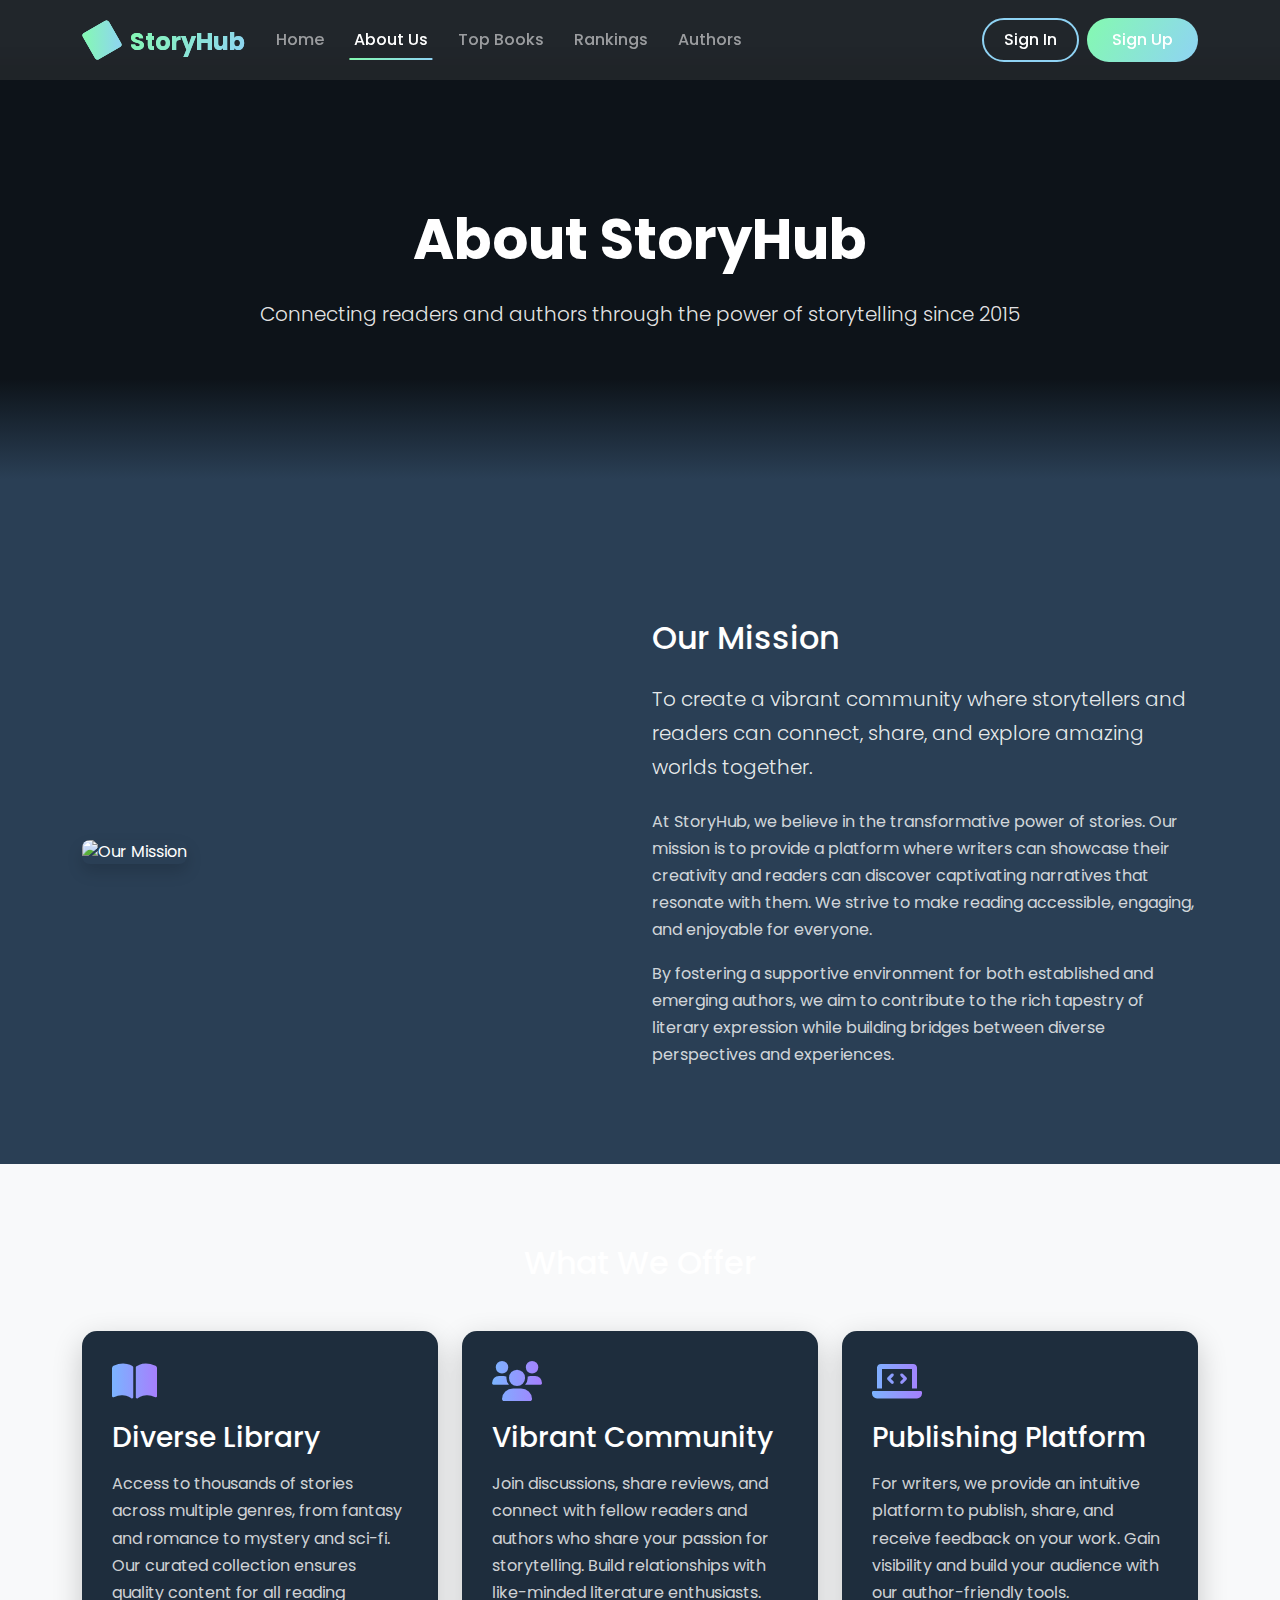
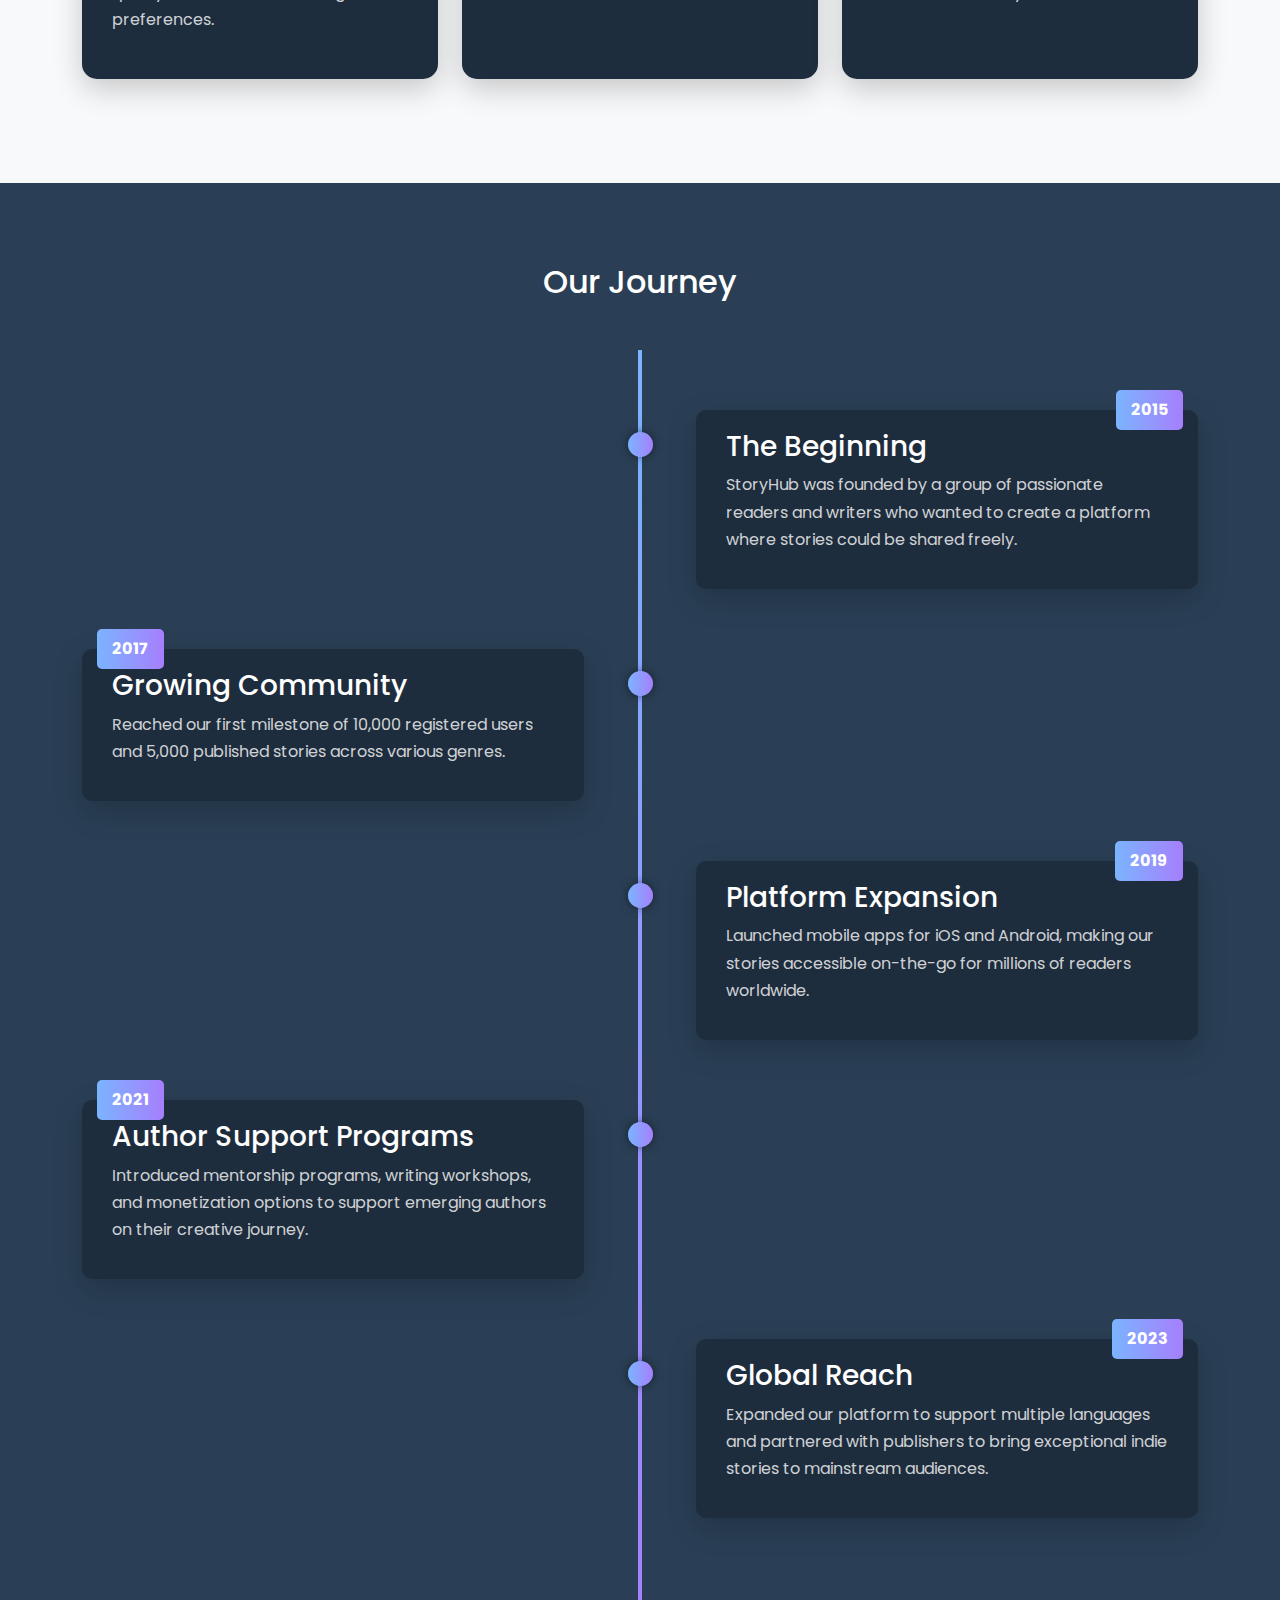
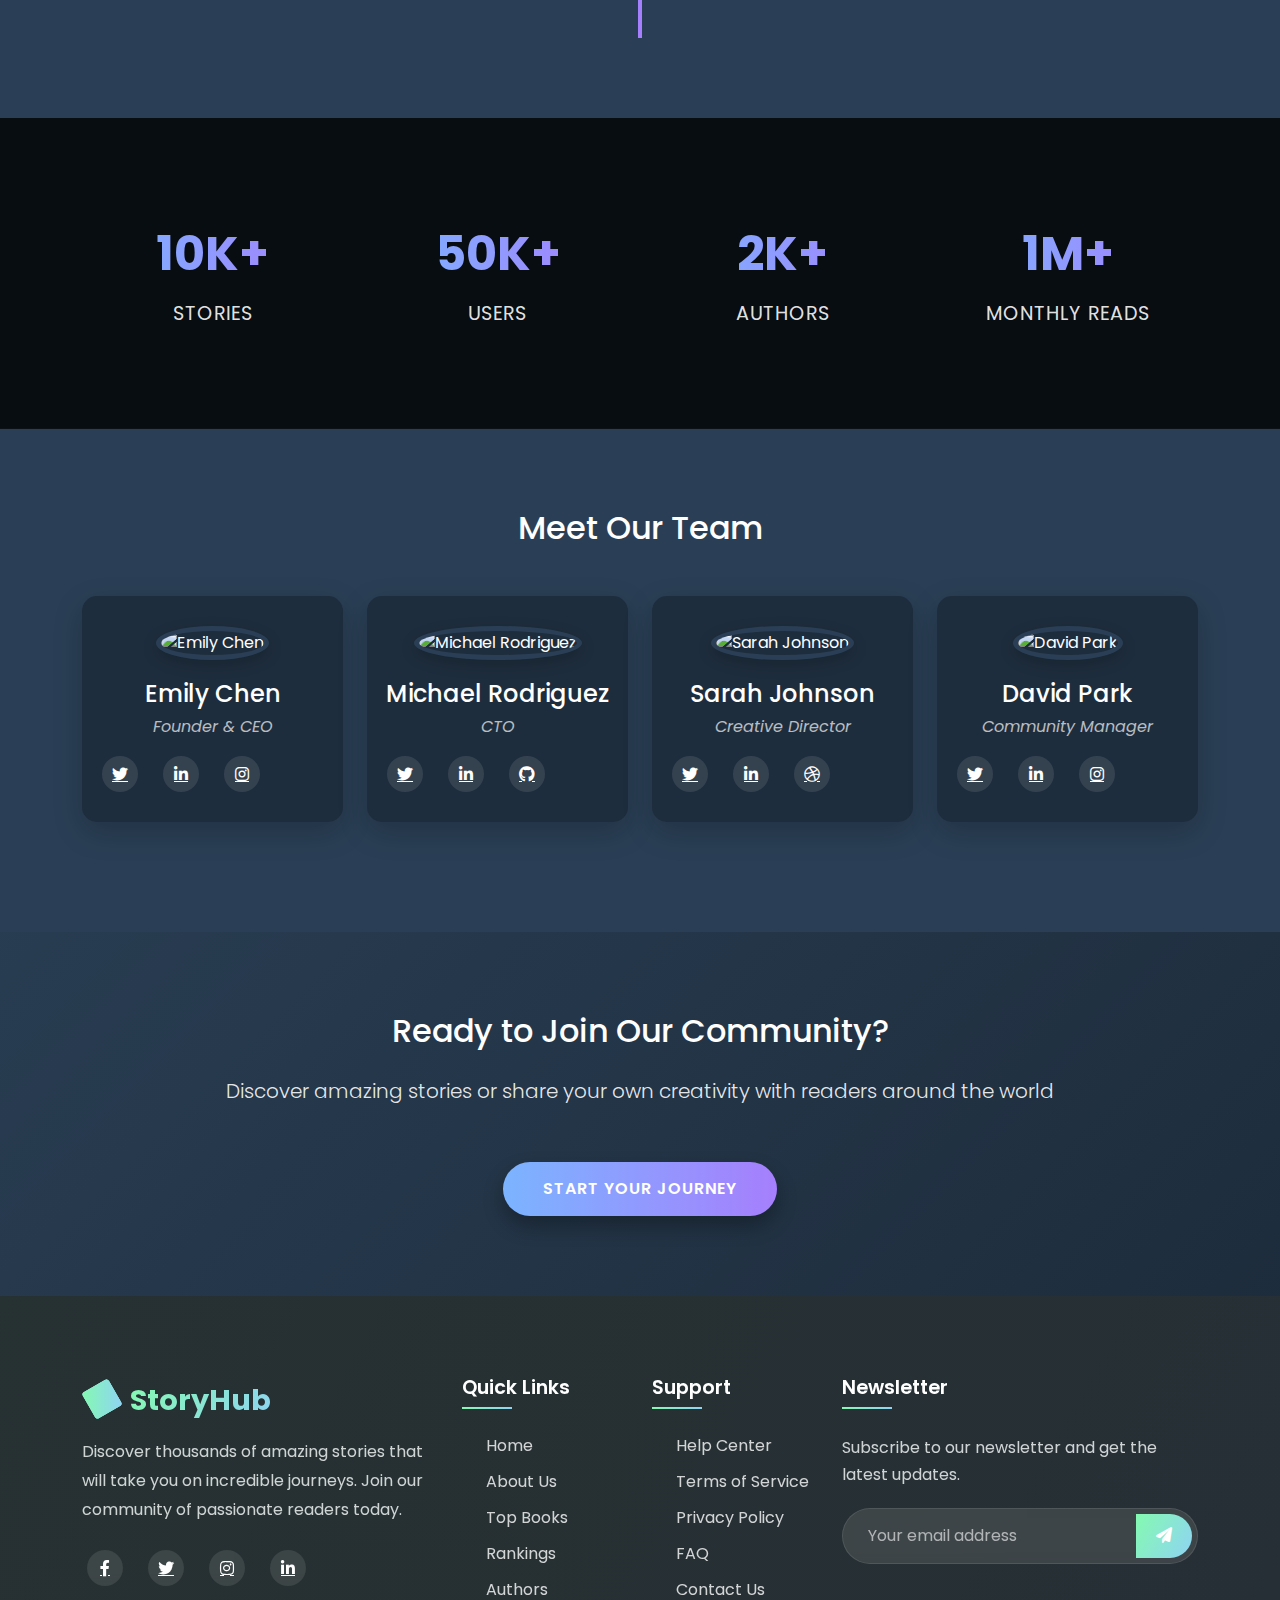
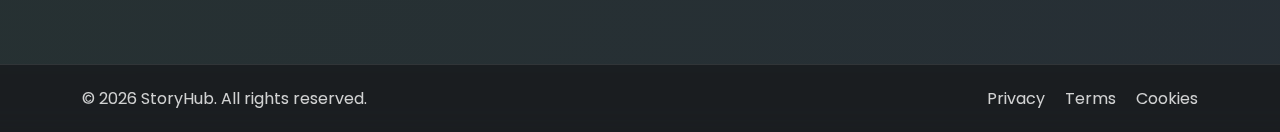
==== about.html @ 01198719 "pages" ====
<!DOCTYPE html>
<html lang="en">
	<head>
		<meta charset="UTF-8" />
		<meta name="viewport" content="width=device-width, initial-scale=1.0" />
		<title>About Us - StoryHub</title>
		<!-- Favicon -->
		<link rel="icon" type="image/x-icon" href="assets/icons/icon1.png" />

		<!-- Add Font Awesome -->
		<link
			rel="stylesheet"
			href="https://cdnjs.cloudflare.com/ajax/libs/font-awesome/6.0.0/css/all.min.css"
		/>

		<link
			href="https://cdn.jsdelivr.net/npm/bootstrap@5.3.0/dist/css/bootstrap.min.css"
			rel="stylesheet"
		/>
		<!-- Custom CSS -->
		<link href="assets/css/style.css" rel="stylesheet" />
		<style>
			/* About page specific styles */
			body {
				background-color: #2a3f55;
				color: white;
			}

			.about-hero {
				background: linear-gradient(rgba(0, 0, 0, 0.7), rgba(0, 0, 0, 0.7)),
					url("https://picsum.photos/seed/storyabout/1920/600");
				background-size: cover;
				background-position: center;
				color: white;
				padding: 150px 0 100px;
				margin-bottom: 60px;
				position: relative;
			}

			.about-hero::after {
				content: "";
				position: absolute;
				bottom: 0;
				left: 0;
				width: 100%;
				height: 100px;
				background: linear-gradient(to top, #2a3f55, transparent);
			}

			.about-section {
				padding: 80px 0;
				position: relative;
			}

			.about-section:nth-child(even) {
				background-color: #1e2d3d;
			}

			.section-title {
				color: white;
				position: relative;
				display: inline-block;
				margin-bottom: 30px;
			}

			.section-title::after {
				content: "";
				position: absolute;
				bottom: -10px;
				left: 0;
				width: 80px;
				height: 3px;
				background: linear-gradient(to right, #7bb4ff, #a67ffd);
				border-radius: 3px;
			}

			.text-center .section-title::after {
				left: 50%;
				transform: translateX(-50%);
			}

			.about-card {
				background: #1e2d3d;
				color: white;
				border-radius: 15px;
				padding: 30px;
				height: 100%;
				box-shadow: 0 10px 30px rgba(0, 0, 0, 0.2);
				transition: transform 0.3s ease, box-shadow 0.3s ease;
			}

			.about-card:hover {
				transform: translateY(-10px);
				box-shadow: 0 15px 40px rgba(0, 0, 0, 0.3);
			}

			.about-card i {
				font-size: 2.5rem;
				margin-bottom: 20px;
				background: linear-gradient(to right, #7bb4ff, #a67ffd);
				-webkit-background-clip: text;
				-webkit-text-fill-color: transparent;
			}

			.lead {
				color: rgba(255, 255, 255, 0.9);
			}

			p {
				color: rgba(255, 255, 255, 0.8);
				line-height: 1.7;
			}

			.team-member {
				text-align: center;
				margin-bottom: 30px;
				background: #1e2d3d;
				border-radius: 15px;
				padding: 30px 15px;
				box-shadow: 0 10px 30px rgba(0, 0, 0, 0.2);
				transition: transform 0.3s ease;
			}

			.team-member:hover {
				transform: translateY(-10px);
			}

			.team-member img {
				width: 150px;
				height: 150px;
				border-radius: 50%;
				object-fit: cover;
				border: 5px solid #2a3f55;
				margin-bottom: 20px;
				box-shadow: 0 5px 15px rgba(0, 0, 0, 0.2);
			}

			.team-member h4 {
				margin-bottom: 5px;
				color: white;
			}

			.team-member .position {
				color: rgba(255, 255, 255, 0.7);
				font-style: italic;
				margin-bottom: 15px;
			}

			.social-links a {
				display: inline-flex;
				align-items: center;
				justify-content: center;
				width: 36px;
				height: 36px;
				border-radius: 50%;
				background: rgba(255, 255, 255, 0.1);
				color: white;
				margin: 0 5px;
				transition: all 0.3s ease;
			}

			.social-links a:hover {
				background: linear-gradient(to right, #7bb4ff, #a67ffd);
				transform: translateY(-3px);
			}

			.stats-counter {
				background: linear-gradient(rgba(0, 0, 0, 0.8), rgba(0, 0, 0, 0.8)),
					url("https://picsum.photos/seed/storystats/1920/600");
				background-size: cover;
				background-position: center;
				padding: 80px 0;
				color: white;
				position: relative;
			}

			.counter-item {
				text-align: center;
				padding: 20px;
			}

			.counter-value {
				font-size: 3rem;
				font-weight: 700;
				margin-bottom: 10px;
				background: linear-gradient(to right, #7bb4ff, #a67ffd);
				-webkit-background-clip: text;
				-webkit-text-fill-color: transparent;
			}

			.counter-label {
				font-size: 1.2rem;
				text-transform: uppercase;
				letter-spacing: 1px;
				color: rgba(255, 255, 255, 0.9);
			}

			.timeline {
				position: relative;
				padding: 60px 0;
			}

			.timeline::before {
				content: "";
				position: absolute;
				width: 4px;
				background: linear-gradient(to bottom, #7bb4ff, #a67ffd);
				top: 0;
				bottom: 0;
				left: 50%;
				margin-left: -2px;
			}

			.timeline-item {
				margin-bottom: 60px;
				position: relative;
			}

			.timeline-content {
				padding: 20px 30px;
				background: #1e2d3d;
				border-radius: 10px;
				box-shadow: 0 10px 30px rgba(0, 0, 0, 0.2);
				width: 45%;
				position: relative;
				color: white;
			}

			.timeline-item:nth-child(odd) .timeline-content {
				float: right;
			}

			.timeline-item:nth-child(even) .timeline-content {
				float: left;
			}

			.timeline-date {
				display: inline-block;
				padding: 8px 15px;
				background: linear-gradient(to right, #7bb4ff, #a67ffd);
				color: white;
				border-radius: 5px;
				position: absolute;
				top: -20px;
				right: 15px;
				font-weight: bold;
			}

			.timeline-item:nth-child(even) .timeline-date {
				right: auto;
				left: 15px;
			}

			.timeline-item::after {
				content: "";
				display: table;
				clear: both;
			}

			.timeline-item::before {
				content: "";
				position: absolute;
				width: 25px;
				height: 25px;
				background: linear-gradient(to right, #7bb4ff, #a67ffd);
				border-radius: 50%;
				top: 22px;
				left: 50%;
				margin-left: -12px;
				z-index: 1;
				box-shadow: 0 0 10px rgba(0, 0, 0, 0.5);
			}

			@media (max-width: 767px) {
				.timeline::before {
					left: 40px;
				}

				.timeline-content {
					width: calc(100% - 90px);
					float: right;
				}

				.timeline-item:nth-child(even) .timeline-content {
					float: right;
				}

				.timeline-item:nth-child(odd) .timeline-date,
				.timeline-item:nth-child(even) .timeline-date {
					right: auto;
					left: 15px;
				}

				.timeline-item::before {
					left: 40px;
					margin-left: 0;
				}
			}

			.cta-section {
				background: linear-gradient(rgba(0, 0, 0, 0.4), rgba(0, 0, 0, 0.4)),
					url("https://picsum.photos/seed/storycta/1920/600");
				background-size: cover;
				background-position: center;
				color: white;
				padding: 80px 0;
				text-align: center;
				position: relative;
			}

			.cta-section::before {
				content: "";
				position: absolute;
				top: 0;
				left: 0;
				right: 0;
				bottom: 0;
				background: linear-gradient(135deg, rgba(42, 63, 85, 0.9), rgba(30, 45, 61, 0.9));
			}

			.cta-section .container {
				position: relative;
				z-index: 1;
			}

			.cta-btn {
				display: inline-block;
				background: linear-gradient(to right, #7bb4ff, #a67ffd);
				color: white;
				font-weight: 600;
				padding: 15px 40px;
				border-radius: 50px;
				margin-top: 30px;
				text-decoration: none;
				text-transform: uppercase;
				letter-spacing: 1px;
				transition: all 0.3s ease;
				border: none;
				box-shadow: 0 10px 20px rgba(0, 0, 0, 0.3);
			}

			.cta-btn:hover {
				transform: translateY(-5px);
				box-shadow: 0 15px 30px rgba(0, 0, 0, 0.4);
				color: white;
			}

			/* Scroll margin for section links */
			section {
				scroll-margin-top: 80px;
			}
		</style>
	</head>
	<body>
		<!-- Navigation -->
		<nav class="navbar navbar-expand-lg navbar-dark fixed-top">
			<div class="container">
				<a class="navbar-brand d-flex align-items-center" href="index.html">
					<div class="logo-container me-2">
						<div class="book-logo">
							<span class="book-page"></span>
							<span class="book-page"></span>
							<span class="book-page"></span>
						</div>
					</div>
					<span class="brand-text">StoryHub</span>
				</a>
				<button
					class="navbar-toggler"
					type="button"
					data-bs-toggle="collapse"
					data-bs-target="#navbarNav"
				>
					<span class="navbar-toggler-icon"></span>
				</button>
				<div class="collapse navbar-collapse" id="navbarNav">
					<ul class="navbar-nav me-auto">
						<li class="nav-item">
							<a class="nav-link" href="index.html">Home</a>
						</li>
						<li class="nav-item">
							<a class="nav-link active" href="about.html">About Us</a>
						</li>
						<li class="nav-item">
							<a class="nav-link" href="index.html#top-books">Top Books</a>
						</li>
						<li class="nav-item">
							<a class="nav-link" href="index.html#rankings">Rankings</a>
						</li>
						<li class="nav-item">
							<a class="nav-link" href="index.html#authors">Authors</a>
						</li>
					</ul>
					<div class="nav-auth-buttons">
						<button
							class="btn btn-signin me-2"
							data-bs-toggle="modal"
							data-bs-target="#signinModal"
						>
							Sign In
						</button>
						<button class="btn btn-signup" data-bs-toggle="modal" data-bs-target="#signupModal">
							Sign Up
						</button>
					</div>
				</div>
			</div>
		</nav>

		<!-- Hero Section -->
		<section class="about-hero">
			<div class="container text-center">
				<h1 class="display-4 fw-bold mb-4">About StoryHub</h1>
				<p class="lead mb-5">
					Connecting readers and authors through the power of storytelling since 2015
				</p>
			</div>
		</section>

		<!-- Our Mission Section -->
		<section class="about-section">
			<div class="container">
				<div class="row align-items-center">
					<div class="col-lg-6 mb-4 mb-lg-0">
						<img
							src="https://picsum.photos/seed/ourmission/600/400"
							alt="Our Mission"
							class="img-fluid rounded-3 shadow"
						/>
					</div>
					<div class="col-lg-6">
						<h2 class="mb-4">Our Mission</h2>
						<p class="lead mb-4">
							To create a vibrant community where storytellers and readers can connect, share, and
							explore amazing worlds together.
						</p>
						<p>
							At StoryHub, we believe in the transformative power of stories. Our mission is to
							provide a platform where writers can showcase their creativity and readers can
							discover captivating narratives that resonate with them. We strive to make reading
							accessible, engaging, and enjoyable for everyone.
						</p>
						<p>
							By fostering a supportive environment for both established and emerging authors, we
							aim to contribute to the rich tapestry of literary expression while building bridges
							between diverse perspectives and experiences.
						</p>
					</div>
				</div>
			</div>
		</section>

		<!-- What We Offer Section -->
		<section class="about-section bg-light">
			<div class="container">
				<h2 class="text-center mb-5">What We Offer</h2>
				<div class="row">
					<div class="col-md-4 mb-4">
						<div class="about-card">
							<i class="fas fa-book-open"></i>
							<h3 class="mb-3">Diverse Library</h3>
							<p>
								Access to thousands of stories across multiple genres, from fantasy and romance to
								mystery and sci-fi. Our curated collection ensures quality content for all reading
								preferences.
							</p>
						</div>
					</div>
					<div class="col-md-4 mb-4">
						<div class="about-card">
							<i class="fas fa-users"></i>
							<h3 class="mb-3">Vibrant Community</h3>
							<p>
								Join discussions, share reviews, and connect with fellow readers and authors who
								share your passion for storytelling. Build relationships with like-minded literature
								enthusiasts.
							</p>
						</div>
					</div>
					<div class="col-md-4 mb-4">
						<div class="about-card">
							<i class="fas fa-laptop-code"></i>
							<h3 class="mb-3">Publishing Platform</h3>
							<p>
								For writers, we provide an intuitive platform to publish, share, and receive
								feedback on your work. Gain visibility and build your audience with our
								author-friendly tools.
							</p>
						</div>
					</div>
				</div>
			</div>
		</section>

		<!-- Our Journey Timeline -->
		<section class="about-section">
			<div class="container">
				<h2 class="text-center mb-5">Our Journey</h2>
				<div class="timeline">
					<div class="timeline-item">
						<div class="timeline-content">
							<span class="timeline-date">2015</span>
							<h3>The Beginning</h3>
							<p>
								StoryHub was founded by a group of passionate readers and writers who wanted to
								create a platform where stories could be shared freely.
							</p>
						</div>
					</div>
					<div class="timeline-item">
						<div class="timeline-content">
							<span class="timeline-date">2017</span>
							<h3>Growing Community</h3>
							<p>
								Reached our first milestone of 10,000 registered users and 5,000 published stories
								across various genres.
							</p>
						</div>
					</div>
					<div class="timeline-item">
						<div class="timeline-content">
							<span class="timeline-date">2019</span>
							<h3>Platform Expansion</h3>
							<p>
								Launched mobile apps for iOS and Android, making our stories accessible on-the-go
								for millions of readers worldwide.
							</p>
						</div>
					</div>
					<div class="timeline-item">
						<div class="timeline-content">
							<span class="timeline-date">2021</span>
							<h3>Author Support Programs</h3>
							<p>
								Introduced mentorship programs, writing workshops, and monetization options to
								support emerging authors on their creative journey.
							</p>
						</div>
					</div>
					<div class="timeline-item">
						<div class="timeline-content">
							<span class="timeline-date">2023</span>
							<h3>Global Reach</h3>
							<p>
								Expanded our platform to support multiple languages and partnered with publishers to
								bring exceptional indie stories to mainstream audiences.
							</p>
						</div>
					</div>
				</div>
			</div>
		</section>

		<!-- Stats Counter Section -->
		<section class="stats-counter">
			<div class="container">
				<div class="row">
					<div class="col-md-3 col-6">
						<div class="counter-item">
							<div class="counter-value">10K+</div>
							<div class="counter-label">Stories</div>
						</div>
					</div>
					<div class="col-md-3 col-6">
						<div class="counter-item">
							<div class="counter-value">50K+</div>
							<div class="counter-label">Users</div>
						</div>
					</div>
					<div class="col-md-3 col-6">
						<div class="counter-item">
							<div class="counter-value">2K+</div>
							<div class="counter-label">Authors</div>
						</div>
					</div>
					<div class="col-md-3 col-6">
						<div class="counter-item">
							<div class="counter-value">1M+</div>
							<div class="counter-label">Monthly Reads</div>
						</div>
					</div>
				</div>
			</div>
		</section>

		<!-- Our Team Section -->
		<section class="about-section">
			<div class="container">
				<h2 class="text-center mb-5">Meet Our Team</h2>
				<div class="row">
					<div class="col-lg-3 col-md-6">
						<div class="team-member">
							<img src="https://picsum.photos/seed/ceo/400/400" alt="Emily Chen" />
							<h4>Emily Chen</h4>
							<p class="position">Founder & CEO</p>
							<div class="social-links">
								<a href="#"><i class="fab fa-twitter"></i></a>
								<a href="#"><i class="fab fa-linkedin-in"></i></a>
								<a href="#"><i class="fab fa-instagram"></i></a>
							</div>
						</div>
					</div>
					<div class="col-lg-3 col-md-6">
						<div class="team-member">
							<img src="https://picsum.photos/seed/cto/400/400" alt="Michael Rodriguez" />
							<h4>Michael Rodriguez</h4>
							<p class="position">CTO</p>
							<div class="social-links">
								<a href="#"><i class="fab fa-twitter"></i></a>
								<a href="#"><i class="fab fa-linkedin-in"></i></a>
								<a href="#"><i class="fab fa-github"></i></a>
							</div>
						</div>
					</div>
					<div class="col-lg-3 col-md-6">
						<div class="team-member">
							<img src="https://picsum.photos/seed/design/400/400" alt="Sarah Johnson" />
							<h4>Sarah Johnson</h4>
							<p class="position">Creative Director</p>
							<div class="social-links">
								<a href="#"><i class="fab fa-twitter"></i></a>
								<a href="#"><i class="fab fa-linkedin-in"></i></a>
								<a href="#"><i class="fab fa-dribbble"></i></a>
							</div>
						</div>
					</div>
					<div class="col-lg-3 col-md-6">
						<div class="team-member">
							<img src="https://picsum.photos/seed/community/400/400" alt="David Park" />
							<h4>David Park</h4>
							<p class="position">Community Manager</p>
							<div class="social-links">
								<a href="#"><i class="fab fa-twitter"></i></a>
								<a href="#"><i class="fab fa-linkedin-in"></i></a>
								<a href="#"><i class="fab fa-instagram"></i></a>
							</div>
						</div>
					</div>
				</div>
			</div>
		</section>

		<!-- Call to Action Section -->
		<section class="cta-section">
			<div class="container">
				<h2 class="mb-4">Ready to Join Our Community?</h2>
				<p class="lead mb-4">
					Discover amazing stories or share your own creativity with readers around the world
				</p>
				<a href="#" class="cta-btn" data-bs-toggle="modal" data-bs-target="#signupModal"
					>Start Your Journey</a
				>
			</div>
		</section>

		<!-- Footer -->
		<footer class="footer-section">
			<div class="footer-top">
				<div class="container">
					<div class="row">
						<!-- About Column -->
						<div class="col-lg-4 col-md-6 mb-4 mb-lg-0">
							<div class="footer-logo d-flex align-items-center mb-3">
								<div class="logo-container me-2">
									<div class="book-logo">
										<span class="book-page"></span>
										<span class="book-page"></span>
										<span class="book-page"></span>
									</div>
								</div>
								<span class="brand-text">StoryHub</span>
							</div>
							<p class="footer-about">
								Discover thousands of amazing stories that will take you on incredible journeys.
								Join our community of passionate readers today.
							</p>
							<div class="social-links">
								<a href="#" class="social-link"><i class="fab fa-facebook-f"></i></a>
								<a href="#" class="social-link"><i class="fab fa-twitter"></i></a>
								<a href="#" class="social-link"><i class="fab fa-instagram"></i></a>
								<a href="#" class="social-link"><i class="fab fa-linkedin-in"></i></a>
							</div>
						</div>

						<!-- Quick Links -->
						<div class="col-lg-2 col-md-6 mb-4 mb-lg-0">
							<h4 class="footer-title">Quick Links</h4>
							<ul class="footer-links">
								<li><a href="index.html">Home</a></li>
								<li><a href="about.html">About Us</a></li>
								<li><a href="index.html#top-books">Top Books</a></li>
								<li><a href="index.html#rankings">Rankings</a></li>
								<li><a href="index.html#authors">Authors</a></li>
							</ul>
						</div>

						<!-- Help & Support -->
						<div class="col-lg-2 col-md-6 mb-4 mb-lg-0">
							<h4 class="footer-title">Support</h4>
							<ul class="footer-links">
								<li><a href="#">Help Center</a></li>
								<li><a href="#">Terms of Service</a></li>
								<li><a href="#">Privacy Policy</a></li>
								<li><a href="#">FAQ</a></li>
								<li><a href="#">Contact Us</a></li>
							</ul>
						</div>

						<!-- Newsletter -->
						<div class="col-lg-4 col-md-6">
							<h4 class="footer-title">Newsletter</h4>
							<p class="newsletter-text">Subscribe to our newsletter and get the latest updates.</p>
							<form class="newsletter-form">
								<div class="input-group">
									<input type="email" class="form-control" placeholder="Your email address" />
									<button class="btn btn-subscribe" type="submit">
										<i class="fas fa-paper-plane"></i>
									</button>
								</div>
							</form>
						</div>
					</div>
				</div>
			</div>

			<!-- Copyright Section -->
			<div class="footer-bottom">
				<div class="container">
					<div class="row align-items-center">
						<div class="col-md-6">
							<p class="copyright">
								© <span id="currentYear"></span> StoryHub. All rights reserved.
							</p>
						</div>
						<div class="col-md-6">
							<ul class="footer-bottom-links">
								<li><a href="#">Privacy</a></li>
								<li><a href="#">Terms</a></li>
								<li><a href="#">Cookies</a></li>
							</ul>
						</div>
					</div>
				</div>
			</div>
		</footer>

		<!-- Sign In Modal -->
		<div class="modal fade" id="signinModal" tabindex="-1">
			<div class="modal-dialog modal-dialog-centered">
				<div class="modal-content">
					<div class="modal-header border-0">
						<h5 class="modal-title">Welcome Back!</h5>
						<button type="button" class="btn-close" data-bs-dismiss="modal"></button>
					</div>
					<div class="modal-body">
						<!-- Add your sign in form here -->
					</div>
				</div>
			</div>
		</div>

		<!-- Sign Up Modal -->
		<div class="modal fade" id="signupModal" tabindex="-1">
			<div class="modal-dialog modal-dialog-centered">
				<div class="modal-content">
					<div class="modal-header border-0">
						<h5 class="modal-title">Create Account</h5>
						<button type="button" class="btn-close" data-bs-dismiss="modal"></button>
					</div>
					<div class="modal-body">
						<!-- Add your sign up form here -->
					</div>
				</div>
			</div>
		</div>

		<!-- Bootstrap JS and dependencies -->
		<script src="https://cdn.jsdelivr.net/npm/bootstrap@5.3.0/dist/js/bootstrap.bundle.min.js"></script>

		<script>
			// Set current year in footer
			document.getElementById("currentYear").textContent = new Date().getFullYear();
		</script>
	</body>
</html>
---- assets/css/style.css ----
@import url("https://fonts.googleapis.com/css2?family=Poppins:ital,wght@0,100;0,200;0,300;0,400;0,500;0,600;0,700;0,800;0,900;1,100;1,200;1,300;1,400;1,500;1,600;1,700;1,800;1,900&display=swap");

* {
	margin: 0;
	padding: 0;
	box-sizing: border-box;
	font-family: "Poppins", sans-serif;
}

body {
	padding-top: 56px;
	overflow-x: hidden;
}

:root {
	--primary-color: linear-gradient(120deg, #84fab0 0%, #8fd3f4 100%);
}

/* scrollbar */
body::-webkit-scrollbar {
	width: 0.5em;
}

body::-webkit-scrollbar-track {
	box-shadow: inset 0 0 6px rgba(0, 0, 0, 0.3);
	background-color: #f5f5f5;
	border-radius: 5px;
}

body::-webkit-scrollbar-thumb {
	border-radius: 3px;
	background-color: darkgrey;
}

/* Hero Section */
.hero-section {
	height: 100vh;
	width: 100vw;
	margin-left: calc(-50vw + 50%);
	margin-right: calc(-50vw + 50%);
	position: relative;
	background: url("/assets/images/background.jpg") center/cover;
	color: white;
	display: flex;
	align-items: center;
	justify-content: center;
	margin-top: -56px;
	overflow: hidden;
}

.hero-overlay {
	position: absolute;
	top: 0;
	left: 0;
	right: 0;
	bottom: 0;
	background: linear-gradient(135deg, rgba(0, 0, 0, 0.8) 0%, rgba(0, 0, 0, 0.4) 100%);
	z-index: 1;
}

.hero-content {
	position: relative;
	z-index: 2;
	animation: fadeInUp 1s ease-out;
}

.text-gradient {
	background: var(--primary-color);
	-webkit-background-clip: text;
	-webkit-text-fill-color: transparent;
	background-clip: text;
	text-fill-color: transparent;
}

.hero-subtitle {
	font-size: 1.5rem;
	max-width: 800px;
	margin: 0 auto;
	text-shadow: 2px 2px 4px rgba(0, 0, 0, 0.3);
}

.custom-btn {
	padding: 12px 30px;
	border-radius: 30px;
	text-transform: uppercase;
	letter-spacing: 1px;
	font-weight: 600;
	transition: all 0.3s ease;
}

.btn-primary.custom-btn {
	background: var(--primary-color);
	border: none;
}

.btn-primary.custom-btn:hover {
	transform: translateY(-2px);
	box-shadow: 0 5px 15px rgba(132, 250, 176, 0.4);
}

.btn-outline-light.custom-btn:hover {
	transform: translateY(-2px);
	box-shadow: 0 5px 15px rgba(255, 255, 255, 0.2);
}

.hero-stats {
	margin-top: 4rem;
}

.stat-item {
	padding: 20px;
	background: rgba(255, 255, 255, 0.1);
	backdrop-filter: blur(10px);
	border-radius: 15px;
	transition: transform 0.3s ease;
}

.stat-item:hover {
	transform: translateY(-5px);
}

.stat-number {
	font-size: 2.5rem;
	font-weight: bold;
	margin-bottom: 5px;
	background: var(--primary-color);
	-webkit-background-clip: text;
	-webkit-text-fill-color: transparent;
}

.stat-label {
	font-size: 1rem;
	margin: 0;
	opacity: 0.9;
}

/* Scroll Indicator */
.scroll-indicator {
	position: absolute;
	bottom: 30px;
	left: 50%;
	transform: translateX(-50%);
	z-index: 2;
	animation: fadeInUp 1s ease-out 1s both;
}

.mouse {
	width: 30px;
	height: 50px;
	border: 2px solid white;
	border-radius: 20px;
	position: relative;
}

.wheel {
	width: 4px;
	height: 8px;
	background: white;
	position: absolute;
	top: 8px;
	left: 50%;
	transform: translateX(-50%);
	border-radius: 2px;
	animation: scroll 1.5s infinite;
}

.arrow {
	width: 20px;
	height: 20px;
	border-right: 2px solid white;
	border-bottom: 2px solid white;
	transform: rotate(45deg);
	margin: 10px auto 0;
	animation: arrow 1.5s infinite;
}

/* Animations */
@keyframes fadeInUp {
	from {
		opacity: 0;
		transform: translateY(20px);
	}
	to {
		opacity: 1;
		transform: translateY(0);
	}
}

@keyframes scroll {
	0% {
		opacity: 1;
		transform: translateX(-50%) translateY(0);
	}
	100% {
		opacity: 0;
		transform: translateX(-50%) translateY(20px);
	}
}

@keyframes arrow {
	0% {
		opacity: 0;
		transform: rotate(45deg) translate(-5px, -5px);
	}
	50% {
		opacity: 1;
	}
	100% {
		opacity: 0;
		transform: rotate(45deg) translate(5px, 5px);
	}
}

/* Responsive Adjustments */
@media (max-width: 768px) {
	.hero-section {
		height: 100vh;
	}

	.hero-content h1 {
		font-size: 2.5rem;
	}

	.hero-subtitle {
		font-size: 1.2rem;
		padding: 0 20px;
	}

	.hero-buttons .btn {
		margin: 10px 5px;
	}

	.stat-number {
		font-size: 2rem;
	}
}

/* Card Styles */
.card {
	transition: transform 0.3s ease;
	height: 100%;
}

.card:hover {
	transform: translateY(-5px);
	box-shadow: 0 4px 15px rgba(0, 0, 0, 0.1);
}

/* Footer Styles */
.footer-section {
	background: rgba(33, 37, 41, 0.95);
	backdrop-filter: blur(10px);
	color: #fff;
	position: relative;
}

.footer-top {
	padding: 80px 0 50px;
	position: relative;
	overflow: hidden;
}

/* Add subtle gradient overlay */
.footer-top::before {
	content: "";
	position: absolute;
	top: 0;
	left: 0;
	right: 0;
	bottom: 0;
	background: linear-gradient(120deg, rgba(132, 250, 176, 0.05) 0%, rgba(143, 211, 244, 0.05) 100%);
	pointer-events: none;
}

.footer-logo .brand-text {
	font-size: 1.8rem;
}

.footer-about {
	color: rgba(255, 255, 255, 0.8);
	line-height: 1.8;
	margin-bottom: 25px;
}

.social-links {
	display: flex;
	gap: 15px;
}

.social-link {
	width: 40px;
	height: 40px;
	border-radius: 50%;
	background: rgba(255, 255, 255, 0.1);
	backdrop-filter: blur(5px);
	display: flex;
	align-items: center;
	justify-content: center;
	color: white;
	transition: all 0.3s ease;
}

.social-link:hover {
	background: var(--primary-color);
	color: white;
	transform: translateY(-3px);
}

.footer-title {
	font-size: 1.2rem;
	font-weight: 600;
	margin-bottom: 25px;
	position: relative;
	padding-bottom: 10px;
}

.footer-title::after {
	content: "";
	position: absolute;
	left: 0;
	bottom: 0;
	width: 50px;
	height: 2px;
	background: var(--primary-color);
}

.footer-links {
	list-style: none;
	padding: 0;
	margin: 0;
}

.footer-links li {
	margin-bottom: 12px;
}

.footer-links a {
	color: rgba(255, 255, 255, 0.8);
	text-decoration: none;
	transition: all 0.3s ease;
	position: relative;
}

.footer-links a::before {
	content: "→";
	margin-right: 8px;
	opacity: 0;
	transform: translateX(-10px);
	transition: all 0.3s ease;
}

.footer-links a:hover {
	color: #84fab0;
	padding-left: 20px;
}

.footer-links a:hover::before {
	opacity: 1;
	transform: translateX(0);
}

.newsletter-text {
	color: rgba(255, 255, 255, 0.8);
	margin-bottom: 20px;
}

.newsletter-form .input-group {
	background: rgba(255, 255, 255, 0.1);
	backdrop-filter: blur(5px);
	padding: 5px;
	border-radius: 30px;
	border: 1px solid rgba(255, 255, 255, 0.1);
}

.newsletter-form .form-control {
	background: transparent;
	border: none;
	color: white;
	padding: 10px 20px;
}

.newsletter-form .form-control::placeholder {
	color: rgba(255, 255, 255, 0.6);
}

.newsletter-form .form-control:focus {
	box-shadow: none;
}

.btn-subscribe {
	background: var(--primary-color);
	border: none;
	border-radius: 25px;
	color: white;
	padding: 10px 20px;
	transition: all 0.3s ease;
}

.btn-subscribe:hover {
	transform: translateX(3px);
	color: white;
}

/* Footer Bottom */
.footer-bottom {
	background: rgba(0, 0, 0, 0.2);
	backdrop-filter: blur(10px);
	padding: 20px 0;
	position: relative;
	border-top: 1px solid rgba(255, 255, 255, 0.1);
}

.copyright {
	margin: 0;
	color: rgba(255, 255, 255, 0.8);
}

.footer-bottom-links {
	list-style: none;
	margin: 0;
	padding: 0;
	display: flex;
	justify-content: flex-end;
	gap: 20px;
}

.footer-bottom-links a {
	color: rgba(255, 255, 255, 0.8);
	text-decoration: none;
	transition: all 0.3s ease;
}

.footer-bottom-links a:hover {
	color: #84fab0;
}

/* Responsive Styles */
@media (max-width: 768px) {
	.footer-bottom-links {
		justify-content: center;
		margin-top: 15px;
	}

	.copyright {
		text-align: center;
	}
}

/* Floating Search Box */
.search-box {
	position: fixed;
	bottom: 30px;
	right: 30px;
	height: 50px;
	width: 50px;
	background: var(--primary-color);
	border-radius: 50%;
	box-shadow: 0 0 15px rgba(0, 0, 0, 0.2);
	transition: all 0.3s ease;
	z-index: 1000;
}

.search-box.active {
	width: 300px;
	border-radius: 25px;
	background: var(--primary-color);
}

.search-btn {
	position: absolute;
	display: flex;
	align-items: center;
	justify-content: center;
	top: 50%;
	right: 0;
	transform: translateY(-50%);
	height: 50px;
	width: 50px;
	background: var(--primary-color);
	border: none;
	border-radius: 50%;
	color: #fff;
	cursor: pointer;
	transition: all 0.3s ease;
}

.search-box.active .search-btn {
	background: var(--primary-color);
}

.search-btn i {
	transition: transform 0.5s ease;
}

.search-btn:hover i {
	transform: rotate(360deg);
}

.search-input {
	position: absolute;
	top: 50%;
	left: 20px;
	transform: translateY(-50%);
	height: 30px;
	width: 0;
	padding: 0;
	font-size: 16px;
	color: white;
	background: none;
	border: none;
	outline: none;
	transition: all 0.3s ease;
}

.search-box.active .search-input {
	width: 230px;
}

.search-input::placeholder {
	color: rgba(255, 255, 255, 0.7);
}

/* Make search box responsive */
@media (max-width: 768px) {
	.search-box.active {
		width: calc(100% - 60px);
	}

	.search-box.active .search-input {
		width: calc(100% - 90px);
	}
}

/* Navbar Styles */
.navbar {
	padding: 15px 0;
	background: rgba(33, 37, 41, 0.95) !important;
	backdrop-filter: blur(10px);
	transition: all 0.3s ease;
}

.navbar-brand {
	font-weight: 700;
	font-size: 1.5rem;
	background: var(--primary-color);
	-webkit-background-clip: text;
	-webkit-text-fill-color: transparent;
}

.nav-link {
	font-weight: 500;
	position: relative;
	padding: 8px 15px !important;
}

.nav-link::after {
	content: "";
	position: absolute;
	bottom: 0;
	left: 50%;
	transform: translateX(-50%);
	width: 0;
	height: 2px;
	background: var(--primary-color);
	transition: width 0.3s ease;
}

.nav-link:hover::after,
.nav-link.active::after {
	width: 80%;
}

/* Auth Buttons */
.nav-auth-buttons {
	display: flex;
	align-items: center;
}

.btn-signin {
	background: transparent;
	border: 2px solid #8fd3f4;
	color: #fff;
	padding: 8px 20px;
	border-radius: 25px;
	font-weight: 500;
	transition: all 0.3s ease;
}

.btn-signin:hover {
	background: rgba(143, 211, 244, 0.1);
	transform: translateY(-2px);
	color: #fff;
}

.btn-signup {
	background: var(--primary-color);
	border: none;
	color: #fff;
	padding: 10px 25px;
	border-radius: 25px;
	font-weight: 500;
	transition: all 0.3s ease;
}

.btn-signup:hover {
	transform: translateY(-2px);
	box-shadow: 0 5px 15px rgba(132, 250, 176, 0.4);
	color: #fff;
}

/* Modal Styles */
.modal-content {
	background: rgba(33, 37, 41, 0.95);
	backdrop-filter: blur(10px);
	border: 1px solid rgba(255, 255, 255, 0.1);
	color: white;
}

.modal-header {
	background: linear-gradient(120deg, rgba(132, 250, 176, 0.1) 0%, rgba(143, 211, 244, 0.1) 100%);
}

.modal-title {
	color: #fff;
	font-weight: 600;
}

.btn-close {
	filter: invert(1) grayscale(100%) brightness(200%);
}

/* Responsive Adjustments */
@media (max-width: 991px) {
	.nav-auth-buttons {
		margin-top: 15px;
		justify-content: center;
	}

	.navbar-nav {
		margin: 15px 0;
	}

	.nav-link::after {
		display: none;
	}
}

@media (max-width: 576px) {
	.nav-auth-buttons {
		flex-direction: column;
		gap: 10px;
	}

	.btn-signin {
		width: 100%;
	}

	.btn-signup {
		width: 100%;
	}
}

/* Logo Styles */
.logo-container {
	width: 40px;
	height: 40px;
	position: relative;
	display: flex;
	align-items: center;
	justify-content: center;
}

.book-logo {
	position: relative;
	width: 30px;
	height: 30px;
	transform: rotate(-30deg);
	animation: logoFloat 3s ease-in-out infinite;
}

.book-page {
	position: absolute;
	width: 100%;
	height: 100%;
	background: var(--primary-color);
	border-radius: 3px;
	transform-origin: left;
	transition: all 0.3s ease;
}

.book-page:nth-child(1) {
	z-index: 3;
	animation: page1 3s ease-in-out infinite;
}

.book-page:nth-child(2) {
	background: linear-gradient(120deg, #8fd3f4 0%, #84fab0 100%);
	z-index: 2;
	animation: page2 3s ease-in-out infinite;
}

.book-page:nth-child(3) {
	background: var(--primary-color);
	z-index: 1;
	animation: page3 3s ease-in-out infinite;
}

.brand-text {
	font-size: 1.5rem;
	font-weight: 700;
	background: var(--primary-color);
	-webkit-background-clip: text;
	-webkit-text-fill-color: transparent;
	padding-top: 3px;
}

/* Logo Animations */
@keyframes logoFloat {
	0%,
	100% {
		transform: translateY(0) rotate(-30deg);
	}
	50% {
		transform: translateY(-5px) rotate(-30deg);
	}
}

@keyframes page1 {
	0%,
	100% {
		transform: rotateY(0deg);
	}
	50% {
		transform: rotateY(-30deg);
	}
}

@keyframes page2 {
	0%,
	100% {
		transform: rotateY(0deg);
	}
	50% {
		transform: rotateY(-15deg);
	}
}

@keyframes page3 {
	0%,
	100% {
		transform: rotateY(0deg);
	}
	50% {
		transform: rotateY(-5deg);
	}
}

/* Logo Hover Effects */
.navbar-brand:hover .book-page:nth-child(1) {
	transform: rotateY(-40deg);
}

.navbar-brand:hover .book-page:nth-child(2) {
	transform: rotateY(-20deg);
}

.navbar-brand:hover .book-page:nth-child(3) {
	transform: rotateY(-10deg);
}

/* Responsive Logo */
@media (max-width: 576px) {
	.logo-container {
		width: 35px;
		height: 35px;
	}

	.book-logo {
		width: 25px;
		height: 25px;
	}

	.brand-text {
		font-size: 1.3rem;
	}
}

.accordion-button {
	background: var(--primary-color);
	color: #fff;
}

.accordion-body {
}

/* Rankings Section Styles */
.rankings-section {
	padding: 80px 0;
	background: rgba(33, 37, 41, 0.95);
	backdrop-filter: blur(10px);
}

.section-title {
	position: relative;
	color: #fff;
	font-size: 2.5rem;
	font-weight: 700;
	margin-bottom: 50px;
	text-align: center;
	background: linear-gradient(120deg, #84fab0 0%, #8fd3f4 100%);
	background-clip: text;
	-webkit-text-fill-color: transparent;
}

.ranking-card {
	background: #2a3f55; /* Dark blue background for the entire card */
	border-radius: 12px;
	box-shadow: 0 5px 15px rgba(0, 0, 0, 0.15);
	overflow: hidden;
	transition: transform 0.3s ease, box-shadow 0.3s ease;
}

/* .ranking-card:hover {
	transform: translateY(-5px);
	box-shadow: 0 8px 25px rgba(0, 0, 0, 0.25);
} */

.ranking-header {
	background: linear-gradient(to right, #1e2d3d, #2a3f55);
	padding: 20px;
	color: #fff;
	border-radius: 12px 12px 0 0;
	border-bottom: 1px solid rgba(255, 255, 255, 0.1);
}

.ranking-title {
	font-size: 1.4rem;
	font-weight: 600;
	margin-bottom: 5px;
	color: #fff;
}

.ranking-subtitle {
	font-size: 0.9rem;
	opacity: 0.9;
	margin-bottom: 0;
	color: rgba(255, 255, 255, 0.85);
}

.ranking-body {
	padding: 0;
}

.ranking-list {
	list-style: none;
	padding: 0;
	margin: 0;
}

.ranking-item {
	display: flex;
	align-items: center;
	padding: 12px 15px;
	border-bottom: 1px solid rgba(255, 255, 255, 0.1);
	transition: background-color 0.2s ease;
}

.ranking-item:hover {
	background-color: rgba(255, 255, 255, 0.05);
}

.ranking-item:last-child {
	border-bottom: none;
}

.ranking-number {
	font-size: 1.2rem;
	font-weight: bold;
	color: rgba(255, 255, 255, 0.8);
	width: 30px;
	text-align: center;
}

.book-avatar {
	position: relative;
	margin: 0 15px;
}

.book-avatar img {
	width: 50px;
	height: 75px;
	object-fit: cover;
	border-radius: 4px;
	box-shadow: 0 3px 8px rgba(0, 0, 0, 0.3);
}

.rank-badge {
	position: absolute;
	top: -8px;
	right: -8px;
	width: 22px;
	height: 22px;
	border-radius: 50%;
	display: flex;
	align-items: center;
	justify-content: center;
	font-size: 10px;
	color: white;
}

.rank-badge-1 {
	background: #ffd700;
	box-shadow: 0 2px 5px rgba(255, 215, 0, 0.5);
}

.rank-badge-2 {
	background: #c0c0c0;
	box-shadow: 0 2px 5px rgba(192, 192, 192, 0.5);
}

.rank-badge-3 {
	background: #cd7f32;
	box-shadow: 0 2px 5px rgba(205, 127, 50, 0.5);
}

.ranking-content {
	flex: 1;
}

.ranking-content .book-title {
	font-size: 1rem;
	font-weight: 600;
	margin-bottom: 3px;
	color: #fff; /* White text for titles */
}

.ranking-content .book-author {
	font-size: 0.85rem;
	color: rgba(255, 255, 255, 0.8); /* Slightly transparent white for authors */
	margin-bottom: 5px;
}

.ranking-content .book-stats {
	font-size: 0.85rem;
	color: rgba(255, 255, 255, 0.7); /* More transparent white for stats */
}

.ranking-content .book-stats span {
	margin-right: 12px;
}

.ranking-content .book-stats i {
	color: #7bb4ff; /* Light blue for icons */
	margin-right: 4px;
}

.ranking-content .book-stats i.fa-star {
	color: #ffd700; /* Gold for star icon */
}

.btn-view-all {
	display: block;
	text-align: center;
	padding: 12px;
	background: rgba(255, 255, 255, 0.1);
	color: #fff;
	text-decoration: none;
	font-weight: 500;
	transition: all 0.3s ease;
	border-top: 1px solid rgba(255, 255, 255, 0.1);
}

.btn-view-all:hover {
	background: rgba(255, 255, 255, 0.2);
	color: #fff;
}

/* Ensure consistent section title appearance */
/* .rankings-section .section-title {
	color: #222;
	position: relative;
	display: inline-block;
	margin-bottom: 30px;
} */

.section-title::after {
	content: "";
	position: absolute;
	bottom: -10px;
	left: 50%;
	transform: translateX(-50%);
	width: 80px;
	height: 3px;
	background: linear-gradient(to right, #4a90e2, #5e35b1);
	border-radius: 3px;
}

/* Top Series Section Styles */
.top-series-section {
	background: rgba(33, 37, 41, 0.95);
	backdrop-filter: blur(10px);
	padding: 80px 0;
}

.series-slider {
	position: relative;
	height: 660px;
	padding: 20px 0;
}

.series-card {
	background: rgba(255, 255, 255, 0.05);
	border-radius: 20px;
	overflow: hidden;
	transition: all 0.3s ease;
	height: 600px;
	display: flex;
	flex-direction: column;
}

.series-image {
	position: relative;
	height: 300px;
	overflow: hidden;
}

.series-image img {
	width: 100%;
	height: 100%;
	object-fit: cover;
	transition: transform 0.3s ease;
}

.series-overlay {
	position: absolute;
	top: 0;
	left: 0;
	right: 0;
	bottom: 0;
	background: linear-gradient(to bottom, rgba(0, 0, 0, 0.2) 0%, rgba(0, 0, 0, 0.8) 100%);
	display: flex;
	align-items: flex-start;
	justify-content: flex-end;
	padding: 20px;
}

.series-rank {
	background: linear-gradient(120deg, #84fab0, #8fd3f4);
	color: #fff;
	padding: 8px 15px;
	border-radius: 20px;
	font-weight: 700;
	font-size: 1.2rem;
}

.series-info {
	padding: 25px;
	flex-grow: 1;
	display: flex;
	flex-direction: column;
}

.series-title {
	color: #fff;
	font-size: 1.5rem;
	font-weight: 700;
	margin-bottom: 10px;
}

.series-author {
	color: rgba(255, 255, 255, 0.7);
	font-size: 1rem;
	margin-bottom: 15px;
}

.series-stats {
	display: flex;
	gap: 20px;
	margin-bottom: 15px;
}

.series-stats span {
	color: rgba(255, 255, 255, 0.8);
	font-size: 0.9rem;
	display: flex;
	align-items: center;
	gap: 5px;
}

.series-stats i {
	color: #84fab0;
}

.series-description {
	color: rgba(255, 255, 255, 0.7);
	font-size: 0.95rem;
	line-height: 1.6;
	margin-bottom: 20px;
	flex-grow: 1;
}

.btn-read {
	background: linear-gradient(120deg, #84fab0, #8fd3f4);
	color: #fff;
	border: none;
	padding: 12px 25px;
	border-radius: 25px;
	font-weight: 600;
	transition: all 0.3s ease;
	text-align: center;
}

.btn-read:hover {
	transform: translateY(-2px);
	box-shadow: 0 5px 15px rgba(132, 250, 176, 0.3);
	color: #fff;
}

/* Swiper Navigation Styles */
.swiper-button-next,
.swiper-button-prev {
	width: 40px;
	height: 40px;
	background: transparent;
	transition: all 0.3s ease;
}

.swiper-button-next:after,
.swiper-button-prev:after {
	font-size: 16px;
	color: rgba(255, 255, 255, 0.8);
	font-weight: bold;
}

.swiper-button-next:hover,
.swiper-button-prev:hover {
	transform: scale(1.1);
}

/* Update pagination */

/* .swiper-pagination {
	position: absolute;
	margin-top: 99px;
} */

/* .swiper-pagination-bullet {
	padding: 5px;
	position: relative;
	height: 10px;
	background: rgba(255, 255, 255, 0.3);
	opacity: 1;
} */

/* .swiper-pagination-bullet-active {
	background: linear-gradient(120deg, #84fab0, #8fd3f4);
	transform: scale(1.2);
} */

/* Hover Effects */
.series-card:hover {
	transform: translateY(-5px);
	box-shadow: 0 10px 30px rgba(0, 0, 0, 0.2);
}

.series-card:hover .series-image img {
	transform: scale(1.05);
}

/* Updated Stories Section Styles */
.updated-stories-section {
	background: rgba(33, 37, 41, 0.95);
	backdrop-filter: blur(10px);
	padding: 60px 0;
}

.updated-stories-list {
	display: flex;
	flex-direction: column;
	gap: 12px;
	max-height: 600px;
	overflow-y: auto;
	padding-right: 15px;
	margin-top: 30px;
}

/* Scrollbar Styles */
.updated-stories-list::-webkit-scrollbar {
	width: 6px;
}

.updated-stories-list::-webkit-scrollbar-track {
	background: rgba(255, 255, 255, 0.1);
	border-radius: 3px;
}

.updated-stories-list::-webkit-scrollbar-thumb {
	background: rgba(132, 250, 176, 0.5);
	border-radius: 3px;
}

.updated-stories-list::-webkit-scrollbar-thumb:hover {
	background: rgba(132, 250, 176, 0.7);
}

.story-update-item {
	background: rgba(255, 255, 255, 0.05);
	border-radius: 12px;
	padding: 16px 20px;
	transition: all 0.3s ease;
	border: 1px solid rgba(255, 255, 255, 0.1);
	position: relative;
	cursor: pointer;
}

.story-update-item:hover {
	background: linear-gradient(120deg, rgba(132, 250, 176, 0.1) 0%, rgba(143, 211, 244, 0.1) 100%);
	transform: translateX(5px);
}

.update-badge {
	position: absolute;
	top: 16px;
	right: 20px;
	background: linear-gradient(120deg, #84fab0, #8fd3f4);
	color: #fff;
	padding: 4px 12px;
	border-radius: 20px;
	font-size: 0.8rem;
	font-weight: 500;
}

.story-title {
	color: #fff;
	font-size: 1.1rem;
	margin-bottom: 4px;
	padding-right: 100px;
}

.story-author {
	color: rgba(255, 255, 255, 0.7);
	font-size: 0.9rem;
	margin-bottom: 8px;
}

.chapter-info {
	margin-bottom: 8px;
}

.chapter-number {
	color: #84fab0;
	font-weight: 600;
	margin-right: 8px;
}

.chapter-title {
	color: rgba(255, 255, 255, 0.9);
}

.story-stats {
	display: flex;
	flex-wrap: wrap;
	gap: 12px;
	align-items: center;
}

.story-stats span {
	color: rgba(255, 255, 255, 0.7);
	font-size: 0.85rem;
	display: flex;
	align-items: center;
	gap: 5px;
}

.story-stats i {
	color: #84fab0;
}

.genre-tag {
	background: rgba(255, 255, 255, 0.1);
	color: rgba(255, 255, 255, 0.8);
	padding: 4px 12px;
	border-radius: 15px;
	font-size: 0.8rem;
}

/* Responsive Styles */
@media (max-width: 768px) {
	.updated-stories-list {
		max-height: 500px;
	}

	.story-update-item {
		padding: 14px 16px;
	}

	.update-badge {
		position: static;
		display: inline-block;
		margin-bottom: 8px;
	}

	.story-title {
		padding-right: 0;
	}

	.story-stats {
		flex-direction: column;
		align-items: flex-start;
		gap: 8px;
	}
}

/* Stories Section Styles */
.stories-section {
	background: rgba(33, 37, 41, 0.95);
	backdrop-filter: blur(10px);
}

.stories-container {
	background: rgba(255, 255, 255, 0.03);
	border-radius: 15px;
	padding: 20px;
	height: 100%;
	border: 1px solid rgba(255, 255, 255, 0.1);
}

.list-title {
	color: #fff;
	font-size: 1.4rem;
	margin-bottom: 20px;
	padding-bottom: 15px;
	border-bottom: 2px solid rgba(255, 255, 255, 0.1);
	display: flex;
	align-items: center;
	gap: 10px;
}

.list-title i {
	color: #84fab0;
}

.stories-list {
	max-height: 600px;
	overflow-y: auto;
	border: none;
}

/* Story Item Styles */
.story-item {
	background: rgba(255, 255, 255, 0.05) !important;
	border: none !important;
	border-bottom: 1px solid rgba(255, 255, 255, 0.1) !important;
	padding: 15px;
	transition: all 0.3s ease;
	text-decoration: none !important;
}

.story-item:hover {
	background: linear-gradient(
		120deg,
		rgba(132, 250, 176, 0.1),
		rgba(143, 211, 244, 0.1)
	) !important;
	/* transform: translateX(5px); */
}

.story-item:last-child {
	border-bottom: none !important;
}

/* Story Content Styles */
.story-status {
	display: flex;
	gap: 10px;
	margin-bottom: 8px;
}

.update-badge {
	background: linear-gradient(120deg, #84fab0, #8fd3f4);
	color: #fff;
	padding: 3px 10px;
	border-radius: 12px;
	font-size: 0.8rem;
}

.complete-badge {
	background: linear-gradient(120deg, #ffd700, #ffa500);
	color: #fff;
	padding: 3px 10px;
	border-radius: 12px;
	font-size: 0.8rem;
}

.chapter-badge {
	background: rgba(255, 255, 255, 0.1);
	color: #fff;
	padding: 3px 10px;
	border-radius: 12px;
	font-size: 0.8rem;
}

.story-title {
	color: #fff;
	font-size: 1.1rem;
	margin: 0 0 8px 0;
}

.story-details {
	margin: 0;
	display: flex;
	align-items: center;
	gap: 15px;
	flex-wrap: wrap;
}

.author {
	color: rgba(255, 255, 255, 0.7);
	font-size: 0.9rem;
}

.genre {
	background: rgba(255, 255, 255, 0.1);
	color: rgba(255, 255, 255, 0.9);
	padding: 2px 10px;
	border-radius: 12px;
	font-size: 0.8rem;
}

.stats {
	color: rgba(255, 255, 255, 0.7);
	font-size: 0.9rem;
}

.stats i {
	color: #84fab0;
}

/* Scrollbar Styles */
.stories-list::-webkit-scrollbar {
	width: 6px;
}

.stories-list::-webkit-scrollbar-track {
	background: rgba(255, 255, 255, 0.1);
	border-radius: 3px;
}

.stories-list::-webkit-scrollbar-thumb {
	background: rgba(132, 250, 176, 0.5);
	border-radius: 3px;
}

.stories-list::-webkit-scrollbar-thumb:hover {
	background: rgba(132, 250, 176, 0.7);
}

/* Responsive Styles */
@media (max-width: 768px) {
	.stories-list {
		max-height: 400px;
	}

	.story-details {
		flex-direction: column;
		align-items: flex-start;
		gap: 5px;
	}

	.story-status {
		flex-wrap: wrap;
	}
}

/* Categories Section Styles */
.categories-section {
	background: rgba(33, 37, 41, 0.95);
	backdrop-filter: blur(10px);
}

/* Sidebar Styles */
.categories-sidebar {
	background: rgba(255, 255, 255, 0.05);
	border-radius: 15px;
	padding: 20px;
	border: 1px solid rgba(255, 255, 255, 0.1);
}

.sidebar-title {
	color: #fff;
	font-size: 1.3rem;
	margin-bottom: 20px;
	padding-bottom: 15px;
	border-bottom: 2px solid rgba(255, 255, 255, 0.1);
}

/* Category Search */
.category-search {
	position: relative;
}

.search-input-group {
	position: relative;
}

.search-input-group i {
	position: absolute;
	left: 15px;
	top: 50%;
	transform: translateY(-50%);
	color: rgba(255, 255, 255, 0.5);
}

.search-input-group input {
	width: 100%;
	padding: 10px 15px 10px 40px;
	background: rgba(255, 255, 255, 0.1);
	border: 1px solid rgba(255, 255, 255, 0.1);
	border-radius: 25px;
	color: #fff;
	font-size: 0.9rem;
}

.search-input-group input::placeholder {
	color: rgba(255, 255, 255, 0.5);
}

/* Categories List */
.categories-list {
	display: flex;
	flex-direction: column;
	gap: 8px;
}

.category-item {
	display: flex;
	align-items: center;
	padding: 12px 15px;
	color: rgba(255, 255, 255, 0.8);
	text-decoration: none;
	border-radius: 12px;
	transition: all 0.3s ease;
}

.category-item:hover,
.category-item.active {
	background: linear-gradient(120deg, rgba(132, 250, 176, 0.1), rgba(143, 211, 244, 0.1));
	color: #fff;
}

.category-item i {
	width: 24px;
	color: #84fab0;
}

.category-item span {
	flex: 1;
}

.category-item .count {
	background: rgba(255, 255, 255, 0.1);
	padding: 2px 8px;
	border-radius: 12px;
	font-size: 0.8rem;
	flex: none;
}

/* Filter Section Styles */
.filter-section {
	background: rgba(255, 255, 255, 0.05);
	border-radius: 15px;
	padding: 20px;
	border: 1px solid rgba(255, 255, 255, 0.1);
}

.filter-bar {
	display: flex;
	justify-content: space-between;
	align-items: center;
	flex-wrap: wrap;
	gap: 15px;
}

.filter-group {
	display: flex;
	align-items: center;
	gap: 10px;
}

.filter-group label {
	color: rgba(255, 255, 255, 0.7);
	font-size: 0.9rem;
	margin: 0;
}

.filter-select {
	background: rgba(255, 255, 255, 0.1);
	border: 1px solid rgba(255, 255, 255, 0.1);
	color: #fff;
	padding: 8px 15px;
	border-radius: 12px;
	font-size: 0.9rem;
}

.filter-buttons,
.view-buttons {
	display: flex;
	gap: 8px;
}

.filter-btn,
.view-btn {
	background: rgba(255, 255, 255, 0.1);
	border: none;
	color: rgba(255, 255, 255, 0.7);
	padding: 8px 15px;
	border-radius: 12px;
	font-size: 0.9rem;
	transition: all 0.3s ease;
}

.filter-btn:hover,
.filter-btn.active,
.view-btn:hover,
.view-btn.active {
	background: linear-gradient(120deg, #84fab0, #8fd3f4);
	color: #fff;
}

/* Advanced Filters */
.advanced-filters {
	margin-top: 20px;
	padding-top: 20px;
	border-top: 1px solid rgba(255, 255, 255, 0.1);
}

.filter-tags {
	display: flex;
	flex-wrap: wrap;
	gap: 10px;
}

.filter-tag {
	background: rgba(132, 250, 176, 0.1);
	color: #84fab0;
	padding: 5px 12px;
	border-radius: 20px;
	font-size: 0.9rem;
	display: flex;
	align-items: center;
	gap: 8px;
}

.filter-tag i {
	cursor: pointer;
	transition: all 0.3s ease;
}

.filter-tag i:hover {
	color: #fff;
}

/* Responsive Styles */
@media (max-width: 992px) {
	.categories-sidebar {
		margin-bottom: 20px;
	}

	.filter-bar {
		flex-direction: column;
		align-items: stretch;
	}

	.filter-group {
		justify-content: space-between;
	}
}

/* Enhanced Filter Results Styles */
.filter-results {
	padding: 20px;
	background: linear-gradient(145deg, rgba(255, 255, 255, 0.05), rgba(255, 255, 255, 0.02));
	border-radius: 16px;
	border: 1px solid rgba(255, 255, 255, 0.05);
}

.results-header {
	display: flex;
	justify-content: space-between;
	align-items: center;
	margin-bottom: 20px;
}

.results-header h3 {
	font-size: 1.2rem;
	color: rgba(255, 255, 255, 0.95);
	font-weight: 600;
}

.results-count {
	font-size: 0.85rem;
	color: rgba(255, 255, 255, 0.6);
	background: rgba(255, 255, 255, 0.05);
	padding: 4px 12px;
	border-radius: 20px;
}

.books-grid {
	display: grid;
	grid-template-columns: repeat(auto-fill, minmax(160px, 1fr));
	gap: 20px;
	padding: 5px;
}

.book-card {
	background: rgba(255, 255, 255, 0.03);
	border-radius: 12px;
	overflow: hidden;
	transition: all 0.3s ease;
}

.book-card:hover {
	transform: translateY(-3px);
	background: rgba(255, 255, 255, 0.05);
	box-shadow: 0 8px 20px rgba(0, 0, 0, 0.2);
}

.book-cover {
	position: relative;
	aspect-ratio: 2/3;
	overflow: hidden;
}

.book-cover img {
	width: 100%;
	height: 100%;
	object-fit: cover;
	transition: transform 0.3s ease;
}

.book-card:hover .book-cover img {
	transform: scale(1.05);
}

.book-status {
	position: absolute;
	top: 8px;
	right: 8px;
	padding: 4px 8px;
	border-radius: 12px;
	font-size: 0.75rem;
	font-weight: 500;
	backdrop-filter: blur(4px);
}

.book-status.ongoing {
	background: rgba(76, 175, 80, 0.2);
	color: #98ffa0;
	border: 1px solid rgba(76, 175, 80, 0.3);
}

.book-status.completed {
	background: rgba(33, 150, 243, 0.2);
	color: #8fd3f4;
	border: 1px solid rgba(33, 150, 243, 0.3);
}

.book-status.hot {
	background: rgba(255, 87, 34, 0.2);
	color: #ff9e80;
	border: 1px solid rgba(255, 87, 34, 0.3);
}

.book-status.new {
	background: rgba(156, 39, 176, 0.2);
	color: #ea80fc;
	border: 1px solid rgba(156, 39, 176, 0.3);
}

.book-status.trending {
	background: rgba(255, 193, 7, 0.2);
	color: #ffe57f;
	border: 1px solid rgba(255, 193, 7, 0.3);
}

.quick-stats {
	position: absolute;
	bottom: 8px;
	left: 8px;
	right: 8px;
	display: flex;
	justify-content: space-between;
	font-size: 0.75rem;
	color: rgba(255, 255, 255, 0.9);
}

.quick-stats span {
	background: rgba(0, 0, 0, 0.6);
	padding: 4px 8px;
	border-radius: 10px;
	backdrop-filter: blur(4px);
	display: flex;
	align-items: center;
	gap: 4px;
	transition: transform 0.3s ease, background-color 0.3s ease;
}

.quick-stats i {
	color: #ffd700;
	font-size: 0.7rem;
}

.quick-stats span:hover {
	transform: translateY(-2px);
	background: rgba(0, 0, 0, 0.8);
}

.book-info {
	padding: 12px;
}

.book-info h4 {
	margin: 0 0 8px 0;
	font-size: 0.95rem;
	color: rgba(255, 255, 255, 0.9);
	font-weight: 500;
	white-space: nowrap;
	overflow: hidden;
	text-overflow: ellipsis;
}

.book-meta {
	display: flex;
	justify-content: space-between;
	font-size: 0.75rem;
}

.author {
	color: rgba(255, 255, 255, 0.7);
	white-space: nowrap;
	overflow: hidden;
	text-overflow: ellipsis;
	max-width: 50%;
}

.genre {
	color: rgba(132, 250, 176, 0.8);
	background: rgba(132, 250, 176, 0.1);
	padding: 2px 6px;
	border-radius: 8px;
	font-size: 0.7rem;
}

/* Hover effects */

.book-card:hover::after {
	opacity: 1;
	animation: gradientBorder 3s ease infinite;
	background-size: 200% 200%;
}

@keyframes gradientBorder {
	0% {
		background-position: 0% 50%;
	}
	50% {
		background-position: 100% 50%;
	}
	100% {
		background-position: 0% 50%;
	}
}

/* Responsive adjustments */
@media (max-width: 1200px) {
	.books-grid {
		grid-template-columns: repeat(auto-fill, minmax(150px, 1fr));
	}
}

@media (max-width: 768px) {
	.books-grid {
		grid-template-columns: repeat(auto-fill, minmax(130px, 1fr));
		gap: 15px;
	}

	.book-info h4 {
		font-size: 0.85rem;
	}

	.book-meta {
		font-size: 0.7rem;
	}
}

@media (max-width: 480px) {
	.books-grid {
		grid-template-columns: repeat(auto-fill, minmax(110px, 1fr));
		gap: 10px;
	}
}

/* Loading animation for images */
.book-cover img {
	opacity: 0;
	animation: fadeIn 0.5s ease forwards;
}

@keyframes fadeIn {
	from {
		opacity: 0;
	}
	to {
		opacity: 1;
	}
}

/* Top Books Slider Styles */
.top-books-slider-section {
	background: #2c3034;
	padding: 80px 0;
	position: relative;
}

.section-subtitle {
	color: #6c757d;
	font-size: 1.1rem;
	margin-bottom: 0;
}

.top-books-swiper {
	padding: 30px 50px;
	margin-bottom: 20px;
}

.book-slide {
	position: relative;
	background: #fff;
	border-radius: 12px;
	background: linear-gradient(to right, #1e2d3d, #2a3f55);
	overflow: hidden;
	box-shadow: 0 10px 25px rgba(0, 0, 0, 0.01);
	transition: all 0.3s ease;
	height: 600px;
}

.book-slide:hover {
	/* background: var(--primary-color); */
	transform: translateY(-10px);
	box-shadow: 0 15px 35px rgba(0, 0, 0, 0.2);
}

.rank-indicator {
	position: absolute;
	top: 15px;
	left: 15px;
	width: 40px;
	height: 40px;
	background: rgba(0, 0, 0, 0.8);
	color: #fff;
	border-radius: 50%;
	display: flex;
	align-items: center;
	justify-content: center;
	font-size: 1.2rem;
	font-weight: bold;
	z-index: 10;
	border: 2px solid #fff;
}

.book-image {
	position: relative;
	height: 280px;
	overflow: hidden;
}

.book-image img {
	width: 100%;
	height: 100%;
	object-fit: cover;
	transition: transform 0.5s ease;
}

.book-slide:hover .book-image img {
	transform: scale(1.05);
}

.book-overlay {
	position: absolute;
	top: 0;
	left: 0;
	right: 0;
	bottom: 0;
	background: linear-gradient(to top, rgba(0, 0, 0, 0.8) 0%, rgba(0, 0, 0, 0) 60%);
	display: flex;
	flex-direction: column;
	justify-content: space-between;
	padding: 15px;
}

.book-stats {
	align-self: flex-end;
	color: #fff;
	font-size: 0.9rem;
	background: rgba(0, 0, 0, 0.7);
	padding: 5px 10px;
	border-radius: 20px;
	margin-top: 10px;
}

.book-stats span {
	margin-left: 8px;
}

.book-stats span:first-child {
	margin-left: 0;
}

.book-status {
	align-self: flex-end;
	margin-bottom: 10px;
	font-size: 0.8rem;
	font-weight: bold;
	padding: 5px 12px;
	border-radius: 20px;
	text-transform: uppercase;
	color: #fff;
}

.book-status.hot {
	background-color: #ff6b6b;
}

.book-status.completed {
	background-color: #20bf6b;
}

.book-status.new-release {
	background-color: #4361ee;
}

.book-content {
	padding: 20px;
	height: 270px;
	display: flex;
	flex-direction: column;
}

.book-title {
	font-size: 1.2rem;
	font-weight: bold;
	margin-bottom: 5px;
	color: #fff;
}

.book-author {
	color: rgb(255, 255, 255, 0.85);
	font-size: 0.9rem;
	margin-bottom: 10px;
}

.book-tags {
	display: flex;
	margin-bottom: 10px;
}

.book-genre,
.book-chapters {
	font-size: 0.8rem;
	background: #f0f2f5;
	padding: 3px 10px;
	border-radius: 15px;
	margin-right: 8px;
	color: #555;
}

.book-excerpt {
	color: rgb(255, 255, 255, 0.85);
	font-size: 0.9rem;
	line-height: 1.5;
	margin-bottom: 15px;
	flex-grow: 1;
}

.btn-read-more {
	position: absolute;
	bottom: 5%;
	align-self: center;
	background: var(--primary-color);
	color: white;
	border: none;
	margin-top: 10px;
	padding: 8px 25px;
	border-radius: 25px;
	font-weight: 500;
	transition: all 0.3s ease;
	text-decoration: none;
	display: inline-block;
}

.btn-read-more:hover {
	transform: translateY(-2px);
	box-shadow: 0 5px 15px rgba(132, 250, 176, 0.4);
	color: #fff;
}

/* Swiper Navigation and Pagination */
.swiper-button-next,
.swiper-button-prev {
	color: #4a90e2;
	background: transparent;
	width: 45px;
	height: 45px;
	/* border-radius: 50%;
	box-shadow: 0 3px 10px rgba(0, 0, 0, 0.2); */
}

.swiper-button-next:after,
.swiper-button-prev:after {
	font-size: 18px;
	font-weight: bold;
}

.swiper-pagination-bullet {
	width: 10px;
	height: 10px;
	background: #4a90e2;
	opacity: 0.5;
}

.swiper-pagination-bullet-active {
	opacity: 1;
	background: #5e35b1;
}

/* Responsive adjustments */
@media (max-width: 768px) {
	.book-slide {
		height: 520px;
	}

	.book-image {
		height: 250px;
	}

	.book-content {
		position: relative;
		height: 270px;
	}

	.top-books-swiper {
		position: relative;
		padding: 30px 40px;
	}
}

@media (max-width: 576px) {
	.top-books-slider-section {
		padding: 60px 0;
	}

	.book-slide {
		height: 500px;
	}

	.book-image {
		height: 230px;
	}

	.book-content {
		padding: 15px;
		height: 270px;
	}

	.book-excerpt {
		font-size: 0.85rem;
	}
}

/* Featured Authors Section with Bootstrap Pagination */
.featured-authors-section {
	background: #2c3034;
	padding: 80px 0;
	position: relative;
}

.featured-authors-section .section-title {
	color: #fff;
	position: relative;
	display: inline-block;
	margin-bottom: 15px;
}

.featured-authors-section .section-title::after {
	content: "";
	position: absolute;
	bottom: -8px;
	left: 50%;
	transform: translateX(-50%);
	width: 80px;
	height: 3px;
	background: linear-gradient(to right, #7bb4ff, #a67ffd);
	border-radius: 3px;
}

.featured-authors-section .section-subtitle {
	color: rgba(255, 255, 255, 0.85);
	font-size: 1.1rem;
	margin-bottom: 30px;
}

.authors-grid {
	margin-bottom: 20px;
}

.author-card {
	background: #1e2d3d;
	border-radius: 12px;
	overflow: hidden;
	box-shadow: 0 10px 30px rgba(0, 0, 0, 0.2);
	transition: transform 0.3s ease, box-shadow 0.3s ease;
	height: 100%;
	position: relative;
	margin-bottom: 20px;
}

.author-card:hover {
	transform: translateY(-10px);
	box-shadow: 0 15px 40px rgba(0, 0, 0, 0.3);
}

.author-cover {
	height: 80px;
	background-size: cover;
	background-position: center;
}

.author-avatar {
	width: 70px;
	height: 70px;
	border-radius: 50%;
	overflow: hidden;
	border: 3px solid #1e2d3d;
	position: absolute;
	top: 45px;
	left: 50%;
	transform: translateX(-50%);
	z-index: 2;
}

.author-avatar img {
	width: 100%;
	height: 100%;
	object-fit: cover;
}

.author-info {
	padding: 40px 15px 15px;
	text-align: center;
}

.author-name {
	color: #fff;
	font-size: 1.1rem;
	margin-bottom: 8px;
	white-space: nowrap;
	overflow: hidden;
	text-overflow: ellipsis;
}

.author-stats {
	display: flex;
	justify-content: center;
	gap: 10px;
	margin-bottom: 10px;
	color: rgba(255, 255, 255, 0.8);
	font-size: 0.85rem;
}

.author-genres {
	margin-bottom: 15px;
}

.genre-tag {
	background: rgba(255, 255, 255, 0.1);
	color: rgba(255, 255, 255, 0.9);
	padding: 2px 10px;
	border-radius: 12px;
	font-size: 0.75rem;
}

.btn-follow {
	background: var(--primary-color);
	color: white;
	border: none;
	padding: 6px 15px;
	border-radius: 20px;
	font-size: 0.85rem;
	font-weight: 600;
	transition: all 0.3s ease;
	text-decoration: none;
}

.btn-follow:hover {
	transform: translateY(-2px);
	box-shadow: 0 5px 15px rgba(123, 180, 255, 0.4);
	color: white;
}

/* Bootstrap Pagination Styling */
.pagination {
	margin-top: 30px;
}

.page-item .page-link {
	color: #fff;
	background-color: rgba(255, 255, 255, 0.1);
	border: none;
	margin: 0 5px;
	width: 40px;
	height: 40px;
	display: flex;
	align-items: center;
	justify-content: center;
	border-radius: 50% !important;
	font-weight: 600;
	transition: all 0.3s ease;
}

.page-link:hover {
	background-color: rgba(255, 255, 255, 0.2);
	color: #fff;
}

.page-item.active .page-link {
	background: var(--primary-color);
	color: white;
	border: none;
}

.page-item.disabled .page-link {
	background-color: rgba(255, 255, 255, 0.05);
	color: rgba(255, 255, 255, 0.4);
}

/* Responsive adjustments */
@media (max-width: 767px) {
	.author-stats {
		flex-direction: row;
		font-size: 0.75rem;
	}

	.author-name {
		font-size: 0.9rem;
	}
}

/* Updated styles for the author cards */
.author-card {
	background: #1e2d3d;
	border-radius: 12px;
	overflow: hidden;
	box-shadow: 0 10px 30px rgba(0, 0, 0, 0.2);
	transition: transform 0.3s ease, box-shadow 0.3s ease;
	height: 100%;
	position: relative;
	margin-bottom: 20px;
}

.author-cover {
	height: 80px;
	background-size: cover;
	background-position: center;
}

.author-avatar {
	width: 70px;
	height: 70px;
	border-radius: 50%;
	overflow: hidden;
	border: 3px solid #1e2d3d;
	position: absolute;
	top: 45px;
	left: 50%;
	transform: translateX(-50%);
	z-index: 2;
}

.author-info {
	padding: 40px 15px 15px;
	text-align: center;
}

.author-name {
	color: #fff;
	font-size: 1.1rem;
	margin-bottom: 8px;
	white-space: nowrap;
	overflow: hidden;
	text-overflow: ellipsis;
}

.author-stats {
	display: flex;
	justify-content: center;
	gap: 10px;
	margin-bottom: 10px;
	color: rgba(255, 255, 255, 0.8);
	font-size: 0.85rem;
}

.author-genres {
	margin-bottom: 15px;
}

.genre-tag {
	background: rgba(255, 255, 255, 0.1);
	color: rgba(255, 255, 255, 0.9);
	padding: 2px 10px;
	border-radius: 12px;
	font-size: 0.75rem;
}

.btn-follow {
	background: var(--primary-color);
	color: white;
	border: none;
	padding: 6px 15px;
	border-radius: 20px;
	font-size: 0.85rem;
	font-weight: 600;
	transition: all 0.3s ease;
	text-decoration: none;
}

.btn-follow:hover {
	transform: translateY(-2px);
	box-shadow: 0 5px 15px rgba(123, 180, 255, 0.4);
	color: white;
}

/* Make sure the cards stay in one line */
@media (max-width: 991px) {
	.col-3 {
		flex: 0 0 25%;
		max-width: 25%;
	}
}

/* Additional responsive adjustments if needed */
@media (max-width: 767px) {
	.author-stats {
		flex-direction: row;
		font-size: 0.75rem;
	}

	.author-name {
		font-size: 0.9rem;
	}
}

/* Smooth scrolling */
html {
	scroll-behavior: smooth;
}

/* Fix for fixed navbar covering section content */
section {
	scroll-margin-top: 70px; /* Adjust based on your navbar height */
}

/* View All Authors Button */
.btn-view-all-authors {
	display: inline-block;
	background: var(--primary-color);
	color: white;
	font-weight: 600;
	padding: 12px 28px;
	border-radius: 30px;
	text-decoration: none;
	transition: all 0.3s ease;
	text-transform: uppercase;
	letter-spacing: 0.5px;
	font-size: 0.9rem;
	margin-top: 20px;
	box-shadow: 0 5px 15px rgba(123, 180, 255, 0.3);
	position: relative;
	overflow: hidden;
}

.btn-view-all-authors::before {
	content: "";
	position: absolute;
	top: 0;
	left: -100%;
	width: 100%;
	height: 100%;
	background: linear-gradient(
		to right,
		rgba(255, 255, 255, 0),
		rgba(255, 255, 255, 0.3),
		rgba(255, 255, 255, 0)
	);
	transition: left 0.8s ease;
}

.btn-view-all-authors:hover {
	color: white;
	transform: translateY(-3px);
	box-shadow: 0 8px 25px rgba(123, 180, 255, 0.5);
}

.btn-view-all-authors:hover::before {
	left: 100%;
}

.btn-view-all-authors i {
	margin-left: 8px;
	transition: transform 0.3s ease;
}

.btn-view-all-authors:hover i {
	transform: translateX(5px);
}
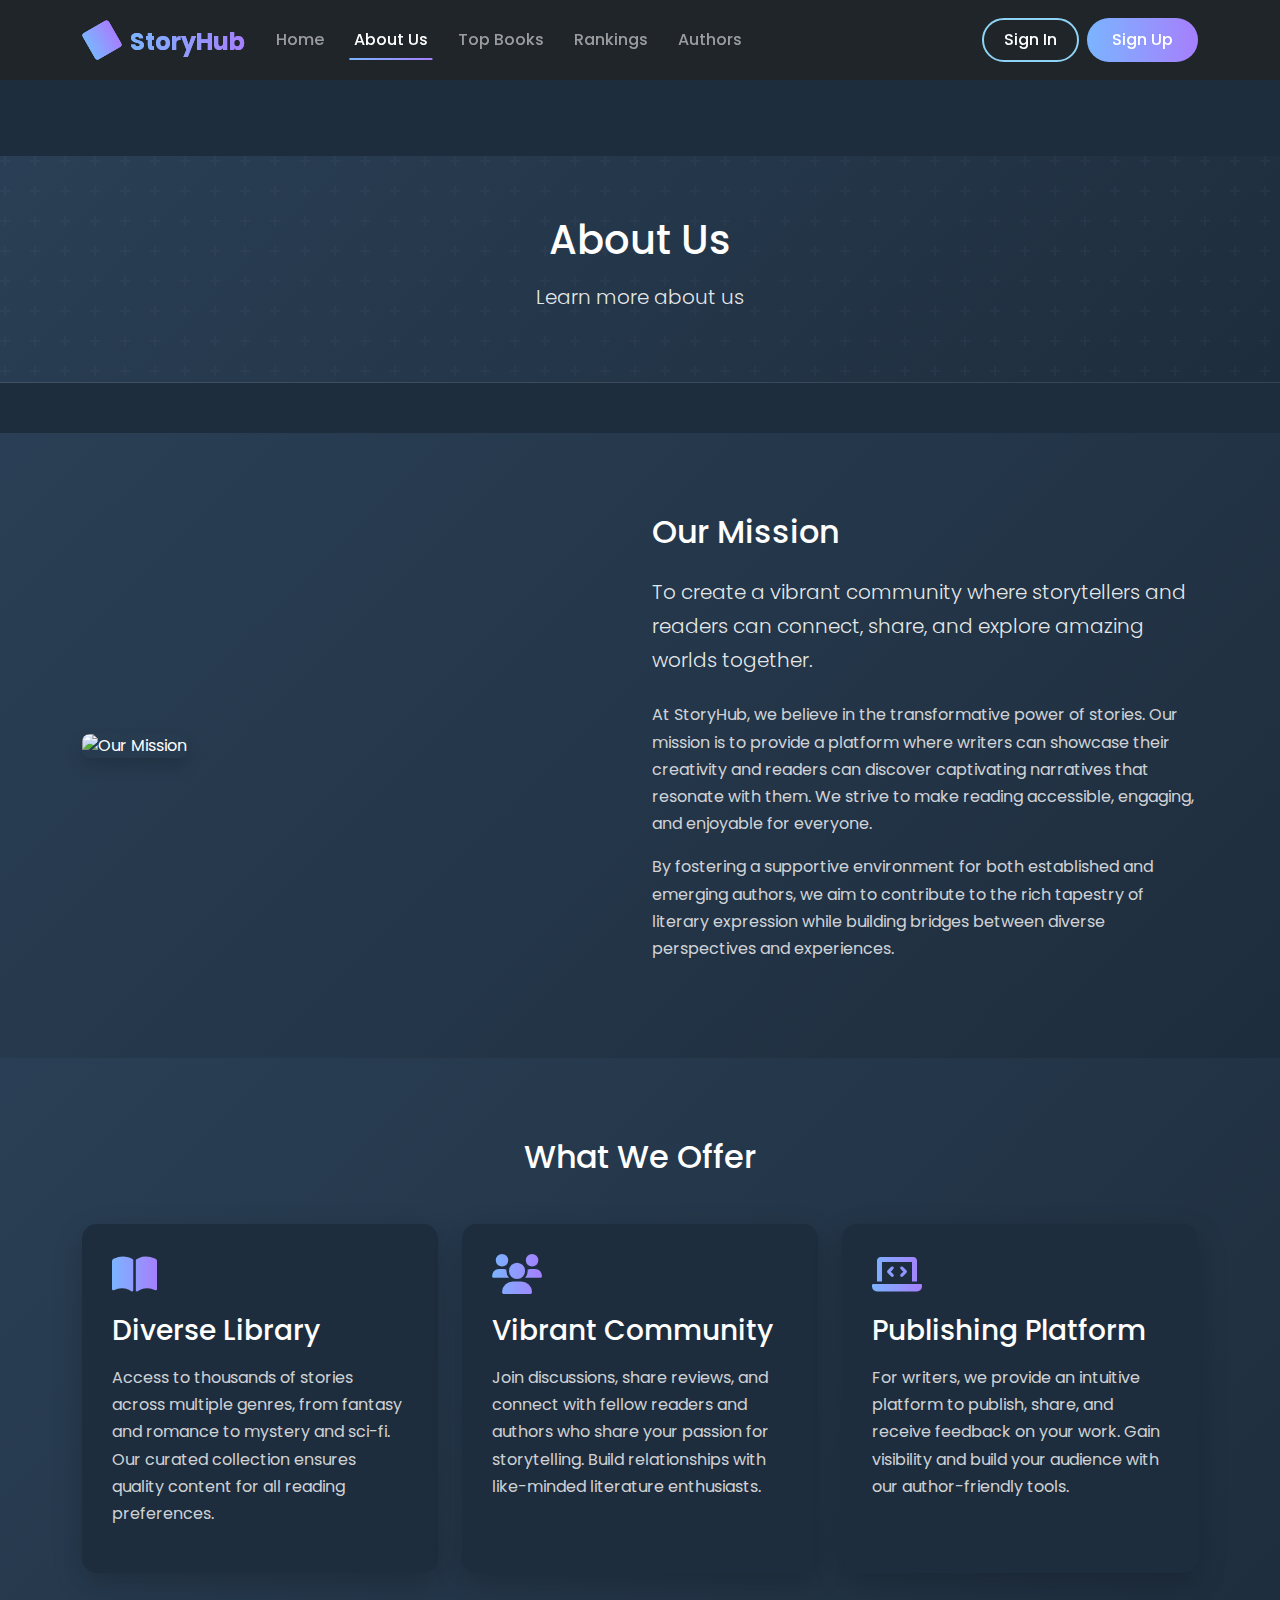
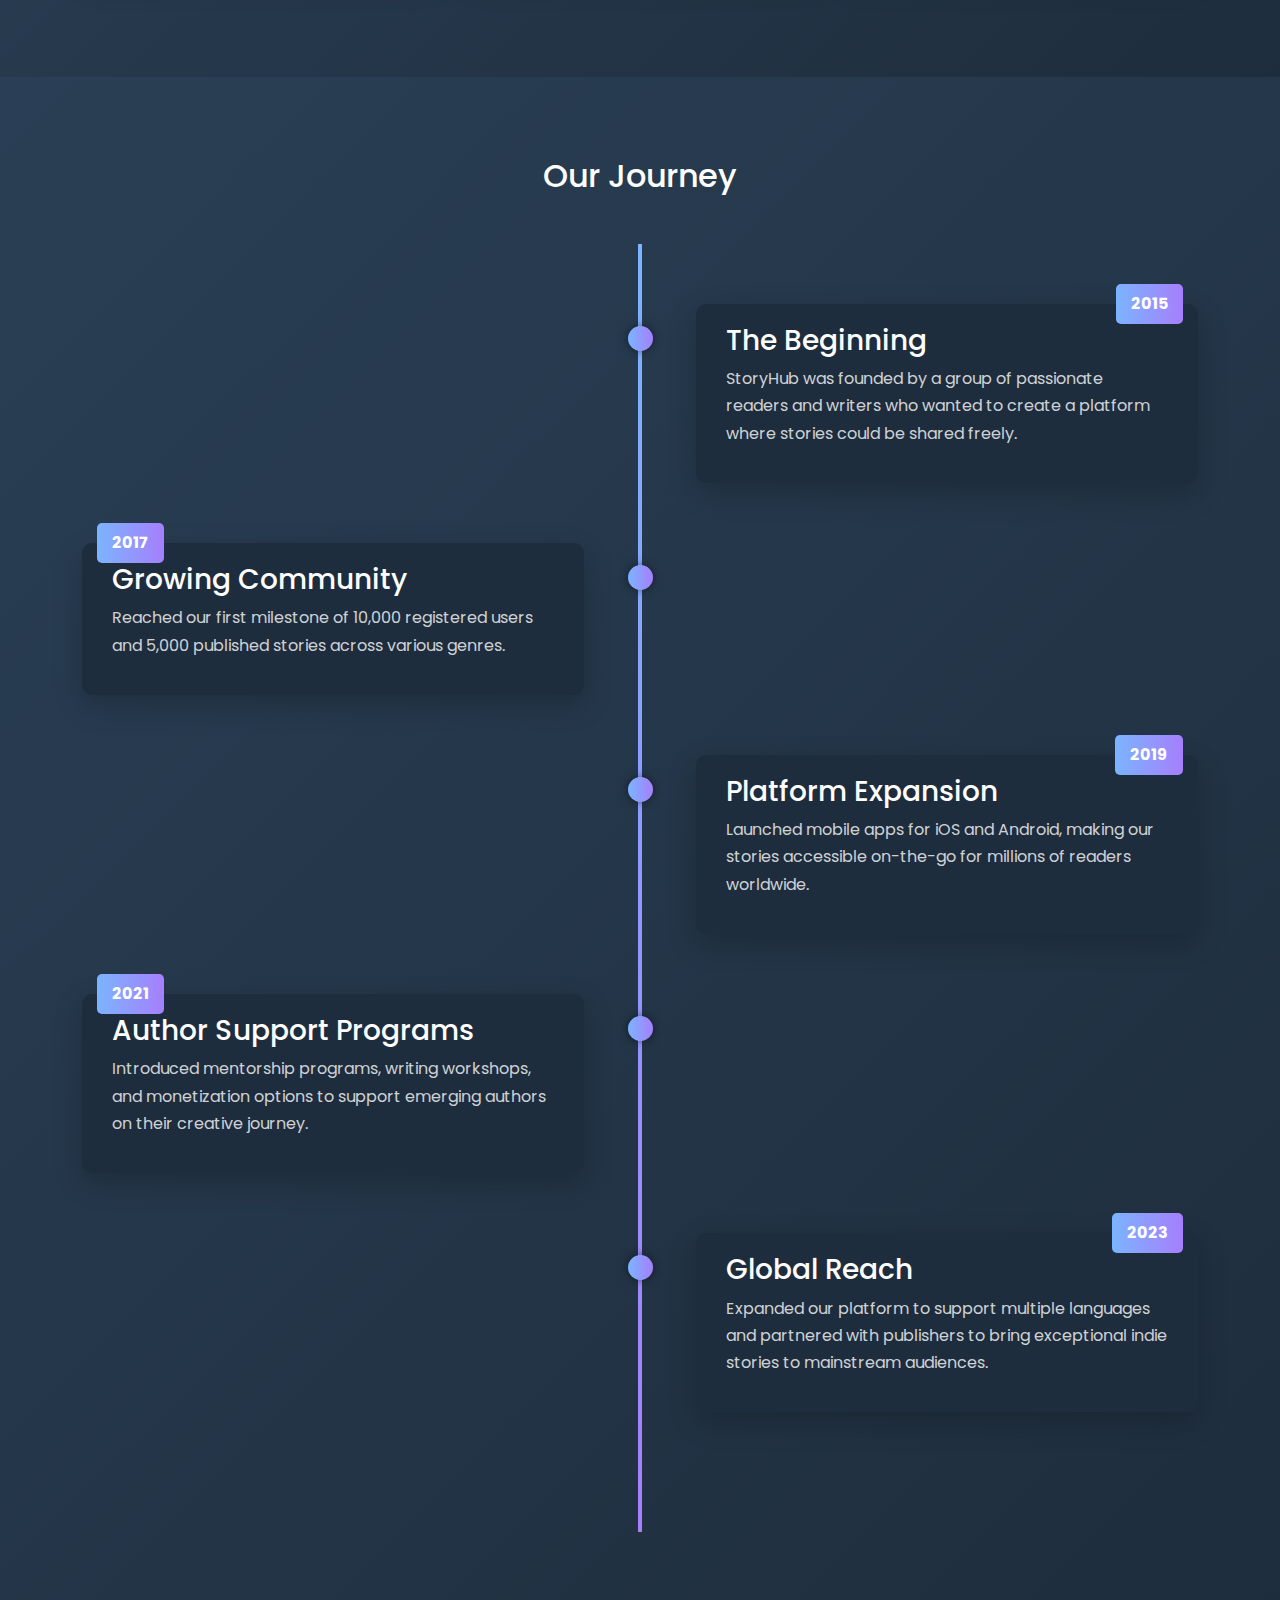
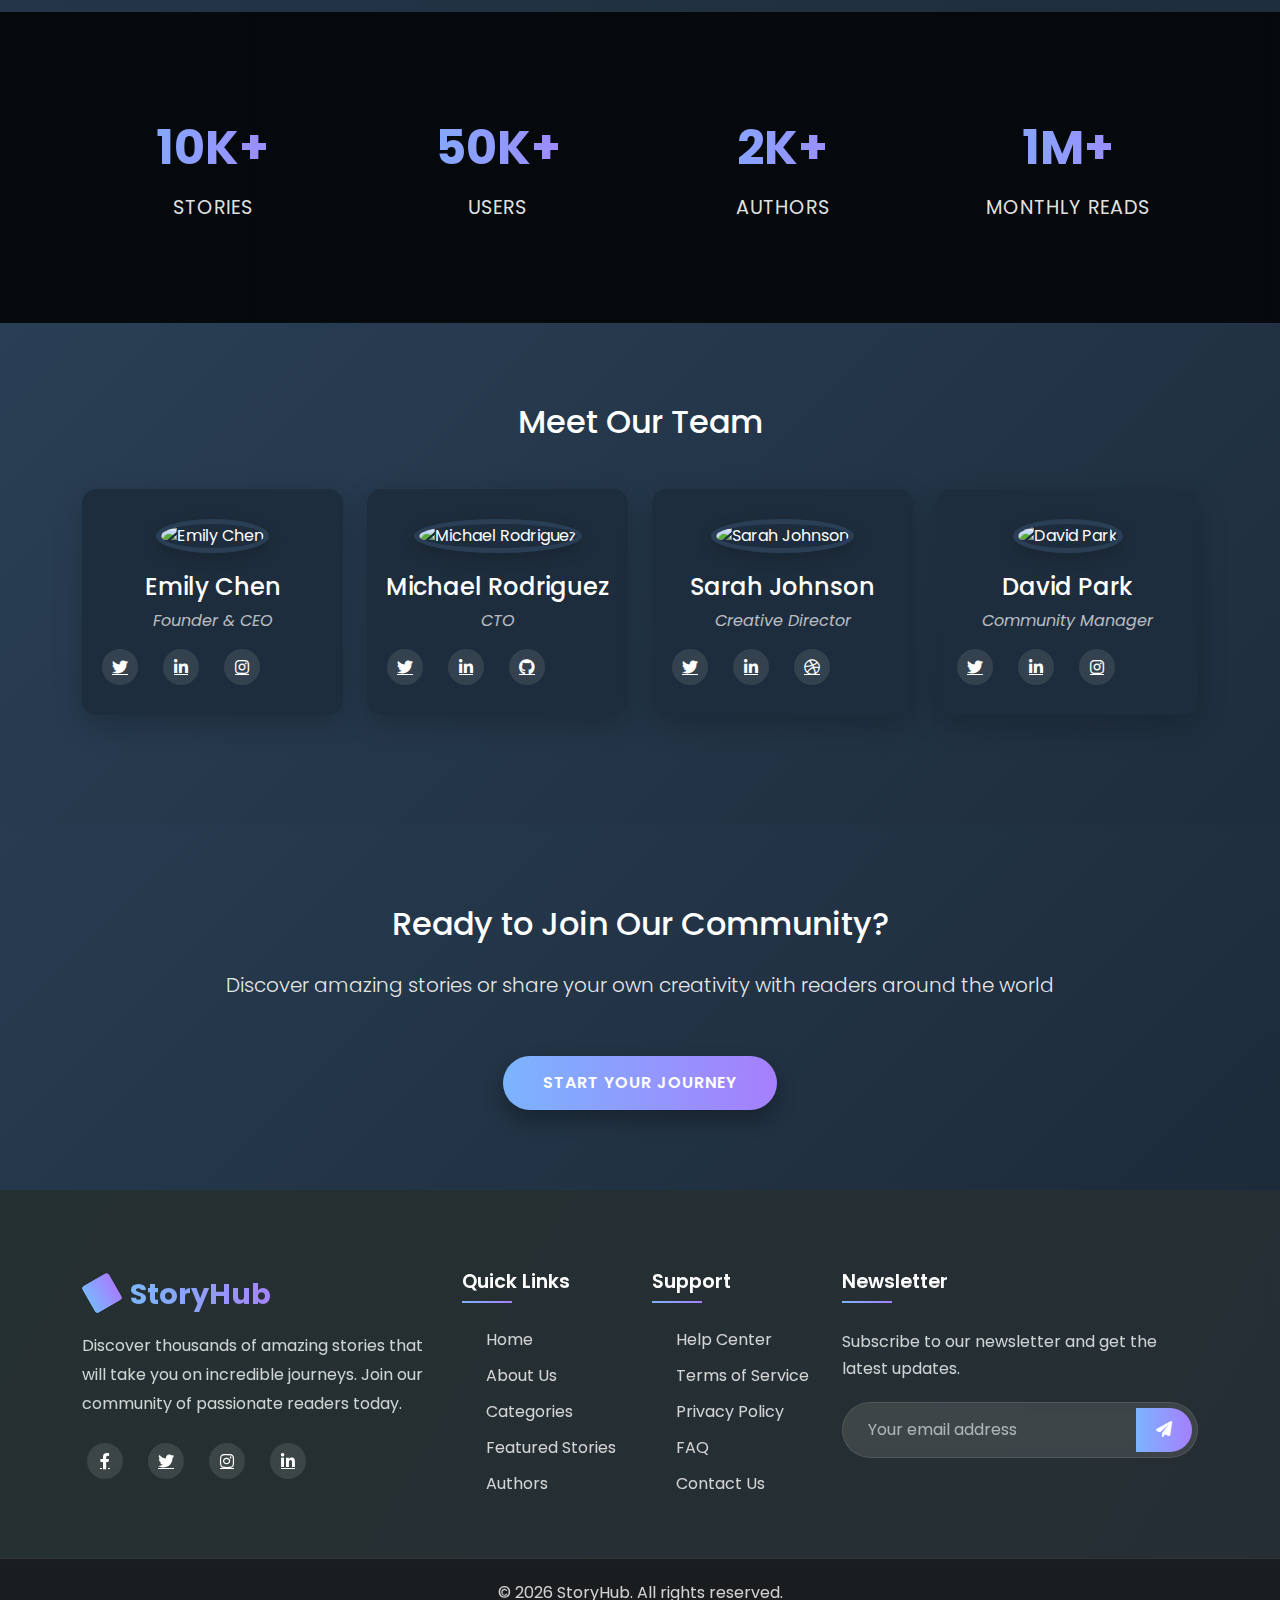
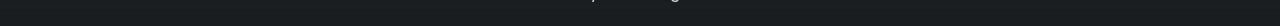
==== commit 42d3e0dc: "create necessary pages" ====
--- a/about.html
+++ b/about.html
@@ -22,32 +22,40 @@
 		<style>
 			/* About page specific styles */
 			body {
-				background-color: #2a3f55;
+				background-color: #1e2d3d;
 				color: white;
 			}
 
 			.about-hero {
-				background: linear-gradient(rgba(0, 0, 0, 0.7), rgba(0, 0, 0, 0.7)),
-					url("https://picsum.photos/seed/storyabout/1920/600");
-				background-size: cover;
-				background-position: center;
-				color: white;
-				padding: 150px 0 100px;
-				margin-bottom: 60px;
-				position: relative;
-			}
-
-			.about-hero::after {
+				padding-top: 100px;
+			}
+
+			.about-header {
+				background: linear-gradient(135deg, #2a3f55 0%, #1e2d3d 100%);
+				padding: 60px 0;
+				margin-bottom: 50px;
+				border-bottom: 1px solid rgba(255, 255, 255, 0.1);
+				position: relative;
+			}
+
+			.about-header::before {
 				content: "";
 				position: absolute;
+				top: 0;
+				left: 0;
+				right: 0;
 				bottom: 0;
-				left: 0;
-				width: 100%;
-				height: 100px;
-				background: linear-gradient(to top, #2a3f55, transparent);
+				background-image: url("data:image/svg+xml,%3Csvg width='60' height='60' viewBox='0 0 60 60' xmlns='http://www.w3.org/2000/svg'%3E%3Cg fill='none' fill-rule='evenodd'%3E%3Cg fill='%239C92AC' fill-opacity='0.05'%3E%3Cpath d='M36 34v-4h-2v4h-4v2h4v4h2v-4h4v-2h-4zm0-30V0h-2v4h-4v2h4v4h2V6h4V4h-4zM6 34v-4H4v4H0v2h4v4h2v-4h4v-2H6zM6 4V0H4v4H0v2h4v4h2V6h4V4H6z'/%3E%3C/g%3E%3C/g%3E%3C/svg%3E");
+				z-index: 0;
+			}
+
+			.about-header .container {
+				position: relative;
+				z-index: 1;
 			}
 
 			.about-section {
+				background: linear-gradient(135deg, #2a3f55 0%, #1e2d3d 100%);
 				padding: 80px 0;
 				position: relative;
 			}
@@ -409,11 +417,11 @@
 
 		<!-- Hero Section -->
 		<section class="about-hero">
-			<div class="container text-center">
-				<h1 class="display-4 fw-bold mb-4">About StoryHub</h1>
-				<p class="lead mb-5">
-					Connecting readers and authors through the power of storytelling since 2015
-				</p>
+			<div class="about-header">
+				<div class="container text-center">
+					<h1 class="mb-3">About Us</h1>
+					<p class="lead mb-2">Learn more about us</p>
+				</div>
 			</div>
 		</section>
 
@@ -686,11 +694,11 @@
 						<div class="col-lg-2 col-md-6 mb-4 mb-lg-0">
 							<h4 class="footer-title">Quick Links</h4>
 							<ul class="footer-links">
-								<li><a href="index.html">Home</a></li>
+								<li><a href="#hero">Home</a></li>
 								<li><a href="about.html">About Us</a></li>
-								<li><a href="index.html#top-books">Top Books</a></li>
-								<li><a href="index.html#rankings">Rankings</a></li>
-								<li><a href="index.html#authors">Authors</a></li>
+								<li><a href="#top-books">Categories</a></li>
+								<li><a href="#rankings">Featured Stories</a></li>
+								<li><a href="#authors">Authors</a></li>
 							</ul>
 						</div>
 
@@ -698,11 +706,11 @@
 						<div class="col-lg-2 col-md-6 mb-4 mb-lg-0">
 							<h4 class="footer-title">Support</h4>
 							<ul class="footer-links">
-								<li><a href="#">Help Center</a></li>
-								<li><a href="#">Terms of Service</a></li>
-								<li><a href="#">Privacy Policy</a></li>
-								<li><a href="#">FAQ</a></li>
-								<li><a href="#">Contact Us</a></li>
+								<li><a href="help-center.html">Help Center</a></li>
+								<li><a href="terms-of-service.html">Terms of Service</a></li>
+								<li><a href="privacy-policy.html">Privacy Policy</a></li>
+								<li><a href="faqs.html">FAQ</a></li>
+								<li><a href="contact-us.html">Contact Us</a></li>
 							</ul>
 						</div>
 
@@ -727,17 +735,10 @@
 			<div class="footer-bottom">
 				<div class="container">
 					<div class="row align-items-center">
-						<div class="col-md-6">
+						<div class="text-center">
 							<p class="copyright">
 								© <span id="currentYear"></span> StoryHub. All rights reserved.
 							</p>
-						</div>
-						<div class="col-md-6">
-							<ul class="footer-bottom-links">
-								<li><a href="#">Privacy</a></li>
-								<li><a href="#">Terms</a></li>
-								<li><a href="#">Cookies</a></li>
-							</ul>
 						</div>
 					</div>
 				</div>
--- a/assets/css/style.css
+++ b/assets/css/style.css
@@ -13,7 +13,7 @@
 }
 
 :root {
-	--primary-color: linear-gradient(120deg, #84fab0 0%, #8fd3f4 100%);
+	--primary-color: linear-gradient(to right, #7bb4ff, #a67ffd);
 }
 
 /* scrollbar */
@@ -694,7 +694,7 @@
 }
 
 .book-page:nth-child(2) {
-	background: linear-gradient(120deg, #8fd3f4 0%, #84fab0 100%);
+	background: var(--primary-color);
 	z-index: 2;
 	animation: page2 3s ease-in-out infinite;
 }
@@ -807,7 +807,7 @@
 	font-weight: 700;
 	margin-bottom: 50px;
 	text-align: center;
-	background: linear-gradient(120deg, #84fab0 0%, #8fd3f4 100%);
+	background: var(--primary-color);
 	background-clip: text;
 	-webkit-text-fill-color: transparent;
 }
@@ -1195,12 +1195,12 @@
 }
 
 .updated-stories-list::-webkit-scrollbar-thumb {
-	background: rgba(132, 250, 176, 0.5);
+	background: rgb(123, 180, 255, 0.5);
 	border-radius: 3px;
 }
 
 .updated-stories-list::-webkit-scrollbar-thumb:hover {
-	background: rgba(132, 250, 176, 0.7);
+	background: rgb(123, 180, 255, 0.5);
 }
 
 .story-update-item {
@@ -1337,7 +1337,7 @@
 }
 
 .list-title i {
-	color: #84fab0;
+	color: #7bb4ff;
 }
 
 .stories-list {
@@ -1357,11 +1357,7 @@
 }
 
 .story-item:hover {
-	background: linear-gradient(
-		120deg,
-		rgba(132, 250, 176, 0.1),
-		rgba(143, 211, 244, 0.1)
-	) !important;
+	background: linear-gradient(120deg, rgba(98, 87, 255, 0.1), rgba(143, 211, 244, 0.1)) !important;
 	/* transform: translateX(5px); */
 }
 
@@ -1377,7 +1373,7 @@
 }
 
 .update-badge {
-	background: linear-gradient(120deg, #84fab0, #8fd3f4);
+	background: var(--primary-color);
 	color: #fff;
 	padding: 3px 10px;
 	border-radius: 12px;
@@ -1433,7 +1429,7 @@
 }
 
 .stats i {
-	color: #84fab0;
+	color: #7bb4ff;
 }
 
 /* Scrollbar Styles */
@@ -1447,12 +1443,12 @@
 }
 
 .stories-list::-webkit-scrollbar-thumb {
-	background: rgba(132, 250, 176, 0.5);
+	background: rgb(123, 180, 255, 0.7);
 	border-radius: 3px;
 }
 
 .stories-list::-webkit-scrollbar-thumb:hover {
-	background: rgba(132, 250, 176, 0.7);
+	background: rgb(123, 180, 255, 0.5);
 }
 
 /* Responsive Styles */
@@ -1550,7 +1546,7 @@
 
 .category-item i {
 	width: 24px;
-	color: #84fab0;
+	color: #7bb4ff;
 }
 
 .category-item span {
@@ -1623,7 +1619,7 @@
 .filter-btn.active,
 .view-btn:hover,
 .view-btn.active {
-	background: linear-gradient(120deg, #84fab0, #8fd3f4);
+	background: var(--primary-color);
 	color: #fff;
 }
 
@@ -1754,9 +1750,8 @@
 }
 
 .book-status.ongoing {
-	background: rgba(76, 175, 80, 0.2);
-	color: #98ffa0;
-	border: 1px solid rgba(76, 175, 80, 0.3);
+	background: rgba(151, 137, 255, 0.2);
+	border: 1px solid rgba(91, 54, 255, 0.3);
 }
 
 .book-status.completed {
@@ -1844,7 +1839,7 @@
 }
 
 .genre {
-	color: rgba(132, 250, 176, 0.8);
+	color: #7bb4ff;
 	background: rgba(132, 250, 176, 0.1);
 	padding: 2px 6px;
 	border-radius: 8px;
@@ -2024,7 +2019,7 @@
 	padding: 5px 12px;
 	border-radius: 20px;
 	text-transform: uppercase;
-	color: #fff;
+	color: #fff !important;
 }
 
 .book-status.hot {
@@ -2032,7 +2027,7 @@
 }
 
 .book-status.completed {
-	background-color: #20bf6b;
+	background-color: #7bb4ff;
 }
 
 .book-status.new-release {
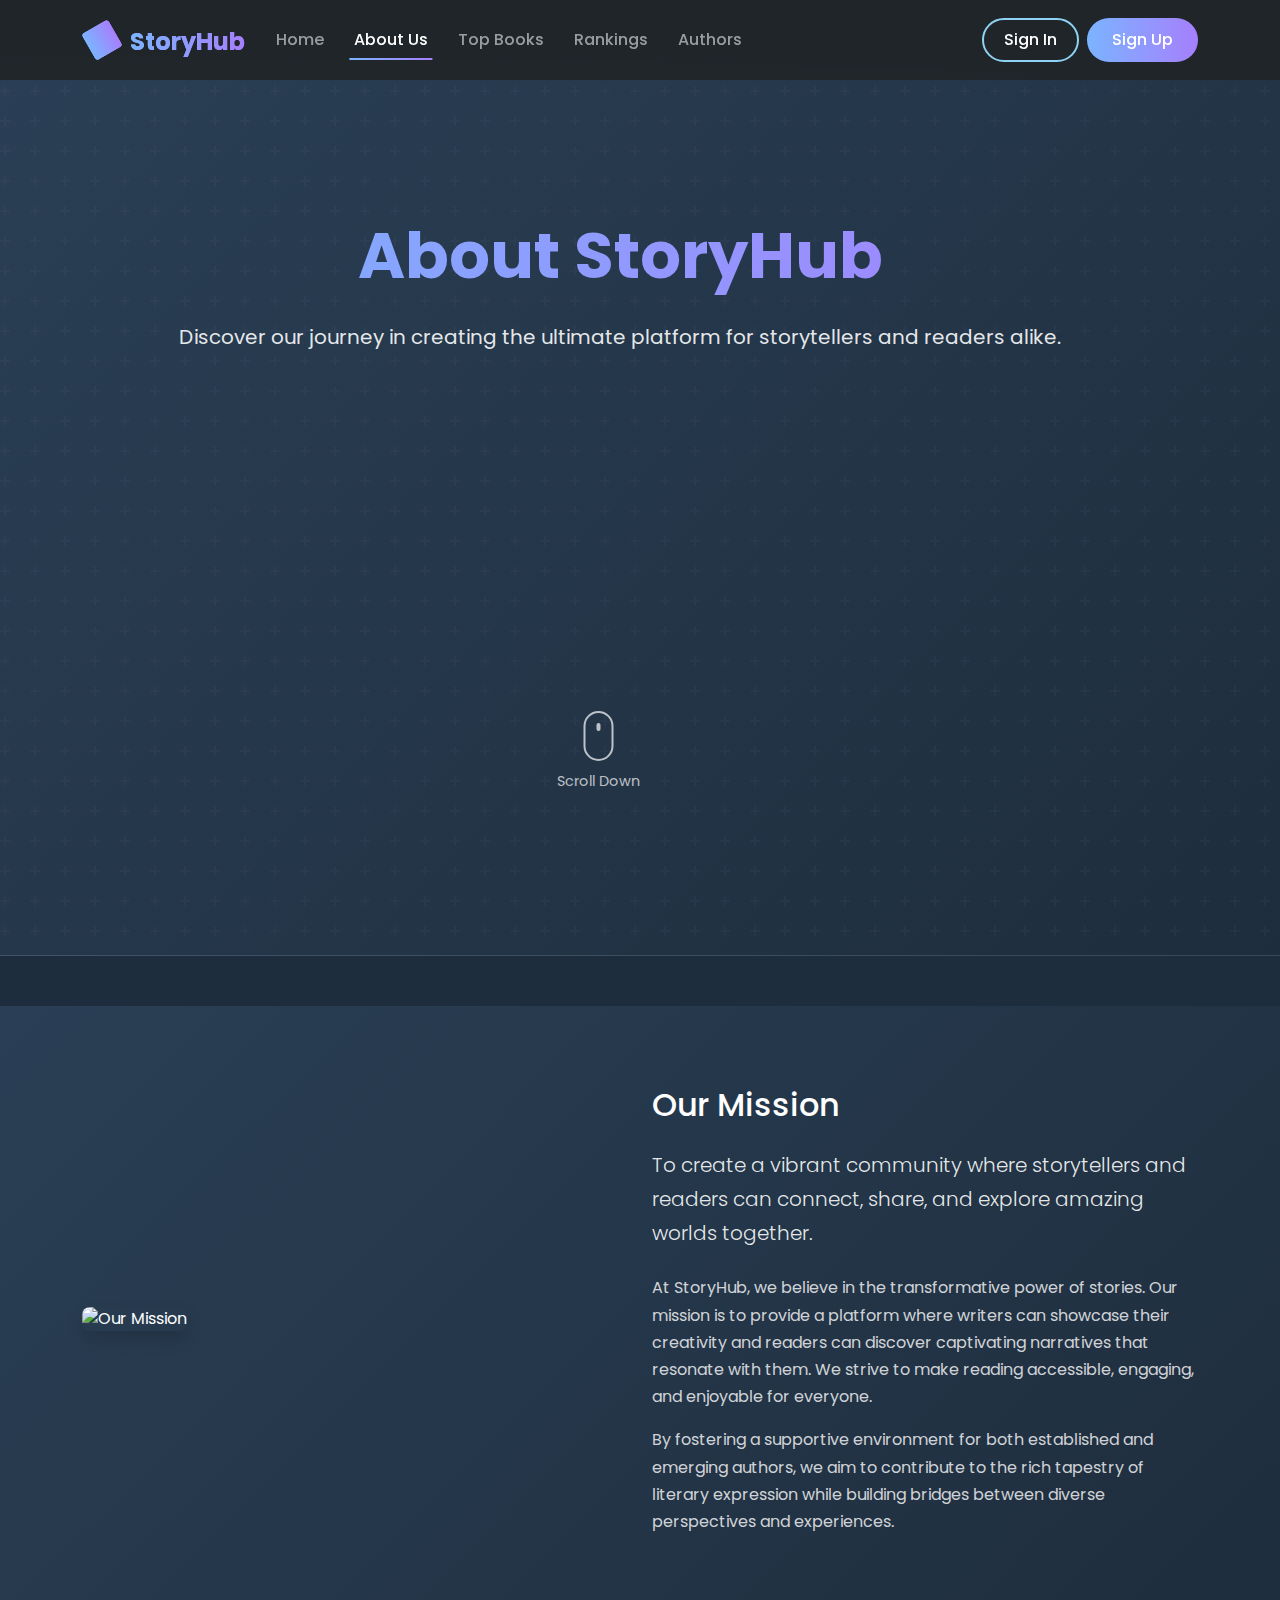
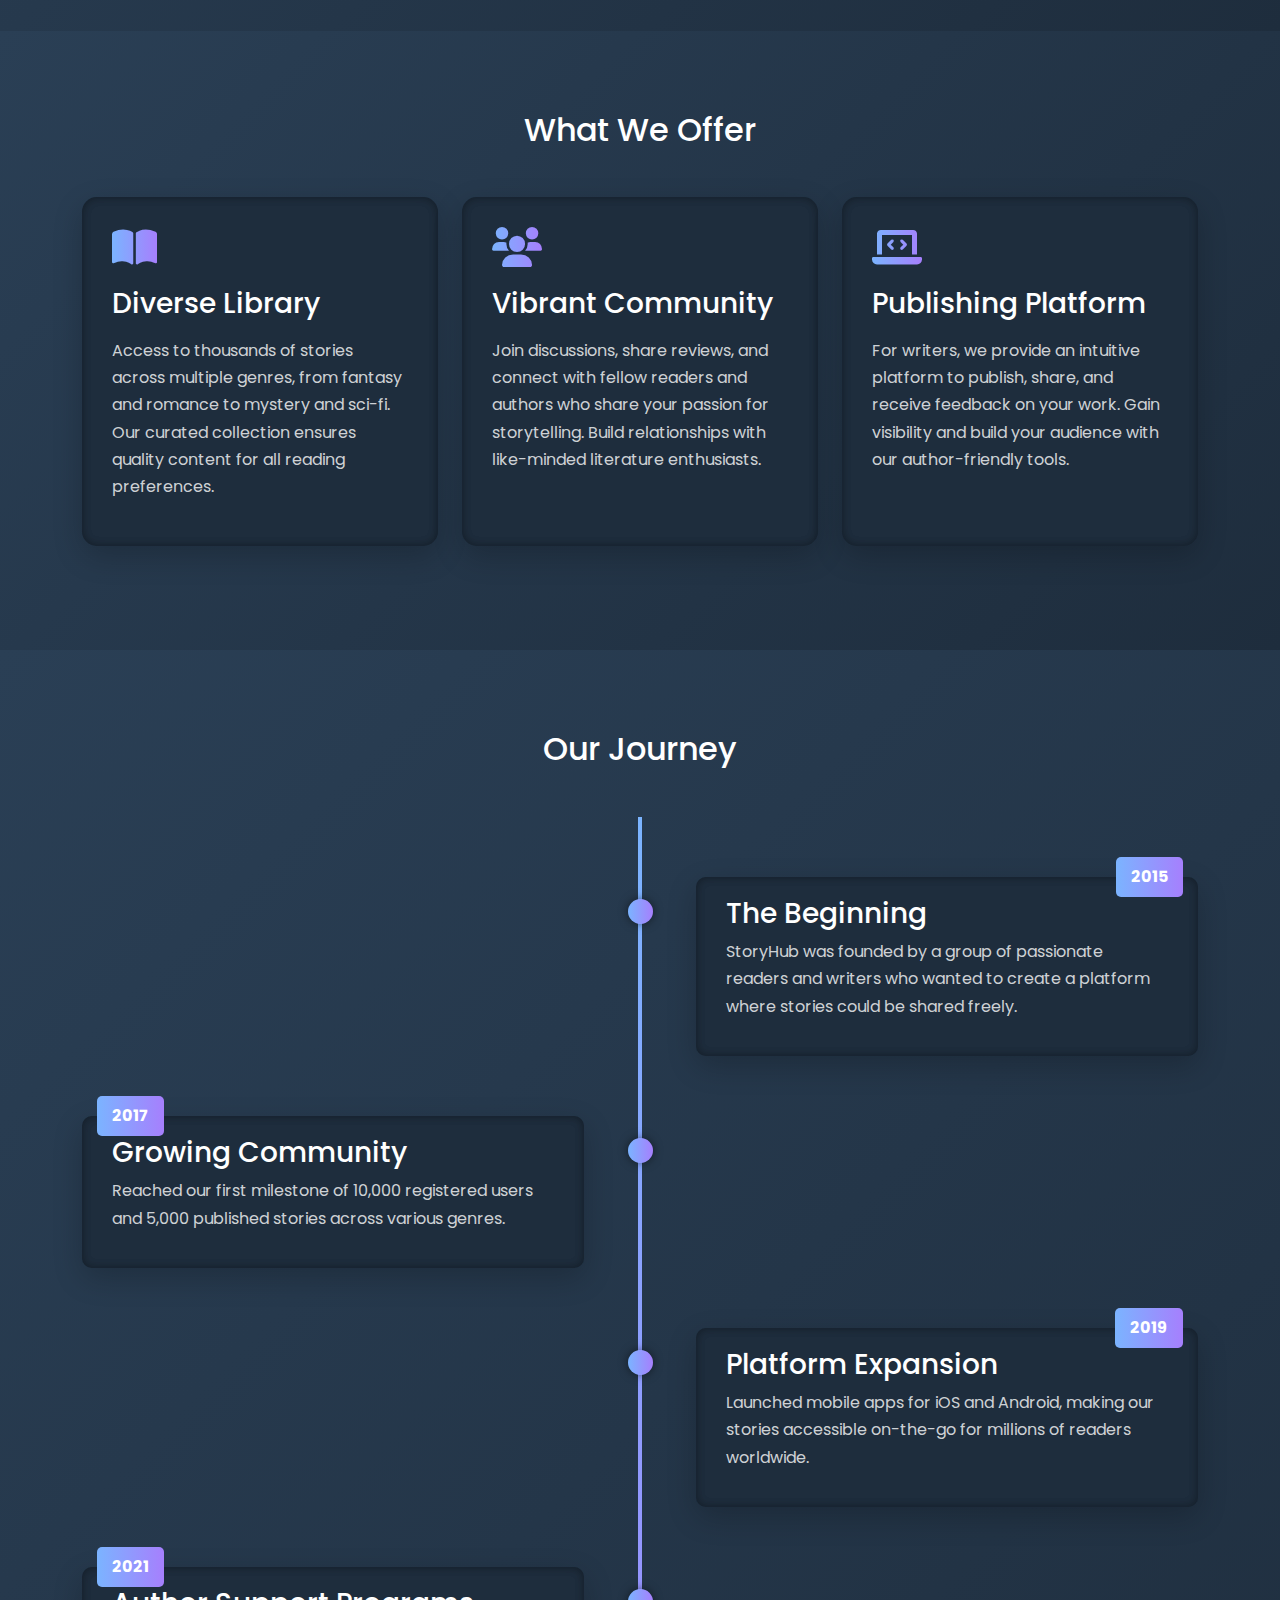
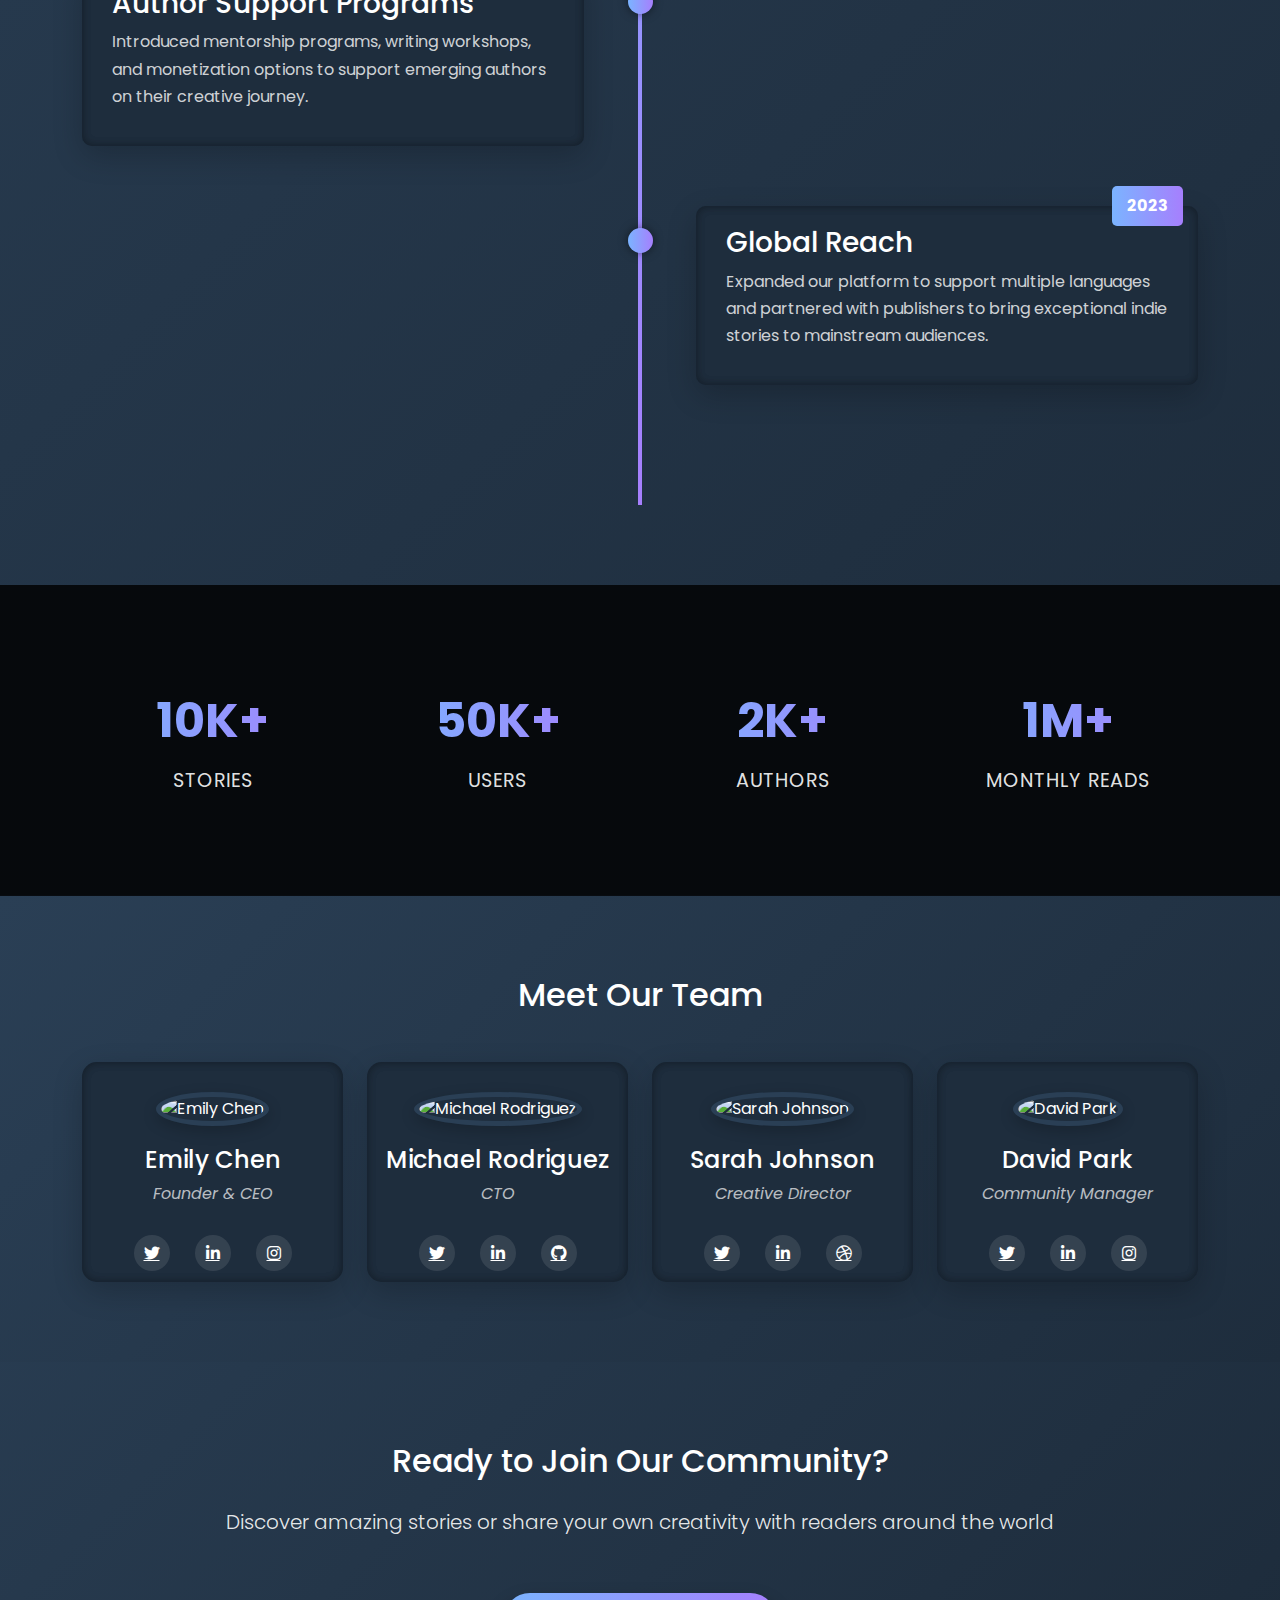
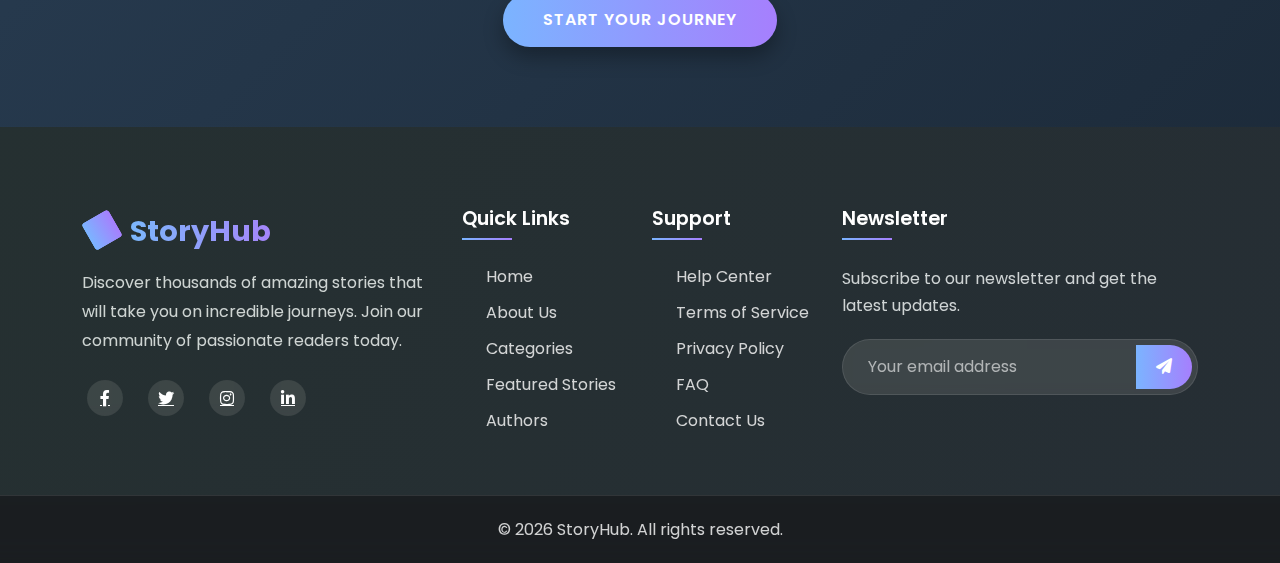
==== commit e5dda989: "update about page" ====
--- a/about.html
+++ b/about.html
@@ -19,345 +19,7 @@
 		/>
 		<!-- Custom CSS -->
 		<link href="assets/css/style.css" rel="stylesheet" />
-		<style>
-			/* About page specific styles */
-			body {
-				background-color: #1e2d3d;
-				color: white;
-			}
-
-			.about-hero {
-				padding-top: 100px;
-			}
-
-			.about-header {
-				background: linear-gradient(135deg, #2a3f55 0%, #1e2d3d 100%);
-				padding: 60px 0;
-				margin-bottom: 50px;
-				border-bottom: 1px solid rgba(255, 255, 255, 0.1);
-				position: relative;
-			}
-
-			.about-header::before {
-				content: "";
-				position: absolute;
-				top: 0;
-				left: 0;
-				right: 0;
-				bottom: 0;
-				background-image: url("data:image/svg+xml,%3Csvg width='60' height='60' viewBox='0 0 60 60' xmlns='http://www.w3.org/2000/svg'%3E%3Cg fill='none' fill-rule='evenodd'%3E%3Cg fill='%239C92AC' fill-opacity='0.05'%3E%3Cpath d='M36 34v-4h-2v4h-4v2h4v4h2v-4h4v-2h-4zm0-30V0h-2v4h-4v2h4v4h2V6h4V4h-4zM6 34v-4H4v4H0v2h4v4h2v-4h4v-2H6zM6 4V0H4v4H0v2h4v4h2V6h4V4H6z'/%3E%3C/g%3E%3C/g%3E%3C/svg%3E");
-				z-index: 0;
-			}
-
-			.about-header .container {
-				position: relative;
-				z-index: 1;
-			}
-
-			.about-section {
-				background: linear-gradient(135deg, #2a3f55 0%, #1e2d3d 100%);
-				padding: 80px 0;
-				position: relative;
-			}
-
-			.about-section:nth-child(even) {
-				background-color: #1e2d3d;
-			}
-
-			.section-title {
-				color: white;
-				position: relative;
-				display: inline-block;
-				margin-bottom: 30px;
-			}
-
-			.section-title::after {
-				content: "";
-				position: absolute;
-				bottom: -10px;
-				left: 0;
-				width: 80px;
-				height: 3px;
-				background: linear-gradient(to right, #7bb4ff, #a67ffd);
-				border-radius: 3px;
-			}
-
-			.text-center .section-title::after {
-				left: 50%;
-				transform: translateX(-50%);
-			}
-
-			.about-card {
-				background: #1e2d3d;
-				color: white;
-				border-radius: 15px;
-				padding: 30px;
-				height: 100%;
-				box-shadow: 0 10px 30px rgba(0, 0, 0, 0.2);
-				transition: transform 0.3s ease, box-shadow 0.3s ease;
-			}
-
-			.about-card:hover {
-				transform: translateY(-10px);
-				box-shadow: 0 15px 40px rgba(0, 0, 0, 0.3);
-			}
-
-			.about-card i {
-				font-size: 2.5rem;
-				margin-bottom: 20px;
-				background: linear-gradient(to right, #7bb4ff, #a67ffd);
-				-webkit-background-clip: text;
-				-webkit-text-fill-color: transparent;
-			}
-
-			.lead {
-				color: rgba(255, 255, 255, 0.9);
-			}
-
-			p {
-				color: rgba(255, 255, 255, 0.8);
-				line-height: 1.7;
-			}
-
-			.team-member {
-				text-align: center;
-				margin-bottom: 30px;
-				background: #1e2d3d;
-				border-radius: 15px;
-				padding: 30px 15px;
-				box-shadow: 0 10px 30px rgba(0, 0, 0, 0.2);
-				transition: transform 0.3s ease;
-			}
-
-			.team-member:hover {
-				transform: translateY(-10px);
-			}
-
-			.team-member img {
-				width: 150px;
-				height: 150px;
-				border-radius: 50%;
-				object-fit: cover;
-				border: 5px solid #2a3f55;
-				margin-bottom: 20px;
-				box-shadow: 0 5px 15px rgba(0, 0, 0, 0.2);
-			}
-
-			.team-member h4 {
-				margin-bottom: 5px;
-				color: white;
-			}
-
-			.team-member .position {
-				color: rgba(255, 255, 255, 0.7);
-				font-style: italic;
-				margin-bottom: 15px;
-			}
-
-			.social-links a {
-				display: inline-flex;
-				align-items: center;
-				justify-content: center;
-				width: 36px;
-				height: 36px;
-				border-radius: 50%;
-				background: rgba(255, 255, 255, 0.1);
-				color: white;
-				margin: 0 5px;
-				transition: all 0.3s ease;
-			}
-
-			.social-links a:hover {
-				background: linear-gradient(to right, #7bb4ff, #a67ffd);
-				transform: translateY(-3px);
-			}
-
-			.stats-counter {
-				background: linear-gradient(rgba(0, 0, 0, 0.8), rgba(0, 0, 0, 0.8)),
-					url("https://picsum.photos/seed/storystats/1920/600");
-				background-size: cover;
-				background-position: center;
-				padding: 80px 0;
-				color: white;
-				position: relative;
-			}
-
-			.counter-item {
-				text-align: center;
-				padding: 20px;
-			}
-
-			.counter-value {
-				font-size: 3rem;
-				font-weight: 700;
-				margin-bottom: 10px;
-				background: linear-gradient(to right, #7bb4ff, #a67ffd);
-				-webkit-background-clip: text;
-				-webkit-text-fill-color: transparent;
-			}
-
-			.counter-label {
-				font-size: 1.2rem;
-				text-transform: uppercase;
-				letter-spacing: 1px;
-				color: rgba(255, 255, 255, 0.9);
-			}
-
-			.timeline {
-				position: relative;
-				padding: 60px 0;
-			}
-
-			.timeline::before {
-				content: "";
-				position: absolute;
-				width: 4px;
-				background: linear-gradient(to bottom, #7bb4ff, #a67ffd);
-				top: 0;
-				bottom: 0;
-				left: 50%;
-				margin-left: -2px;
-			}
-
-			.timeline-item {
-				margin-bottom: 60px;
-				position: relative;
-			}
-
-			.timeline-content {
-				padding: 20px 30px;
-				background: #1e2d3d;
-				border-radius: 10px;
-				box-shadow: 0 10px 30px rgba(0, 0, 0, 0.2);
-				width: 45%;
-				position: relative;
-				color: white;
-			}
-
-			.timeline-item:nth-child(odd) .timeline-content {
-				float: right;
-			}
-
-			.timeline-item:nth-child(even) .timeline-content {
-				float: left;
-			}
-
-			.timeline-date {
-				display: inline-block;
-				padding: 8px 15px;
-				background: linear-gradient(to right, #7bb4ff, #a67ffd);
-				color: white;
-				border-radius: 5px;
-				position: absolute;
-				top: -20px;
-				right: 15px;
-				font-weight: bold;
-			}
-
-			.timeline-item:nth-child(even) .timeline-date {
-				right: auto;
-				left: 15px;
-			}
-
-			.timeline-item::after {
-				content: "";
-				display: table;
-				clear: both;
-			}
-
-			.timeline-item::before {
-				content: "";
-				position: absolute;
-				width: 25px;
-				height: 25px;
-				background: linear-gradient(to right, #7bb4ff, #a67ffd);
-				border-radius: 50%;
-				top: 22px;
-				left: 50%;
-				margin-left: -12px;
-				z-index: 1;
-				box-shadow: 0 0 10px rgba(0, 0, 0, 0.5);
-			}
-
-			@media (max-width: 767px) {
-				.timeline::before {
-					left: 40px;
-				}
-
-				.timeline-content {
-					width: calc(100% - 90px);
-					float: right;
-				}
-
-				.timeline-item:nth-child(even) .timeline-content {
-					float: right;
-				}
-
-				.timeline-item:nth-child(odd) .timeline-date,
-				.timeline-item:nth-child(even) .timeline-date {
-					right: auto;
-					left: 15px;
-				}
-
-				.timeline-item::before {
-					left: 40px;
-					margin-left: 0;
-				}
-			}
-
-			.cta-section {
-				background: linear-gradient(rgba(0, 0, 0, 0.4), rgba(0, 0, 0, 0.4)),
-					url("https://picsum.photos/seed/storycta/1920/600");
-				background-size: cover;
-				background-position: center;
-				color: white;
-				padding: 80px 0;
-				text-align: center;
-				position: relative;
-			}
-
-			.cta-section::before {
-				content: "";
-				position: absolute;
-				top: 0;
-				left: 0;
-				right: 0;
-				bottom: 0;
-				background: linear-gradient(135deg, rgba(42, 63, 85, 0.9), rgba(30, 45, 61, 0.9));
-			}
-
-			.cta-section .container {
-				position: relative;
-				z-index: 1;
-			}
-
-			.cta-btn {
-				display: inline-block;
-				background: linear-gradient(to right, #7bb4ff, #a67ffd);
-				color: white;
-				font-weight: 600;
-				padding: 15px 40px;
-				border-radius: 50px;
-				margin-top: 30px;
-				text-decoration: none;
-				text-transform: uppercase;
-				letter-spacing: 1px;
-				transition: all 0.3s ease;
-				border: none;
-				box-shadow: 0 10px 20px rgba(0, 0, 0, 0.3);
-			}
-
-			.cta-btn:hover {
-				transform: translateY(-5px);
-				box-shadow: 0 15px 30px rgba(0, 0, 0, 0.4);
-				color: white;
-			}
-
-			/* Scroll margin for section links */
-			section {
-				scroll-margin-top: 80px;
-			}
-		</style>
+		<link href="assets/css/about.css" rel="stylesheet" />
 	</head>
 	<body>
 		<!-- Navigation -->
@@ -418,9 +80,18 @@
 		<!-- Hero Section -->
 		<section class="about-hero">
 			<div class="about-header">
-				<div class="container text-center">
-					<h1 class="mb-3">About Us</h1>
-					<p class="lead mb-2">Learn more about us</p>
+				<div class="container">
+					<div class="header-content">
+						<h1>About StoryHub</h1>
+						<p>
+							Discover our journey in creating the ultimate platform for storytellers and readers
+							alike.
+						</p>
+					</div>
+				</div>
+				<div class="scroll-down">
+					<div class="mouse"></div>
+					<span>Scroll Down</span>
 				</div>
 			</div>
 		</section>
--- a/assets/css/about.css
+++ b/assets/css/about.css
@@ -0,0 +1,462 @@
+@import url("https://fonts.googleapis.com/css2?family=Poppins:wght@300;400;500;600;700&display=swap");
+
+* {
+	margin: 0;
+	padding: 0;
+	box-sizing: border-box;
+	font-family: "Poppins", sans-serif;
+}
+
+body {
+	background-color: #1e2d3d;
+	color: white;
+}
+
+.about-header {
+	width: 100vw;
+	height: 100vh;
+	display: flex;
+	flex-direction: column;
+	align-items: center;
+	justify-content: space-around;
+	background: linear-gradient(135deg, #2a3f55 0%, #1e2d3d 100%);
+	margin-bottom: 50px;
+	border-bottom: 1px solid rgba(255, 255, 255, 0.1);
+	position: relative;
+}
+
+.about-header::before {
+	content: "";
+	position: absolute;
+	top: 0;
+	left: 0;
+	right: 0;
+	bottom: 0;
+	background-image: url("data:image/svg+xml,%3Csvg width='60' height='60' viewBox='0 0 60 60' xmlns='http://www.w3.org/2000/svg'%3E%3Cg fill='none' fill-rule='evenodd'%3E%3Cg fill='%239C92AC' fill-opacity='0.05'%3E%3Cpath d='M36 34v-4h-2v4h-4v2h4v4h2v-4h4v-2h-4zm0-30V0h-2v4h-4v2h4v4h2V6h4V4h-4zM6 34v-4H4v4H0v2h4v4h2v-4h4v-2H6zM6 4V0H4v4H0v2h4v4h2V6h4V4H6z'/%3E%3C/g%3E%3C/g%3E%3C/svg%3E");
+	z-index: 0;
+}
+
+.about-header .container {
+	position: relative;
+	z-index: 1;
+}
+
+.about-header .header-content {
+	text-align: center;
+	max-width: calc(100% - 40px);
+	padding: 0 20px;
+}
+
+.about-header h1 {
+	font-size: 4rem;
+	font-weight: 700;
+	margin-bottom: 1.5rem;
+	background: linear-gradient(to right, #7bb4ff, #a67ffd);
+	-webkit-background-clip: text;
+	-webkit-text-fill-color: transparent;
+	animation: fadeInDown 1s ease-out;
+}
+
+.about-header p {
+	font-size: 1.25rem;
+	line-height: 1.8;
+	color: rgba(255, 255, 255, 0.9);
+	margin-bottom: 2rem;
+	animation: fadeInUp 1s ease-out 0.3s backwards;
+}
+
+/* Scroll Down Animation */
+.scroll-down {
+	/* position: absolute;
+	bottom: 15%;
+	left: 50%; */
+	transform: translateX(-50%);
+	display: flex;
+	flex-direction: column;
+	align-items: center;
+	color: rgba(255, 255, 255, 0.7);
+	font-size: 0.9rem;
+	animation: fadeIn 1s ease-out 1s backwards;
+}
+
+.scroll-down .mouse {
+	width: 30px;
+	height: 50px;
+	border: 2px solid rgba(255, 255, 255, 0.7);
+	border-radius: 15px;
+	margin-bottom: 10px;
+	position: relative;
+}
+
+.scroll-down .mouse::before {
+	content: "";
+	position: absolute;
+	top: 10px;
+	left: 50%;
+	transform: translateX(-50%);
+	width: 4px;
+	height: 8px;
+	background-color: rgba(255, 255, 255, 0.7);
+	border-radius: 2px;
+	animation: scrollWheel 2s infinite;
+}
+
+@keyframes scrollWheel {
+	0% {
+		opacity: 1;
+		transform: translateX(-50%) translateY(0);
+	}
+	100% {
+		opacity: 0;
+		transform: translateX(-50%) translateY(20px);
+	}
+}
+
+@keyframes fadeInDown {
+	from {
+		opacity: 0;
+		transform: translateY(-30px);
+	}
+	to {
+		opacity: 1;
+		transform: translateY(0);
+	}
+}
+
+@keyframes fadeInUp {
+	from {
+		opacity: 0;
+		transform: translateY(30px);
+	}
+	to {
+		opacity: 1;
+		transform: translateY(0);
+	}
+}
+
+@keyframes fadeIn {
+	from {
+		opacity: 0;
+	}
+	to {
+		opacity: 1;
+	}
+}
+
+.about-section {
+	background: linear-gradient(135deg, #2a3f55 0%, #1e2d3d 100%);
+	padding: 80px 0;
+	position: relative;
+}
+
+.about-section:nth-child(even) {
+	background-color: #1e2d3d;
+}
+
+.section-title {
+	color: white;
+	position: relative;
+	display: inline-block;
+	margin-bottom: 30px;
+}
+
+.section-title::after {
+	content: "";
+	position: absolute;
+	bottom: -10px;
+	left: 0;
+	width: 80px;
+	height: 3px;
+	background: linear-gradient(to right, #7bb4ff, #a67ffd);
+	border-radius: 3px;
+}
+
+.text-center .section-title::after {
+	left: 50%;
+	transform: translateX(-50%);
+}
+
+.about-card {
+	background: #1e2d3d;
+	color: white;
+	border-radius: 15px;
+	padding: 30px;
+	height: 100%;
+	box-shadow: 0 10px 30px rgba(0, 0, 0, 0.2), inset 0 0 10px rgba(0, 0, 0, 0.2),
+		inset 0 0 10px rgba(0, 0, 0, 0.2);
+	transition: transform 0.3s ease, box-shadow 0.3s ease;
+}
+
+.about-card:hover {
+	transform: translateY(-10px);
+	box-shadow: 0 15px 40px rgba(0, 0, 0, 0.3);
+}
+
+.about-card i {
+	font-size: 2.5rem;
+	margin-bottom: 20px;
+	background: linear-gradient(to right, #7bb4ff, #a67ffd);
+	-webkit-background-clip: text;
+	-webkit-text-fill-color: transparent;
+}
+
+.lead {
+	color: rgba(255, 255, 255, 0.9);
+}
+
+p {
+	color: rgba(255, 255, 255, 0.8);
+	line-height: 1.7;
+}
+
+.team-member {
+	position: relative;
+	height: 100%;
+	text-align: center;
+	margin-bottom: 30px;
+	background: #1e2d3d;
+	border-radius: 15px;
+	padding: 30px 15px;
+	box-shadow: 0 10px 30px rgba(0, 0, 0, 0.2), inset 0 0 10px rgba(0, 0, 0, 0.2),
+		inset 0 0 10px rgba(0, 0, 0, 0.2);
+	transition: transform 0.3s ease;
+}
+
+.team-member:hover {
+	transform: translateY(-10px);
+}
+
+.team-member img {
+	width: 150px;
+	height: 150px;
+	border-radius: 50%;
+	object-fit: cover;
+	border: 5px solid #2a3f55;
+	margin-bottom: 20px;
+	box-shadow: 0 5px 15px rgba(0, 0, 0, 0.2);
+}
+
+.team-member h4 {
+	margin-bottom: 5px;
+	color: white;
+}
+
+.team-member .position {
+	color: rgba(255, 255, 255, 0.7);
+	font-style: italic;
+	margin-bottom: 15px;
+}
+
+.team-member .social-links {
+	position: absolute;
+	display: flex;
+	align-items: center;
+	justify-content: center;
+	width: calc(100% - 30px);
+	bottom: 5%;
+}
+
+.social-links a {
+	display: flex;
+	align-items: center;
+	justify-content: center;
+	width: 36px;
+	height: 36px;
+	border-radius: 50%;
+	background: rgba(255, 255, 255, 0.1);
+	color: white;
+	margin: 0 5px;
+	transition: all 0.3s ease;
+}
+
+.social-links a:hover {
+	background: linear-gradient(to right, #7bb4ff, #a67ffd);
+	transform: translateY(-3px);
+}
+
+.stats-counter {
+	background: linear-gradient(rgba(0, 0, 0, 0.8), rgba(0, 0, 0, 0.8)),
+		url("https://picsum.photos/seed/storystats/1920/600");
+	background-size: cover;
+	background-position: center;
+	padding: 80px 0;
+	color: white;
+	position: relative;
+}
+
+.counter-item {
+	text-align: center;
+	padding: 20px;
+}
+
+.counter-value {
+	font-size: 3rem;
+	font-weight: 700;
+	margin-bottom: 10px;
+	background: linear-gradient(to right, #7bb4ff, #a67ffd);
+	-webkit-background-clip: text;
+	-webkit-text-fill-color: transparent;
+}
+
+.counter-label {
+	font-size: 1.2rem;
+	text-transform: uppercase;
+	letter-spacing: 1px;
+	color: rgba(255, 255, 255, 0.9);
+}
+
+.timeline {
+	position: relative;
+	padding: 60px 0;
+}
+
+.timeline::before {
+	content: "";
+	position: absolute;
+	width: 4px;
+	background: linear-gradient(to bottom, #7bb4ff, #a67ffd);
+	top: 0;
+	bottom: 0;
+	left: 50%;
+	margin-left: -2px;
+}
+
+.timeline-item {
+	margin-bottom: 60px;
+	position: relative;
+}
+
+.timeline-content {
+	padding: 20px 30px;
+	background: #1e2d3d;
+	border-radius: 10px;
+	box-shadow: 0 10px 30px rgba(0, 0, 0, 0.2), inset 0 0 10px rgba(0, 0, 0, 0.2),
+		inset 0 0 10px rgba(0, 0, 0, 0.2);
+	width: 45%;
+	position: relative;
+	color: white;
+}
+
+.timeline-item:nth-child(odd) .timeline-content {
+	float: right;
+}
+
+.timeline-item:nth-child(even) .timeline-content {
+	float: left;
+}
+
+.timeline-date {
+	display: inline-block;
+	padding: 8px 15px;
+	background: linear-gradient(to right, #7bb4ff, #a67ffd);
+	color: white;
+	border-radius: 5px;
+	position: absolute;
+	top: -20px;
+	right: 15px;
+	font-weight: bold;
+}
+
+.timeline-item:nth-child(even) .timeline-date {
+	right: auto;
+	left: 15px;
+}
+
+.timeline-item::after {
+	content: "";
+	display: table;
+	clear: both;
+}
+
+.timeline-item::before {
+	content: "";
+	position: absolute;
+	width: 25px;
+	height: 25px;
+	background: linear-gradient(to right, #7bb4ff, #a67ffd);
+	border-radius: 50%;
+	top: 22px;
+	left: 50%;
+	margin-left: -12px;
+	z-index: 1;
+	box-shadow: 0 0 10px rgba(0, 0, 0, 0.5);
+}
+
+@media (max-width: 767px) {
+	.timeline::before {
+		left: 40px;
+	}
+
+	.timeline-content {
+		width: calc(100% - 90px);
+		float: right;
+	}
+
+	.timeline-item:nth-child(even) .timeline-content {
+		float: right;
+	}
+
+	.timeline-item:nth-child(odd) .timeline-date,
+	.timeline-item:nth-child(even) .timeline-date {
+		right: auto;
+		left: 15px;
+	}
+
+	.timeline-item::before {
+		left: 40px;
+		margin-left: 0;
+	}
+}
+
+.cta-section {
+	background: linear-gradient(rgba(0, 0, 0, 0.4), rgba(0, 0, 0, 0.4)),
+		url("https://picsum.photos/seed/storycta/1920/600");
+	background-size: cover;
+	background-position: center;
+	color: white;
+	padding: 80px 0;
+	text-align: center;
+	position: relative;
+}
+
+.cta-section::before {
+	content: "";
+	position: absolute;
+	top: 0;
+	left: 0;
+	right: 0;
+	bottom: 0;
+	background: linear-gradient(135deg, rgba(42, 63, 85, 0.9), rgba(30, 45, 61, 0.9));
+}
+
+.cta-section .container {
+	position: relative;
+	z-index: 1;
+}
+
+.cta-btn {
+	display: inline-block;
+	background: linear-gradient(to right, #7bb4ff, #a67ffd);
+	color: white;
+	font-weight: 600;
+	padding: 15px 40px;
+	border-radius: 50px;
+	margin-top: 30px;
+	text-decoration: none;
+	text-transform: uppercase;
+	letter-spacing: 1px;
+	transition: all 0.3s ease;
+	border: none;
+	box-shadow: 0 10px 20px rgba(0, 0, 0, 0.3);
+}
+
+.cta-btn:hover {
+	transform: translateY(-5px);
+	box-shadow: 0 15px 30px rgba(0, 0, 0, 0.4);
+	color: white;
+}
+
+/* Scroll margin for section links */
+section {
+	scroll-margin-top: 80px;
+}
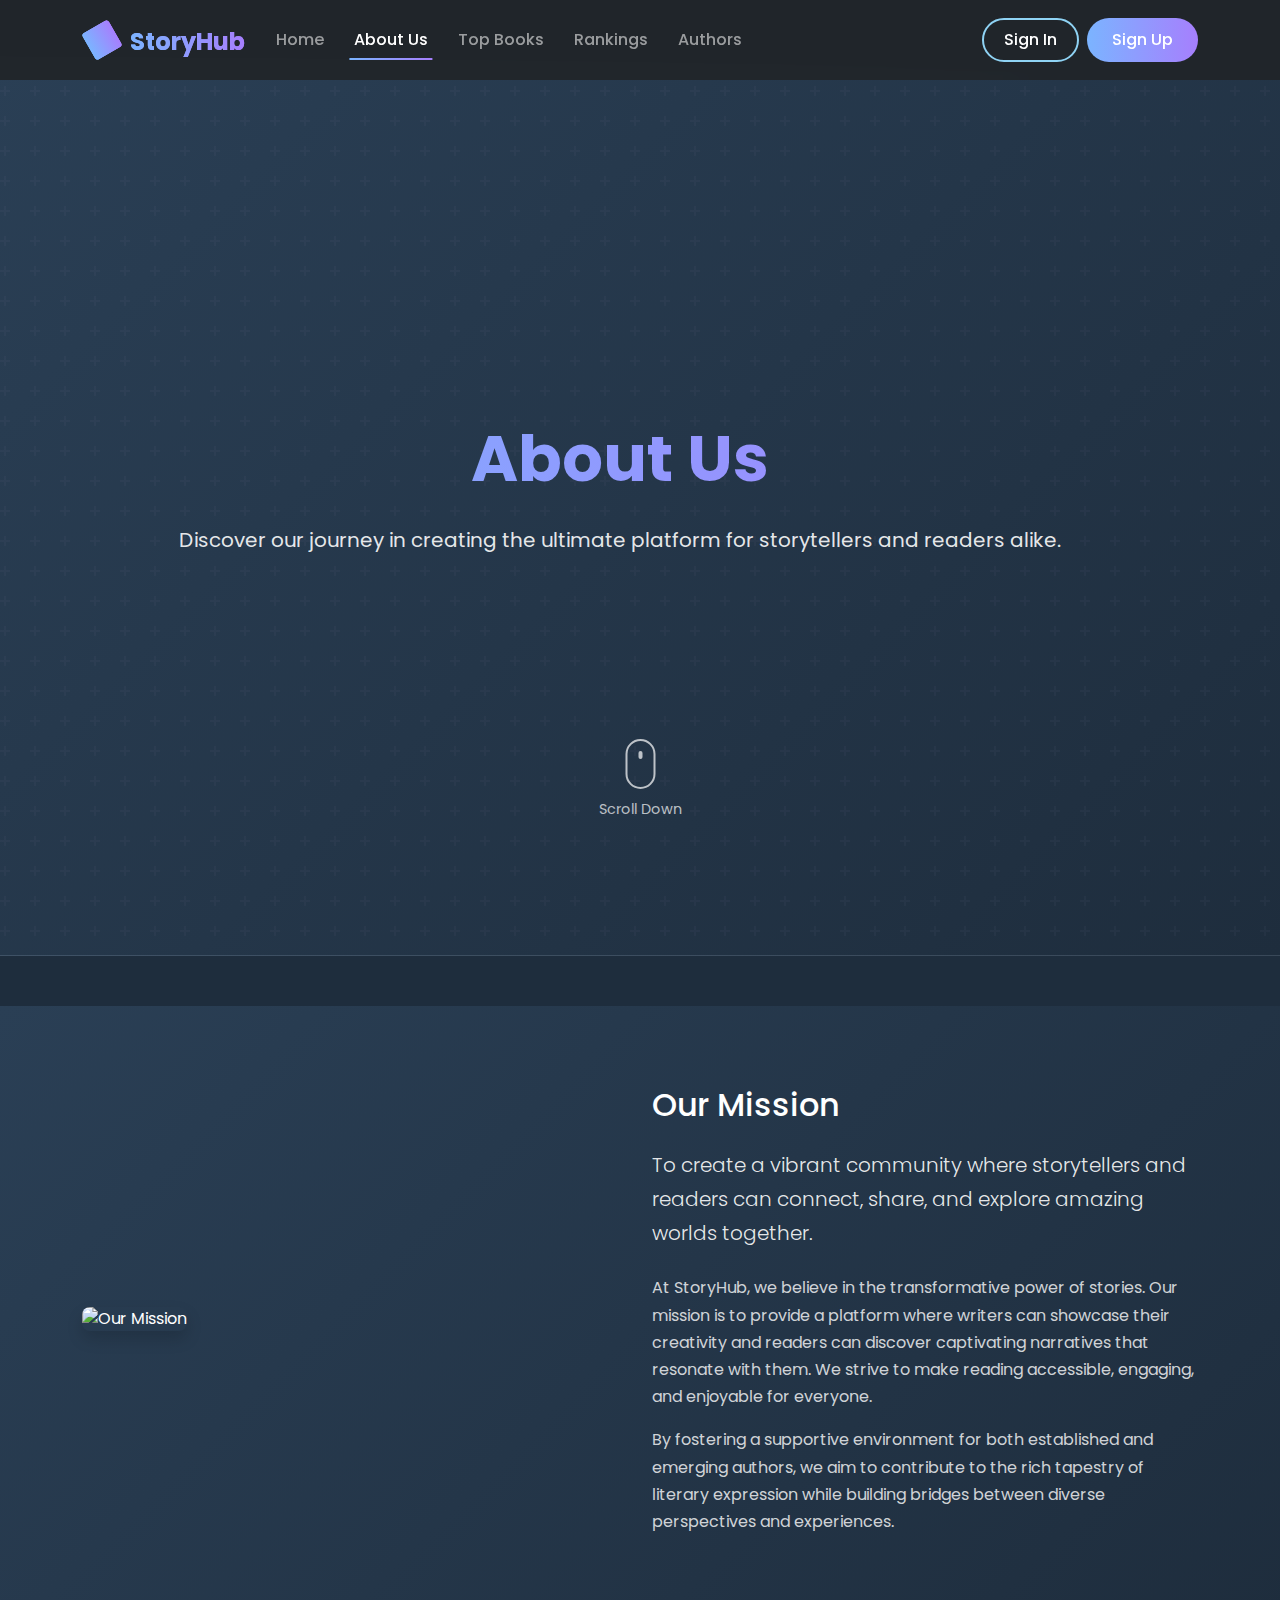
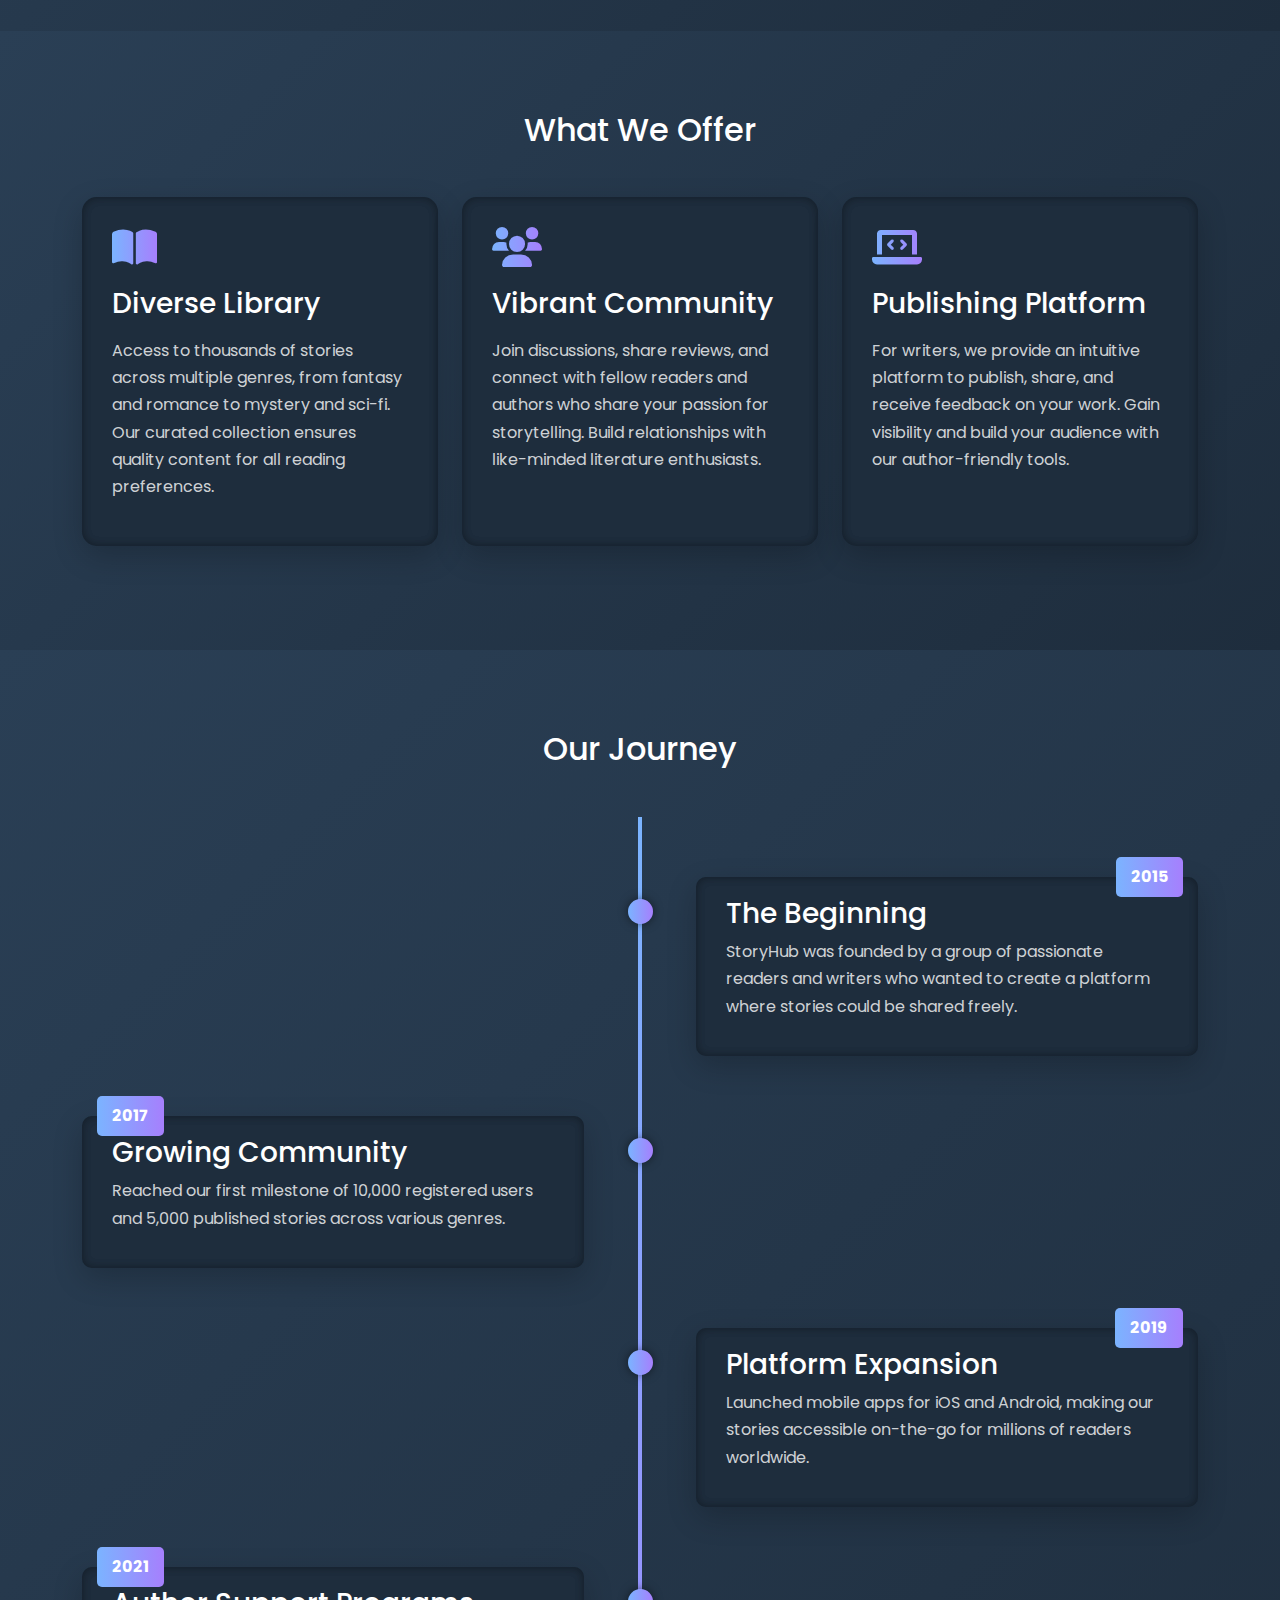
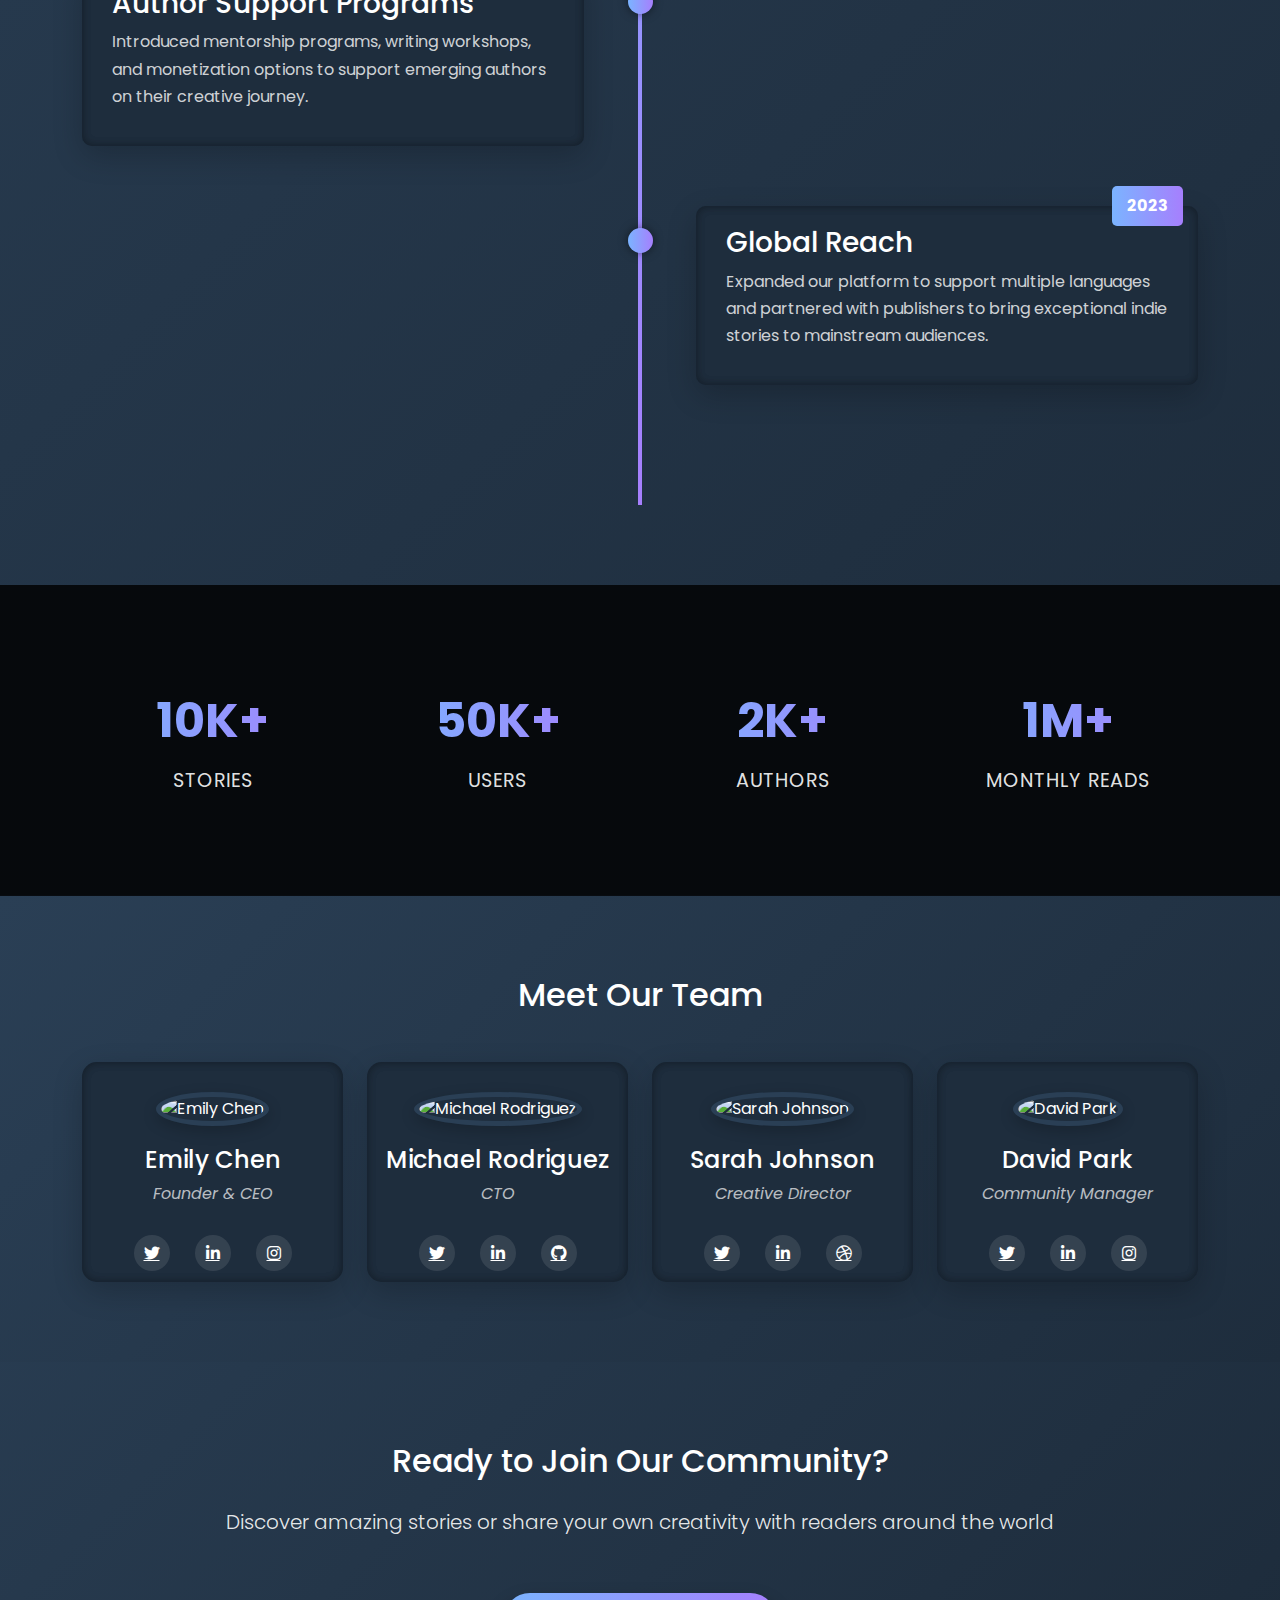
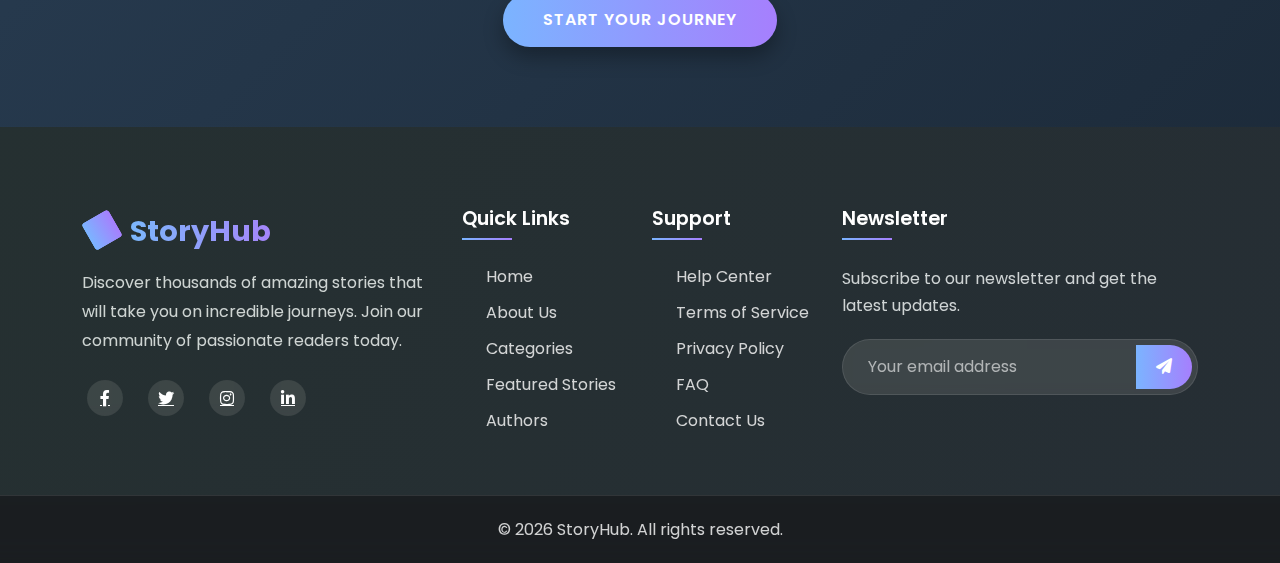
==== commit dfcca065: "update css" ====
--- a/about.html
+++ b/about.html
@@ -82,7 +82,7 @@
 			<div class="about-header">
 				<div class="container">
 					<div class="header-content">
-						<h1>About StoryHub</h1>
+						<h1>About Us</h1>
 						<p>
 							Discover our journey in creating the ultimate platform for storytellers and readers
 							alike.
--- a/assets/css/style.css
+++ b/assets/css/style.css
@@ -39,7 +39,7 @@
 	margin-left: calc(-50vw + 50%);
 	margin-right: calc(-50vw + 50%);
 	position: relative;
-	background: url("/assets/images/background.jpg") center/cover;
+	background: url("../images/background.jpg") center/cover;
 	color: white;
 	display: flex;
 	align-items: center;
@@ -790,9 +790,6 @@
 	color: #fff;
 }
 
-.accordion-body {
-}
-
 /* Rankings Section Styles */
 .rankings-section {
 	padding: 80px 0;
@@ -813,7 +810,7 @@
 }
 
 .ranking-card {
-	background: #2a3f55; /* Dark blue background for the entire card */
+	background: rgba(42, 63, 85, 0.5); /* Dark blue background for the entire card */
 	border-radius: 12px;
 	box-shadow: 0 5px 15px rgba(0, 0, 0, 0.15);
 	overflow: hidden;
@@ -1540,7 +1537,7 @@
 
 .category-item:hover,
 .category-item.active {
-	background: linear-gradient(120deg, rgba(132, 250, 176, 0.1), rgba(143, 211, 244, 0.1));
+	background: linear-gradient(120deg, rgba(98, 87, 255, 0.1), rgba(143, 211, 244, 0.1)) !important;
 	color: #fff;
 }
 
@@ -1637,8 +1634,8 @@
 }
 
 .filter-tag {
-	background: rgba(132, 250, 176, 0.1);
-	color: #84fab0;
+	background: rgba(146, 132, 250, 0.1);
+	color: #7bb4ff;
 	padding: 5px 12px;
 	border-radius: 20px;
 	font-size: 0.9rem;
@@ -1840,7 +1837,7 @@
 
 .genre {
 	color: #7bb4ff;
-	background: rgba(132, 250, 176, 0.1);
+	background: rgba(146, 132, 250, 0.1);
 	padding: 2px 6px;
 	border-radius: 8px;
 	font-size: 0.7rem;
@@ -1874,6 +1871,24 @@
 }
 
 @media (max-width: 768px) {
+	.filter-group {
+		justify-content: flex-start;
+		flex-wrap: wrap;
+		gap: 10px;
+	}
+
+	.top-books-slider-section {
+		display: none;
+	}
+
+	.hero-stats {
+		display: none;
+	}
+
+	.scroll-indicator {
+		display: none;
+	}
+
 	.books-grid {
 		grid-template-columns: repeat(auto-fill, minmax(130px, 1fr));
 		gap: 15px;
--- a/assets/css/about.css
+++ b/assets/css/about.css
@@ -1,4 +1,4 @@
-@import url("https://fonts.googleapis.com/css2?family=Poppins:wght@300;400;500;600;700&display=swap");
+@import url("https://fonts.googleapis.com/css2?family=Poppins:ital,wght@0,100;0,200;0,300;0,400;0,500;0,600;0,700;0,800;0,900;1,100;1,200;1,300;1,400;1,500;1,600;1,700;1,800;1,900&display=swap");
 
 * {
 	margin: 0;
@@ -67,9 +67,9 @@
 
 /* Scroll Down Animation */
 .scroll-down {
-	/* position: absolute;
+	position: absolute;
 	bottom: 15%;
-	left: 50%; */
+	left: 50%;
 	transform: translateX(-50%);
 	display: flex;
 	flex-direction: column;
@@ -383,6 +383,14 @@
 }
 
 @media (max-width: 767px) {
+	.about-header .header-content {
+		max-width: 100%;
+	}
+
+	.scroll-down {
+		display: none;
+	}
+
 	.timeline::before {
 		left: 40px;
 	}
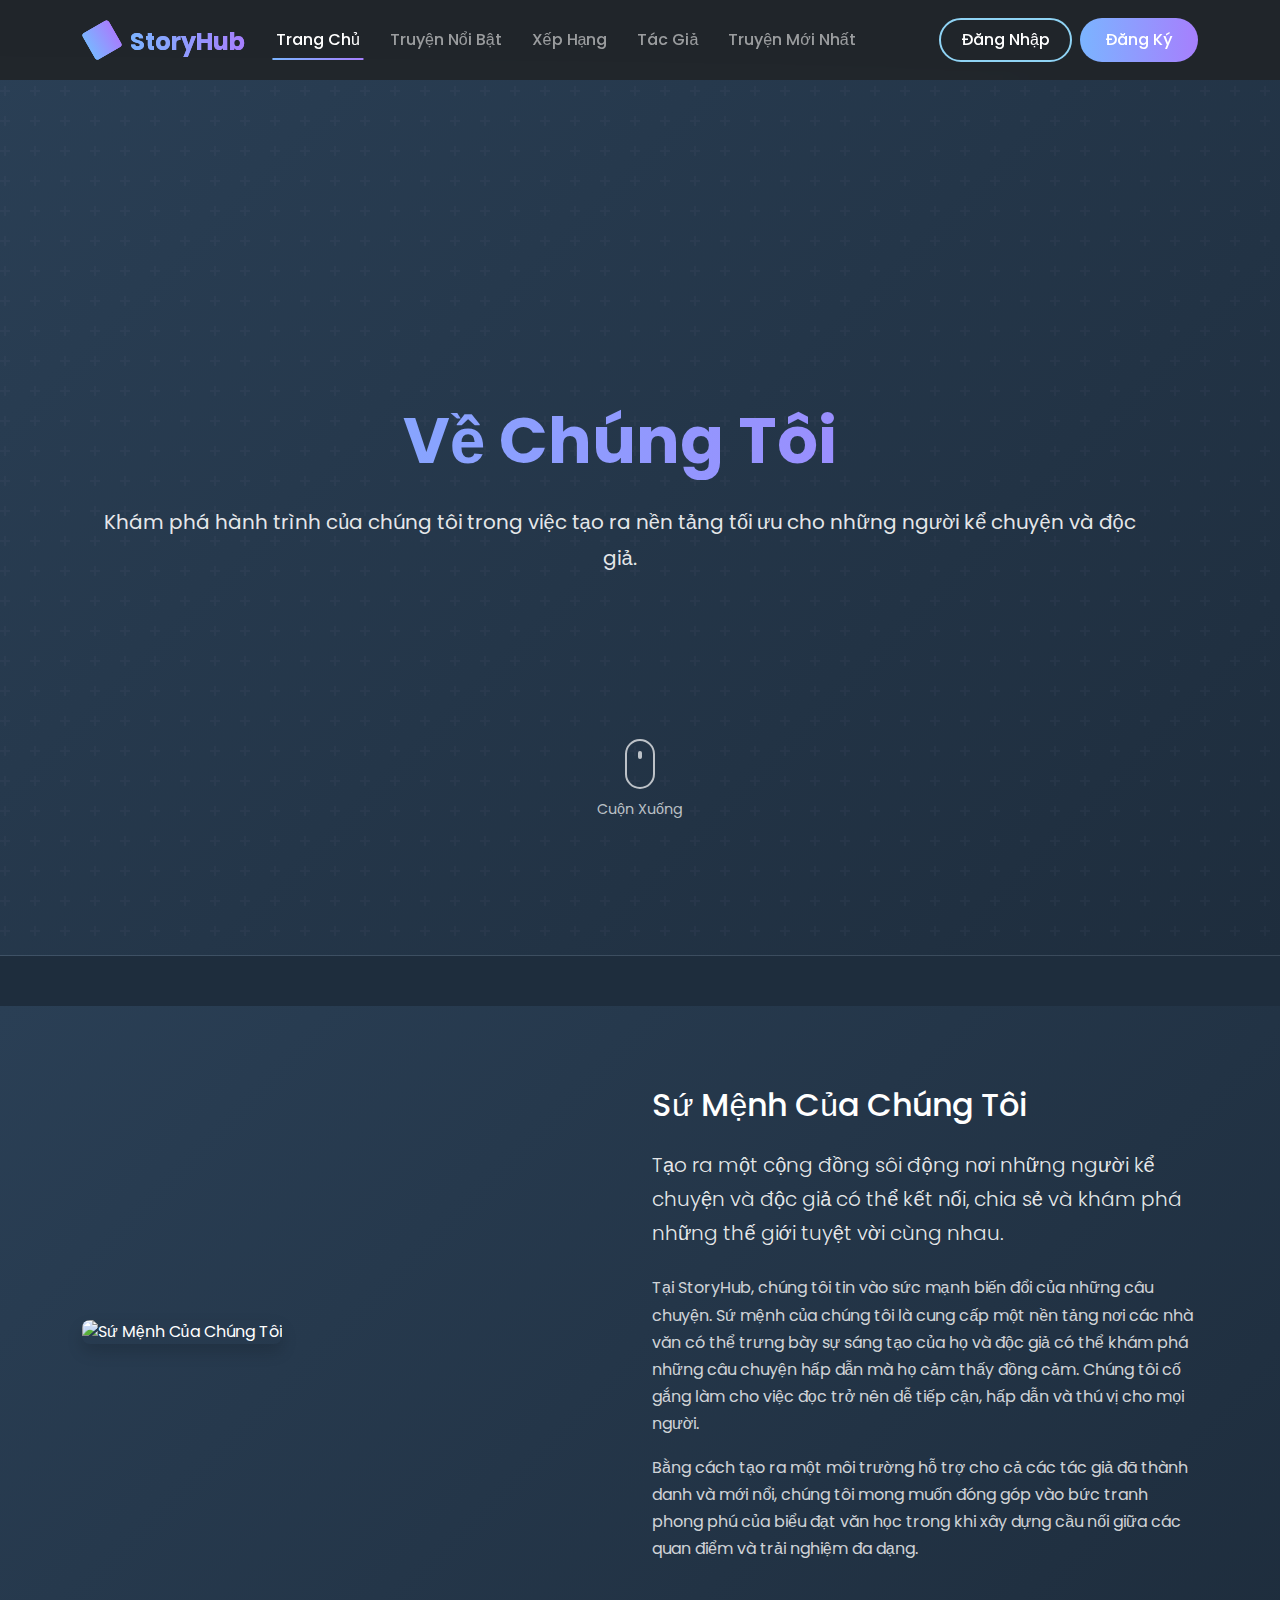
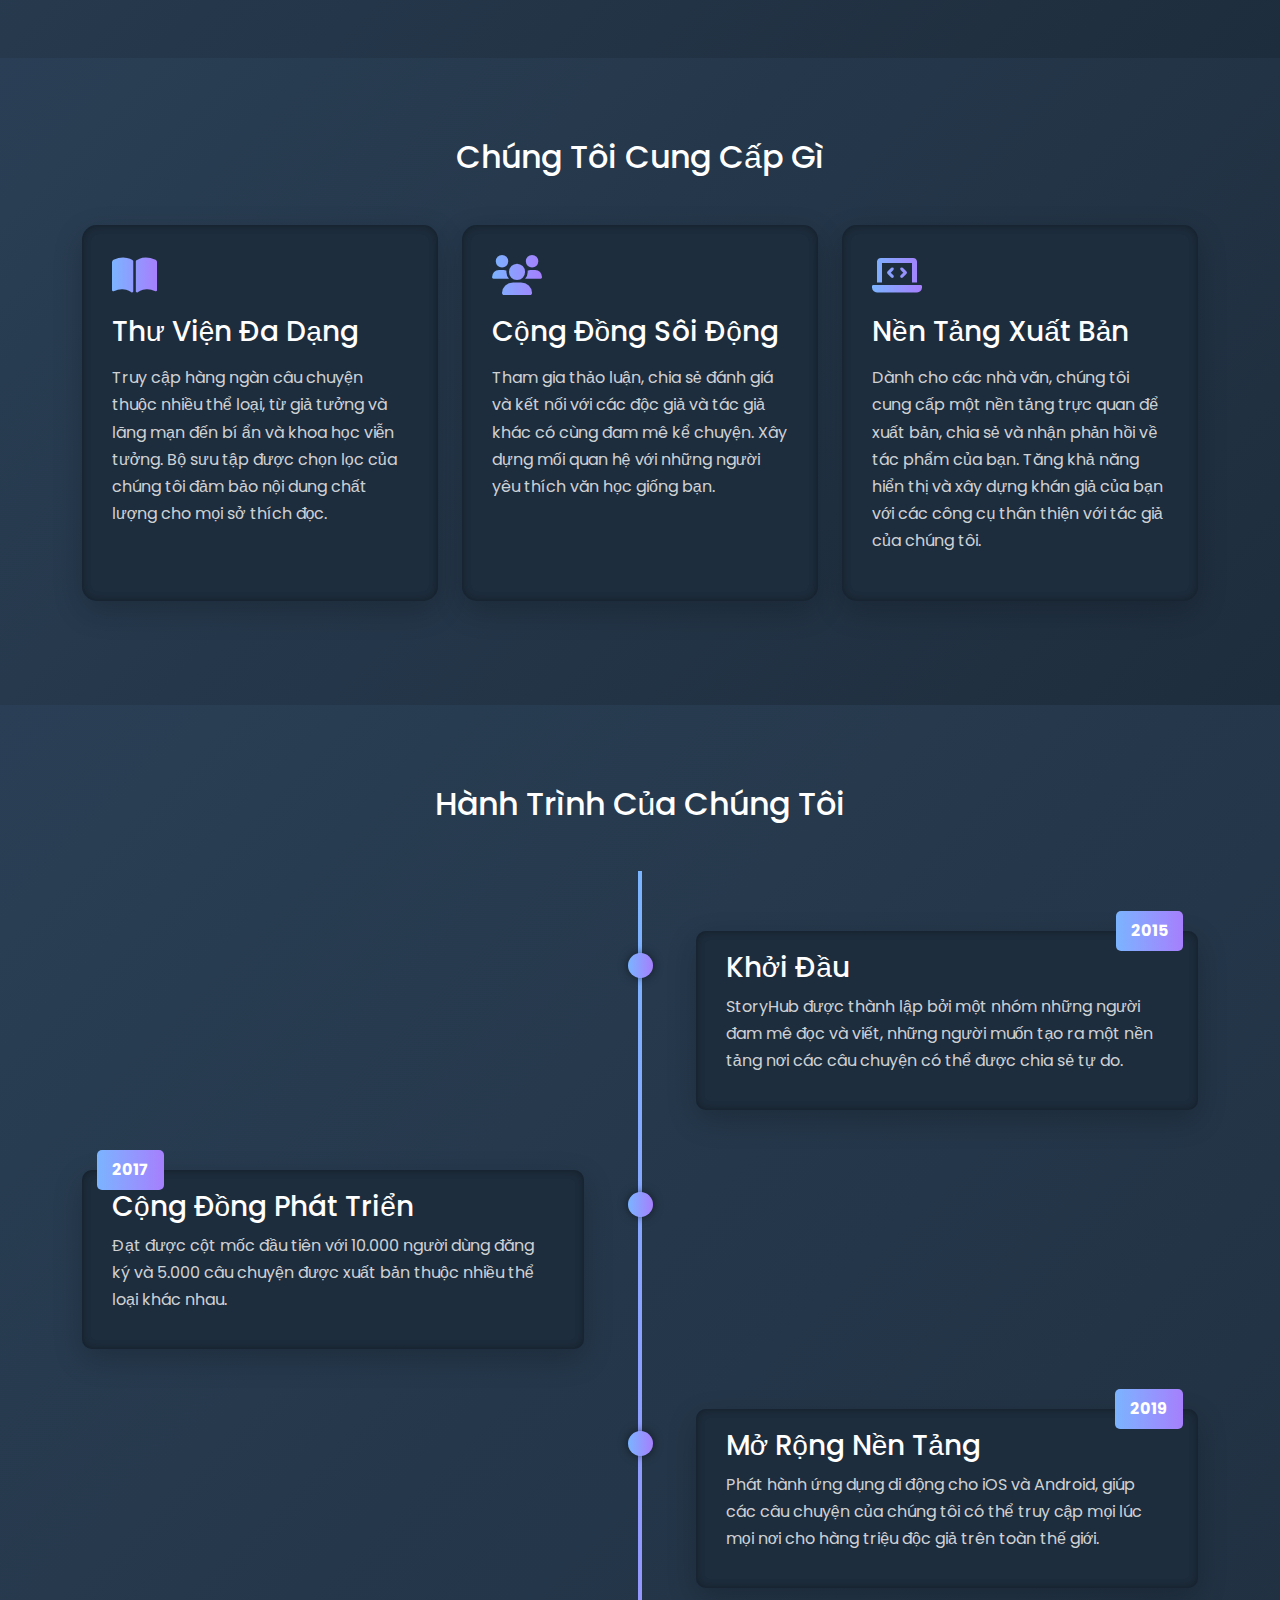
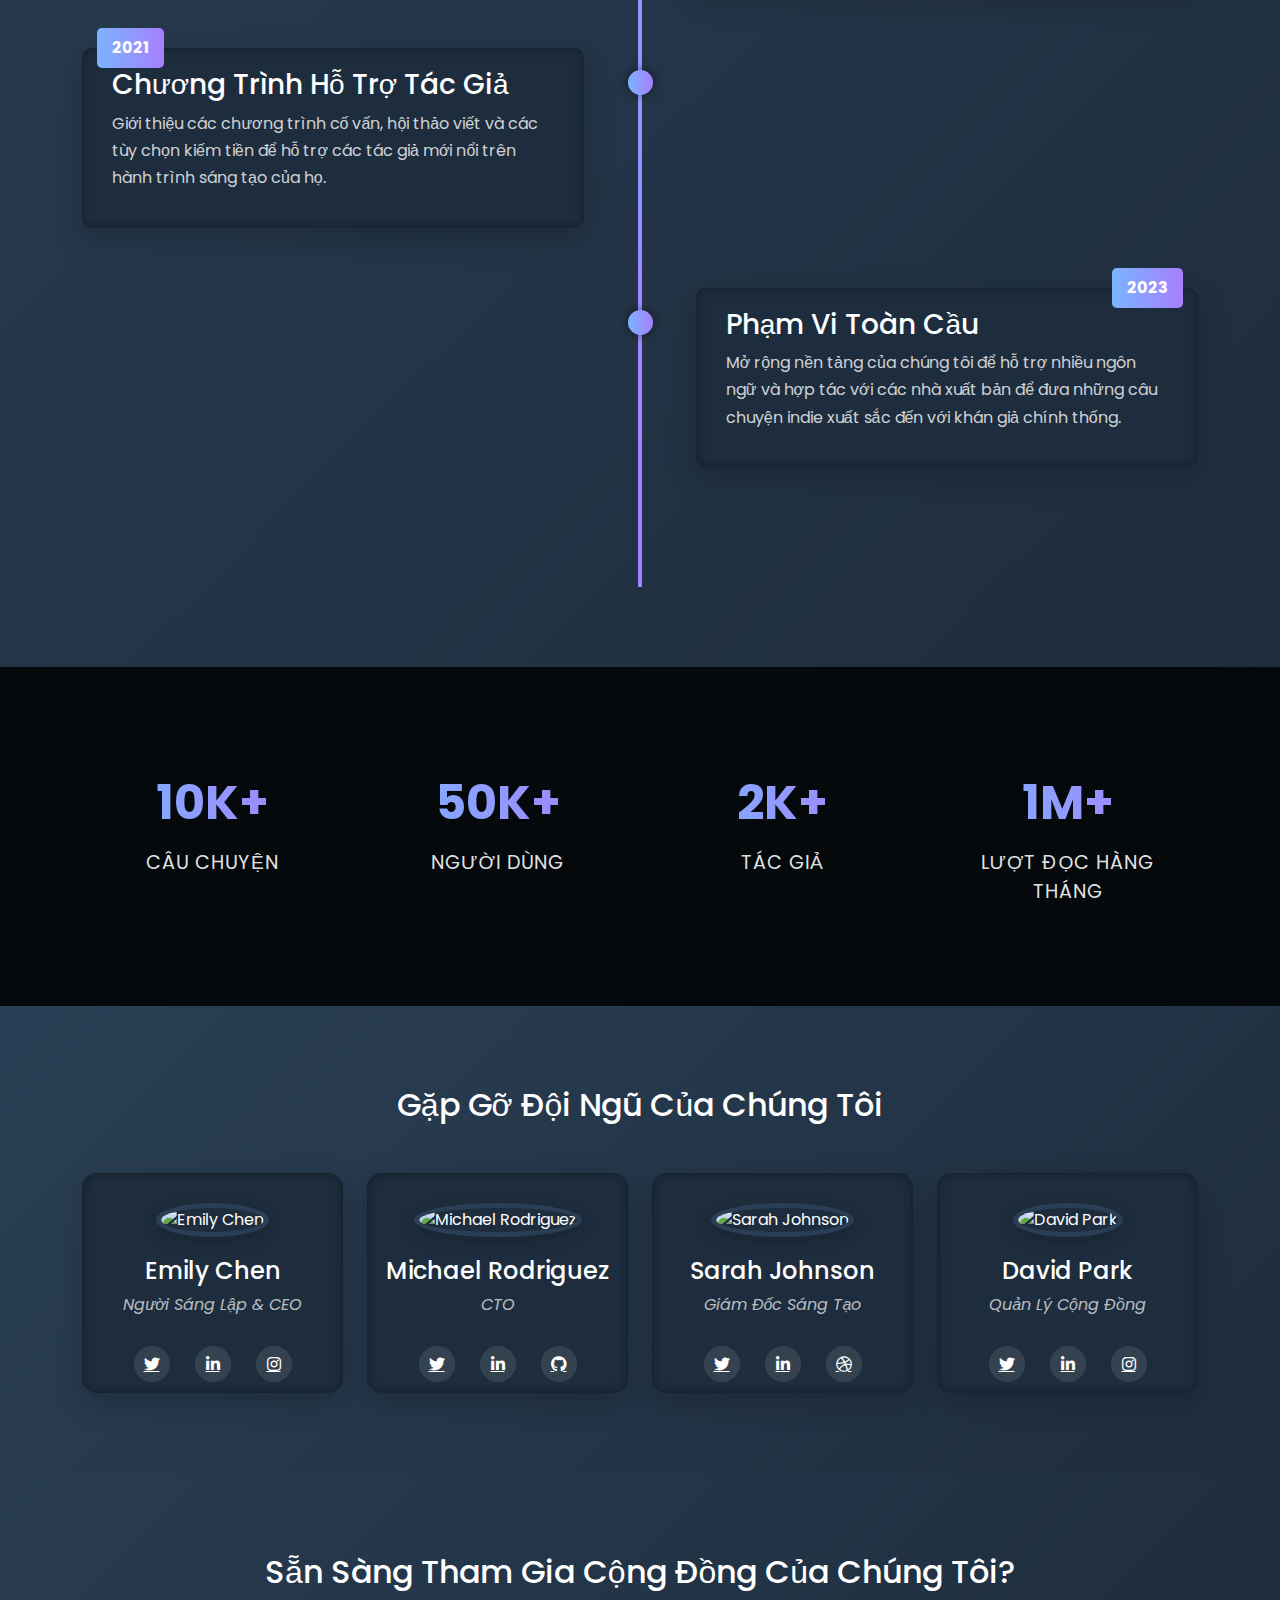
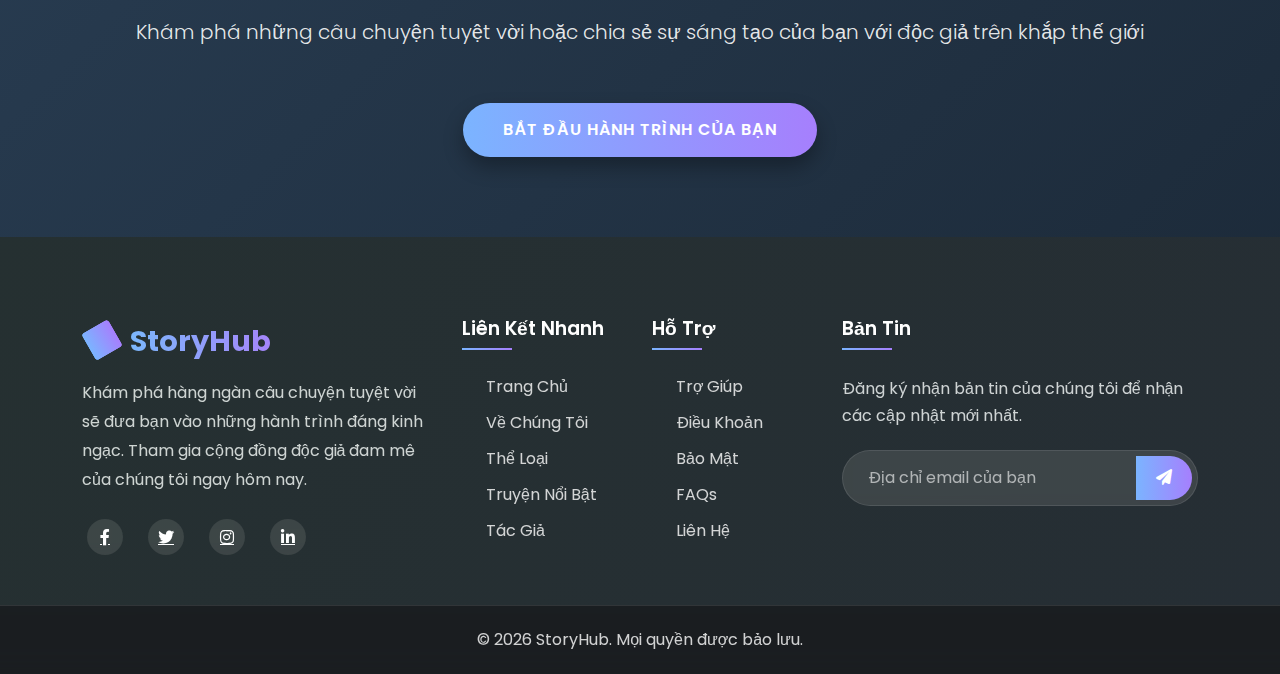
==== commit 930a95ac: "create login page" ====
--- a/about.html
+++ b/about.html
@@ -46,19 +46,19 @@
 				<div class="collapse navbar-collapse" id="navbarNav">
 					<ul class="navbar-nav me-auto">
 						<li class="nav-item">
-							<a class="nav-link" href="index.html">Home</a>
+							<a class="nav-link active" href="#hero">Trang Chủ</a>
 						</li>
 						<li class="nav-item">
-							<a class="nav-link active" href="about.html">About Us</a>
+							<a class="nav-link" href="#top-books">Truyện Nổi Bật</a>
 						</li>
 						<li class="nav-item">
-							<a class="nav-link" href="index.html#top-books">Top Books</a>
+							<a class="nav-link" href="#rankings">Xếp Hạng</a>
 						</li>
 						<li class="nav-item">
-							<a class="nav-link" href="index.html#rankings">Rankings</a>
+							<a class="nav-link" href="#authors">Tác Giả</a>
 						</li>
 						<li class="nav-item">
-							<a class="nav-link" href="index.html#authors">Authors</a>
+							<a class="nav-link" href="#latest-stories">Truyện Mới Nhất</a>
 						</li>
 					</ul>
 					<div class="nav-auth-buttons">
@@ -67,10 +67,10 @@
 							data-bs-toggle="modal"
 							data-bs-target="#signinModal"
 						>
-							Sign In
+							Đăng Nhập
 						</button>
 						<button class="btn btn-signup" data-bs-toggle="modal" data-bs-target="#signupModal">
-							Sign Up
+							Đăng Ký
 						</button>
 					</div>
 				</div>
@@ -82,16 +82,16 @@
 			<div class="about-header">
 				<div class="container">
 					<div class="header-content">
-						<h1>About Us</h1>
+						<h1>Về Chúng Tôi</h1>
 						<p>
-							Discover our journey in creating the ultimate platform for storytellers and readers
-							alike.
+							Khám phá hành trình của chúng tôi trong việc tạo ra nền tảng tối ưu cho những người kể
+							chuyện và độc giả.
 						</p>
 					</div>
 				</div>
 				<div class="scroll-down">
 					<div class="mouse"></div>
-					<span>Scroll Down</span>
+					<span>Cuộn Xuống</span>
 				</div>
 			</div>
 		</section>
@@ -103,26 +103,26 @@
 					<div class="col-lg-6 mb-4 mb-lg-0">
 						<img
 							src="https://picsum.photos/seed/ourmission/600/400"
-							alt="Our Mission"
+							alt="Sứ Mệnh Của Chúng Tôi"
 							class="img-fluid rounded-3 shadow"
 						/>
 					</div>
 					<div class="col-lg-6">
-						<h2 class="mb-4">Our Mission</h2>
+						<h2 class="mb-4">Sứ Mệnh Của Chúng Tôi</h2>
 						<p class="lead mb-4">
-							To create a vibrant community where storytellers and readers can connect, share, and
-							explore amazing worlds together.
+							Tạo ra một cộng đồng sôi động nơi những người kể chuyện và độc giả có thể kết nối,
+							chia sẻ và khám phá những thế giới tuyệt vời cùng nhau.
 						</p>
 						<p>
-							At StoryHub, we believe in the transformative power of stories. Our mission is to
-							provide a platform where writers can showcase their creativity and readers can
-							discover captivating narratives that resonate with them. We strive to make reading
-							accessible, engaging, and enjoyable for everyone.
+							Tại StoryHub, chúng tôi tin vào sức mạnh biến đổi của những câu chuyện. Sứ mệnh của
+							chúng tôi là cung cấp một nền tảng nơi các nhà văn có thể trưng bày sự sáng tạo của họ
+							và độc giả có thể khám phá những câu chuyện hấp dẫn mà họ cảm thấy đồng cảm. Chúng tôi
+							cố gắng làm cho việc đọc trở nên dễ tiếp cận, hấp dẫn và thú vị cho mọi người.
 						</p>
 						<p>
-							By fostering a supportive environment for both established and emerging authors, we
-							aim to contribute to the rich tapestry of literary expression while building bridges
-							between diverse perspectives and experiences.
+							Bằng cách tạo ra một môi trường hỗ trợ cho cả các tác giả đã thành danh và mới nổi,
+							chúng tôi mong muốn đóng góp vào bức tranh phong phú của biểu đạt văn học trong khi
+							xây dựng cầu nối giữa các quan điểm và trải nghiệm đa dạng.
 						</p>
 					</div>
 				</div>
@@ -132,38 +132,38 @@
 		<!-- What We Offer Section -->
 		<section class="about-section bg-light">
 			<div class="container">
-				<h2 class="text-center mb-5">What We Offer</h2>
+				<h2 class="text-center mb-5">Chúng Tôi Cung Cấp Gì</h2>
 				<div class="row">
 					<div class="col-md-4 mb-4">
 						<div class="about-card">
 							<i class="fas fa-book-open"></i>
-							<h3 class="mb-3">Diverse Library</h3>
-							<p>
-								Access to thousands of stories across multiple genres, from fantasy and romance to
-								mystery and sci-fi. Our curated collection ensures quality content for all reading
-								preferences.
+							<h3 class="mb-3">Thư Viện Đa Dạng</h3>
+							<p>
+								Truy cập hàng ngàn câu chuyện thuộc nhiều thể loại, từ giả tưởng và lãng mạn đến bí
+								ẩn và khoa học viễn tưởng. Bộ sưu tập được chọn lọc của chúng tôi đảm bảo nội dung
+								chất lượng cho mọi sở thích đọc.
 							</p>
 						</div>
 					</div>
 					<div class="col-md-4 mb-4">
 						<div class="about-card">
 							<i class="fas fa-users"></i>
-							<h3 class="mb-3">Vibrant Community</h3>
-							<p>
-								Join discussions, share reviews, and connect with fellow readers and authors who
-								share your passion for storytelling. Build relationships with like-minded literature
-								enthusiasts.
+							<h3 class="mb-3">Cộng Đồng Sôi Động</h3>
+							<p>
+								Tham gia thảo luận, chia sẻ đánh giá và kết nối với các độc giả và tác giả khác có
+								cùng đam mê kể chuyện. Xây dựng mối quan hệ với những người yêu thích văn học giống
+								bạn.
 							</p>
 						</div>
 					</div>
 					<div class="col-md-4 mb-4">
 						<div class="about-card">
 							<i class="fas fa-laptop-code"></i>
-							<h3 class="mb-3">Publishing Platform</h3>
-							<p>
-								For writers, we provide an intuitive platform to publish, share, and receive
-								feedback on your work. Gain visibility and build your audience with our
-								author-friendly tools.
+							<h3 class="mb-3">Nền Tảng Xuất Bản</h3>
+							<p>
+								Dành cho các nhà văn, chúng tôi cung cấp một nền tảng trực quan để xuất bản, chia sẻ
+								và nhận phản hồi về tác phẩm của bạn. Tăng khả năng hiển thị và xây dựng khán giả
+								của bạn với các công cụ thân thiện với tác giả của chúng tôi.
 							</p>
 						</div>
 					</div>
@@ -174,55 +174,55 @@
 		<!-- Our Journey Timeline -->
 		<section class="about-section">
 			<div class="container">
-				<h2 class="text-center mb-5">Our Journey</h2>
+				<h2 class="text-center mb-5">Hành Trình Của Chúng Tôi</h2>
 				<div class="timeline">
 					<div class="timeline-item">
 						<div class="timeline-content">
 							<span class="timeline-date">2015</span>
-							<h3>The Beginning</h3>
-							<p>
-								StoryHub was founded by a group of passionate readers and writers who wanted to
-								create a platform where stories could be shared freely.
+							<h3>Khởi Đầu</h3>
+							<p>
+								StoryHub được thành lập bởi một nhóm những người đam mê đọc và viết, những người
+								muốn tạo ra một nền tảng nơi các câu chuyện có thể được chia sẻ tự do.
 							</p>
 						</div>
 					</div>
 					<div class="timeline-item">
 						<div class="timeline-content">
 							<span class="timeline-date">2017</span>
-							<h3>Growing Community</h3>
-							<p>
-								Reached our first milestone of 10,000 registered users and 5,000 published stories
-								across various genres.
+							<h3>Cộng Đồng Phát Triển</h3>
+							<p>
+								Đạt được cột mốc đầu tiên với 10.000 người dùng đăng ký và 5.000 câu chuyện được
+								xuất bản thuộc nhiều thể loại khác nhau.
 							</p>
 						</div>
 					</div>
 					<div class="timeline-item">
 						<div class="timeline-content">
 							<span class="timeline-date">2019</span>
-							<h3>Platform Expansion</h3>
-							<p>
-								Launched mobile apps for iOS and Android, making our stories accessible on-the-go
-								for millions of readers worldwide.
+							<h3>Mở Rộng Nền Tảng</h3>
+							<p>
+								Phát hành ứng dụng di động cho iOS và Android, giúp các câu chuyện của chúng tôi có
+								thể truy cập mọi lúc mọi nơi cho hàng triệu độc giả trên toàn thế giới.
 							</p>
 						</div>
 					</div>
 					<div class="timeline-item">
 						<div class="timeline-content">
 							<span class="timeline-date">2021</span>
-							<h3>Author Support Programs</h3>
-							<p>
-								Introduced mentorship programs, writing workshops, and monetization options to
-								support emerging authors on their creative journey.
+							<h3>Chương Trình Hỗ Trợ Tác Giả</h3>
+							<p>
+								Giới thiệu các chương trình cố vấn, hội thảo viết và các tùy chọn kiếm tiền để hỗ
+								trợ các tác giả mới nổi trên hành trình sáng tạo của họ.
 							</p>
 						</div>
 					</div>
 					<div class="timeline-item">
 						<div class="timeline-content">
 							<span class="timeline-date">2023</span>
-							<h3>Global Reach</h3>
-							<p>
-								Expanded our platform to support multiple languages and partnered with publishers to
-								bring exceptional indie stories to mainstream audiences.
+							<h3>Phạm Vi Toàn Cầu</h3>
+							<p>
+								Mở rộng nền tảng của chúng tôi để hỗ trợ nhiều ngôn ngữ và hợp tác với các nhà xuất
+								bản để đưa những câu chuyện indie xuất sắc đến với khán giả chính thống.
 							</p>
 						</div>
 					</div>
@@ -237,25 +237,25 @@
 					<div class="col-md-3 col-6">
 						<div class="counter-item">
 							<div class="counter-value">10K+</div>
-							<div class="counter-label">Stories</div>
+							<div class="counter-label">Câu Chuyện</div>
 						</div>
 					</div>
 					<div class="col-md-3 col-6">
 						<div class="counter-item">
 							<div class="counter-value">50K+</div>
-							<div class="counter-label">Users</div>
+							<div class="counter-label">Người Dùng</div>
 						</div>
 					</div>
 					<div class="col-md-3 col-6">
 						<div class="counter-item">
 							<div class="counter-value">2K+</div>
-							<div class="counter-label">Authors</div>
+							<div class="counter-label">Tác Giả</div>
 						</div>
 					</div>
 					<div class="col-md-3 col-6">
 						<div class="counter-item">
 							<div class="counter-value">1M+</div>
-							<div class="counter-label">Monthly Reads</div>
+							<div class="counter-label">Lượt Đọc Hàng Tháng</div>
 						</div>
 					</div>
 				</div>
@@ -265,13 +265,13 @@
 		<!-- Our Team Section -->
 		<section class="about-section">
 			<div class="container">
-				<h2 class="text-center mb-5">Meet Our Team</h2>
+				<h2 class="text-center mb-5">Gặp Gỡ Đội Ngũ Của Chúng Tôi</h2>
 				<div class="row">
 					<div class="col-lg-3 col-md-6">
 						<div class="team-member">
 							<img src="https://picsum.photos/seed/ceo/400/400" alt="Emily Chen" />
 							<h4>Emily Chen</h4>
-							<p class="position">Founder & CEO</p>
+							<p class="position">Người Sáng Lập & CEO</p>
 							<div class="social-links">
 								<a href="#"><i class="fab fa-twitter"></i></a>
 								<a href="#"><i class="fab fa-linkedin-in"></i></a>
@@ -295,7 +295,7 @@
 						<div class="team-member">
 							<img src="https://picsum.photos/seed/design/400/400" alt="Sarah Johnson" />
 							<h4>Sarah Johnson</h4>
-							<p class="position">Creative Director</p>
+							<p class="position">Giám Đốc Sáng Tạo</p>
 							<div class="social-links">
 								<a href="#"><i class="fab fa-twitter"></i></a>
 								<a href="#"><i class="fab fa-linkedin-in"></i></a>
@@ -307,7 +307,7 @@
 						<div class="team-member">
 							<img src="https://picsum.photos/seed/community/400/400" alt="David Park" />
 							<h4>David Park</h4>
-							<p class="position">Community Manager</p>
+							<p class="position">Quản Lý Cộng Đồng</p>
 							<div class="social-links">
 								<a href="#"><i class="fab fa-twitter"></i></a>
 								<a href="#"><i class="fab fa-linkedin-in"></i></a>
@@ -322,12 +322,13 @@
 		<!-- Call to Action Section -->
 		<section class="cta-section">
 			<div class="container">
-				<h2 class="mb-4">Ready to Join Our Community?</h2>
+				<h2 class="mb-4">Sẵn Sàng Tham Gia Cộng Đồng Của Chúng Tôi?</h2>
 				<p class="lead mb-4">
-					Discover amazing stories or share your own creativity with readers around the world
+					Khám phá những câu chuyện tuyệt vời hoặc chia sẻ sự sáng tạo của bạn với độc giả trên khắp
+					thế giới
 				</p>
 				<a href="#" class="cta-btn" data-bs-toggle="modal" data-bs-target="#signupModal"
-					>Start Your Journey</a
+					>Bắt Đầu Hành Trình Của Bạn</a
 				>
 			</div>
 		</section>
@@ -337,7 +338,7 @@
 			<div class="footer-top">
 				<div class="container">
 					<div class="row">
-						<!-- About Column -->
+						<!-- Cột Giới Thiệu -->
 						<div class="col-lg-4 col-md-6 mb-4 mb-lg-0">
 							<div class="footer-logo d-flex align-items-center mb-3">
 								<div class="logo-container me-2">
@@ -350,8 +351,8 @@
 								<span class="brand-text">StoryHub</span>
 							</div>
 							<p class="footer-about">
-								Discover thousands of amazing stories that will take you on incredible journeys.
-								Join our community of passionate readers today.
+								Khám phá hàng ngàn câu chuyện tuyệt vời sẽ đưa bạn vào những hành trình đáng kinh
+								ngạc. Tham gia cộng đồng độc giả đam mê của chúng tôi ngay hôm nay.
 							</p>
 							<div class="social-links">
 								<a href="#" class="social-link"><i class="fab fa-facebook-f"></i></a>
@@ -361,37 +362,39 @@
 							</div>
 						</div>
 
-						<!-- Quick Links -->
+						<!-- Liên Kết Nhanh -->
 						<div class="col-lg-2 col-md-6 mb-4 mb-lg-0">
-							<h4 class="footer-title">Quick Links</h4>
+							<h4 class="footer-title">Liên Kết Nhanh</h4>
 							<ul class="footer-links">
-								<li><a href="#hero">Home</a></li>
-								<li><a href="about.html">About Us</a></li>
-								<li><a href="#top-books">Categories</a></li>
-								<li><a href="#rankings">Featured Stories</a></li>
-								<li><a href="#authors">Authors</a></li>
+								<li><a href="#hero">Trang Chủ</a></li>
+								<li><a href="about.html">Về Chúng Tôi</a></li>
+								<li><a href="#top-books">Thể Loại</a></li>
+								<li><a href="#rankings">Truyện Nổi Bật</a></li>
+								<li><a href="#authors">Tác Giả</a></li>
 							</ul>
 						</div>
 
-						<!-- Help & Support -->
+						<!-- Hỗ Trợ & Trợ Giúp -->
 						<div class="col-lg-2 col-md-6 mb-4 mb-lg-0">
-							<h4 class="footer-title">Support</h4>
+							<h4 class="footer-title">Hỗ Trợ</h4>
 							<ul class="footer-links">
-								<li><a href="help-center.html">Help Center</a></li>
-								<li><a href="terms-of-service.html">Terms of Service</a></li>
-								<li><a href="privacy-policy.html">Privacy Policy</a></li>
-								<li><a href="faqs.html">FAQ</a></li>
-								<li><a href="contact-us.html">Contact Us</a></li>
+								<li><a href="help-center.html">Trợ Giúp</a></li>
+								<li><a href="terms-of-service.html">Điều Khoản</a></li>
+								<li><a href="privacy-policy.html">Bảo Mật</a></li>
+								<li><a href="faqs.html">FAQs</a></li>
+								<li><a href="contact-us.html">Liên Hệ</a></li>
 							</ul>
 						</div>
 
-						<!-- Newsletter -->
+						<!-- Bản Tin -->
 						<div class="col-lg-4 col-md-6">
-							<h4 class="footer-title">Newsletter</h4>
-							<p class="newsletter-text">Subscribe to our newsletter and get the latest updates.</p>
+							<h4 class="footer-title">Bản Tin</h4>
+							<p class="newsletter-text">
+								Đăng ký nhận bản tin của chúng tôi để nhận các cập nhật mới nhất.
+							</p>
 							<form class="newsletter-form">
 								<div class="input-group">
-									<input type="email" class="form-control" placeholder="Your email address" />
+									<input type="email" class="form-control" placeholder="Địa chỉ email của bạn" />
 									<button class="btn btn-subscribe" type="submit">
 										<i class="fas fa-paper-plane"></i>
 									</button>
@@ -402,13 +405,13 @@
 				</div>
 			</div>
 
-			<!-- Copyright Section -->
+			<!-- Phần Bản Quyền -->
 			<div class="footer-bottom">
 				<div class="container">
 					<div class="row align-items-center">
 						<div class="text-center">
 							<p class="copyright">
-								© <span id="currentYear"></span> StoryHub. All rights reserved.
+								© <span id="currentYear"></span> StoryHub. Mọi quyền được bảo lưu.
 							</p>
 						</div>
 					</div>
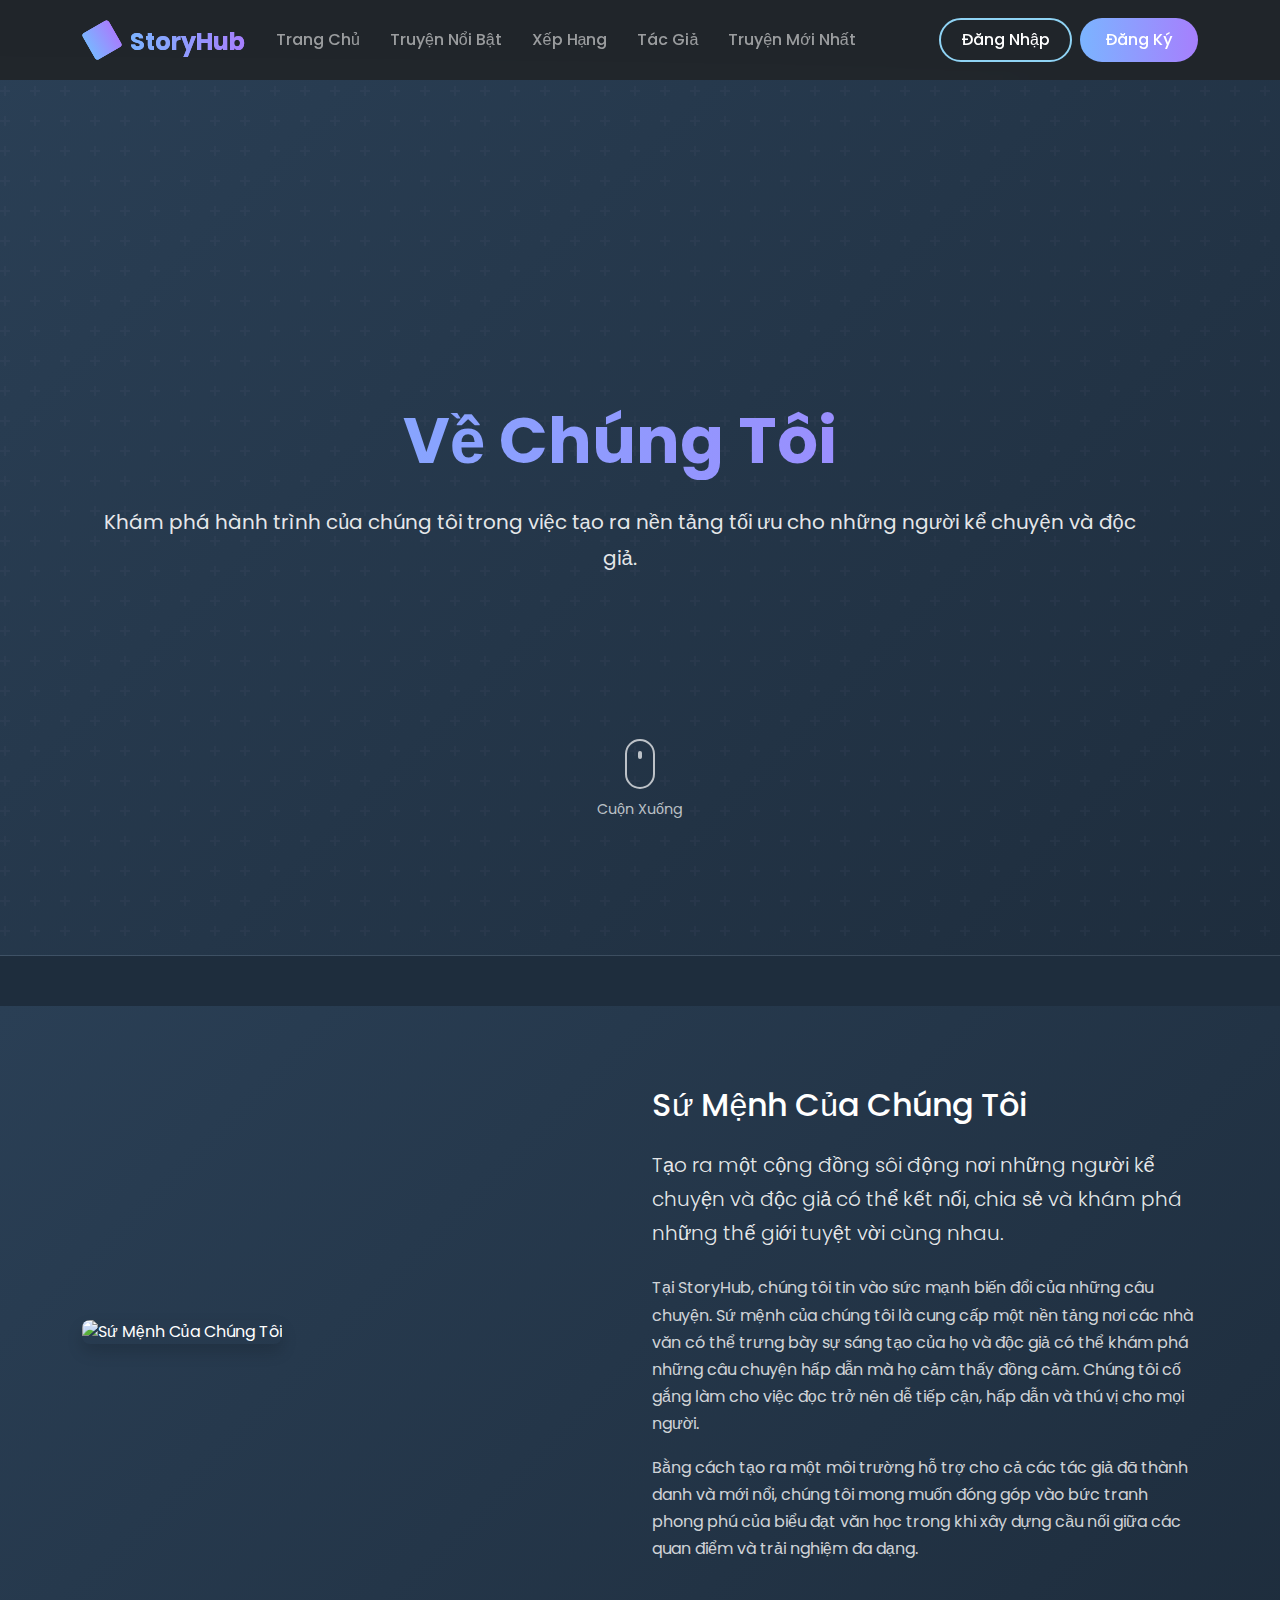
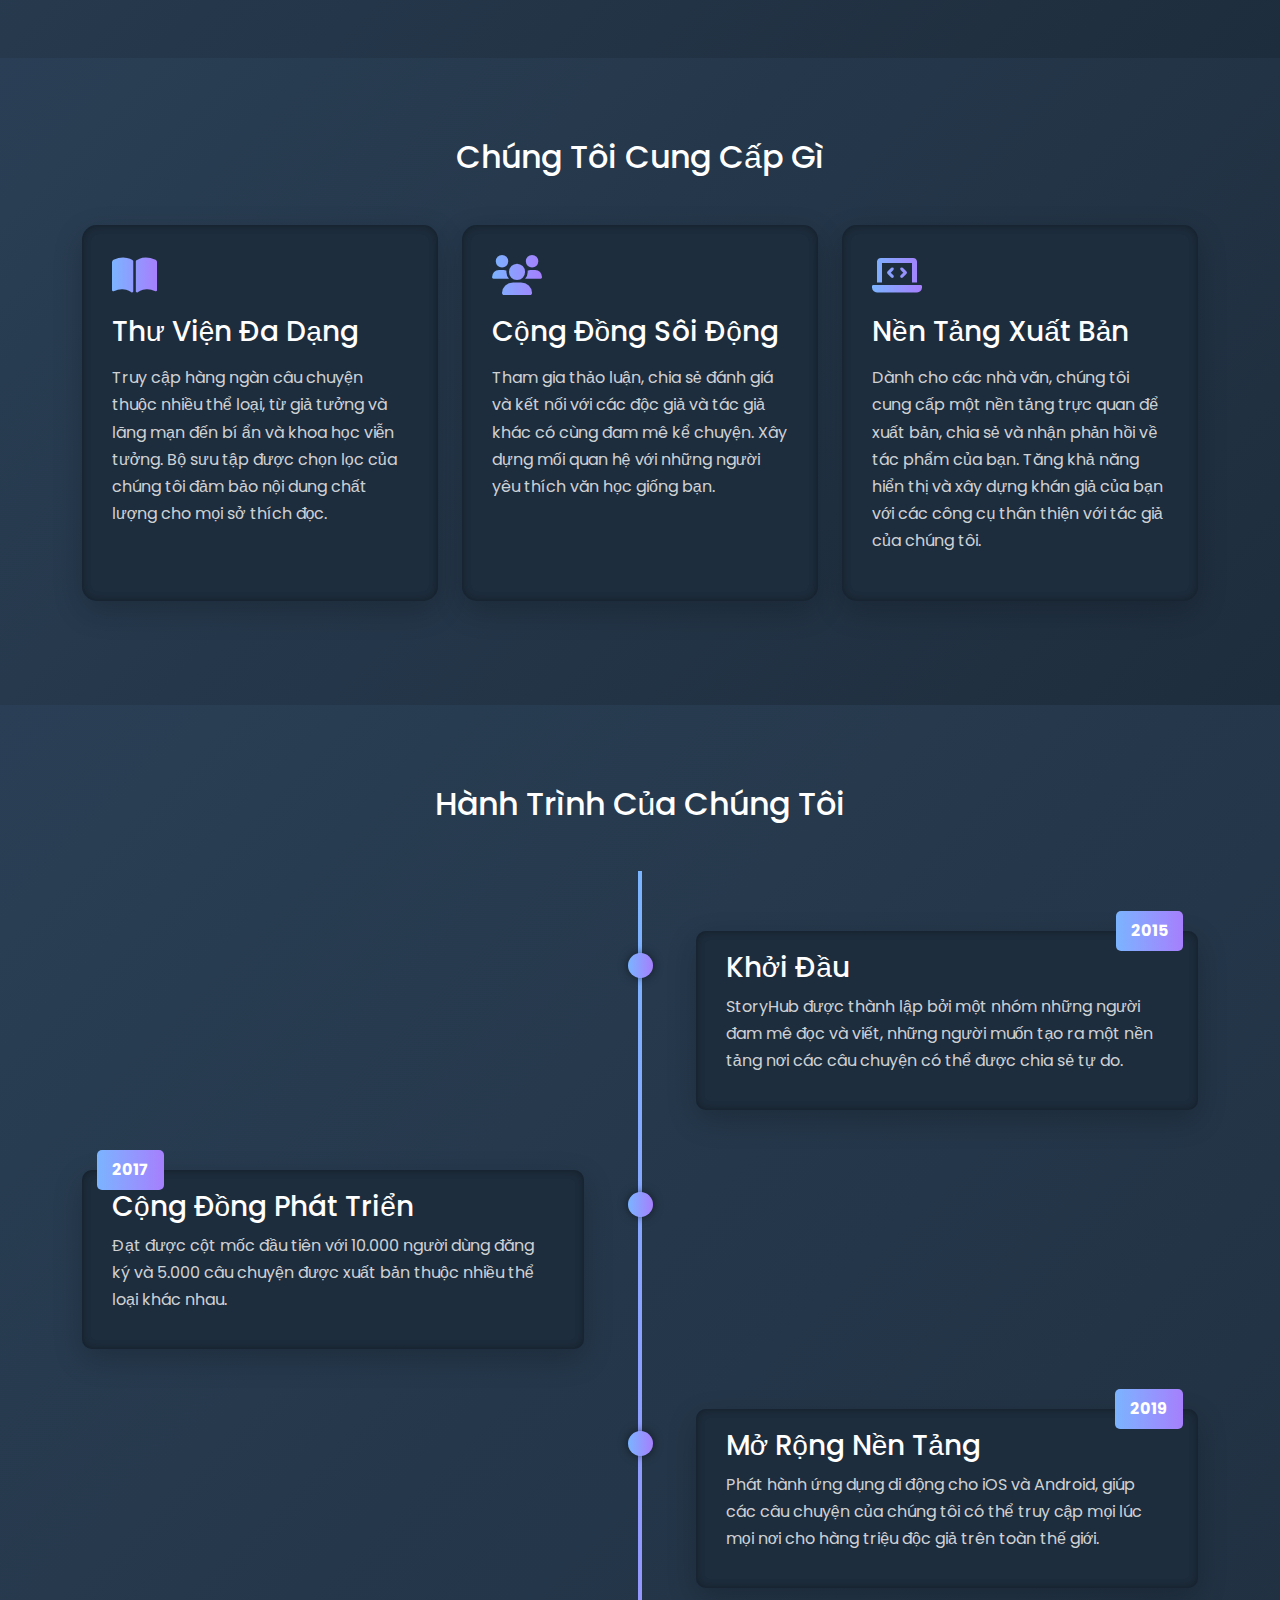
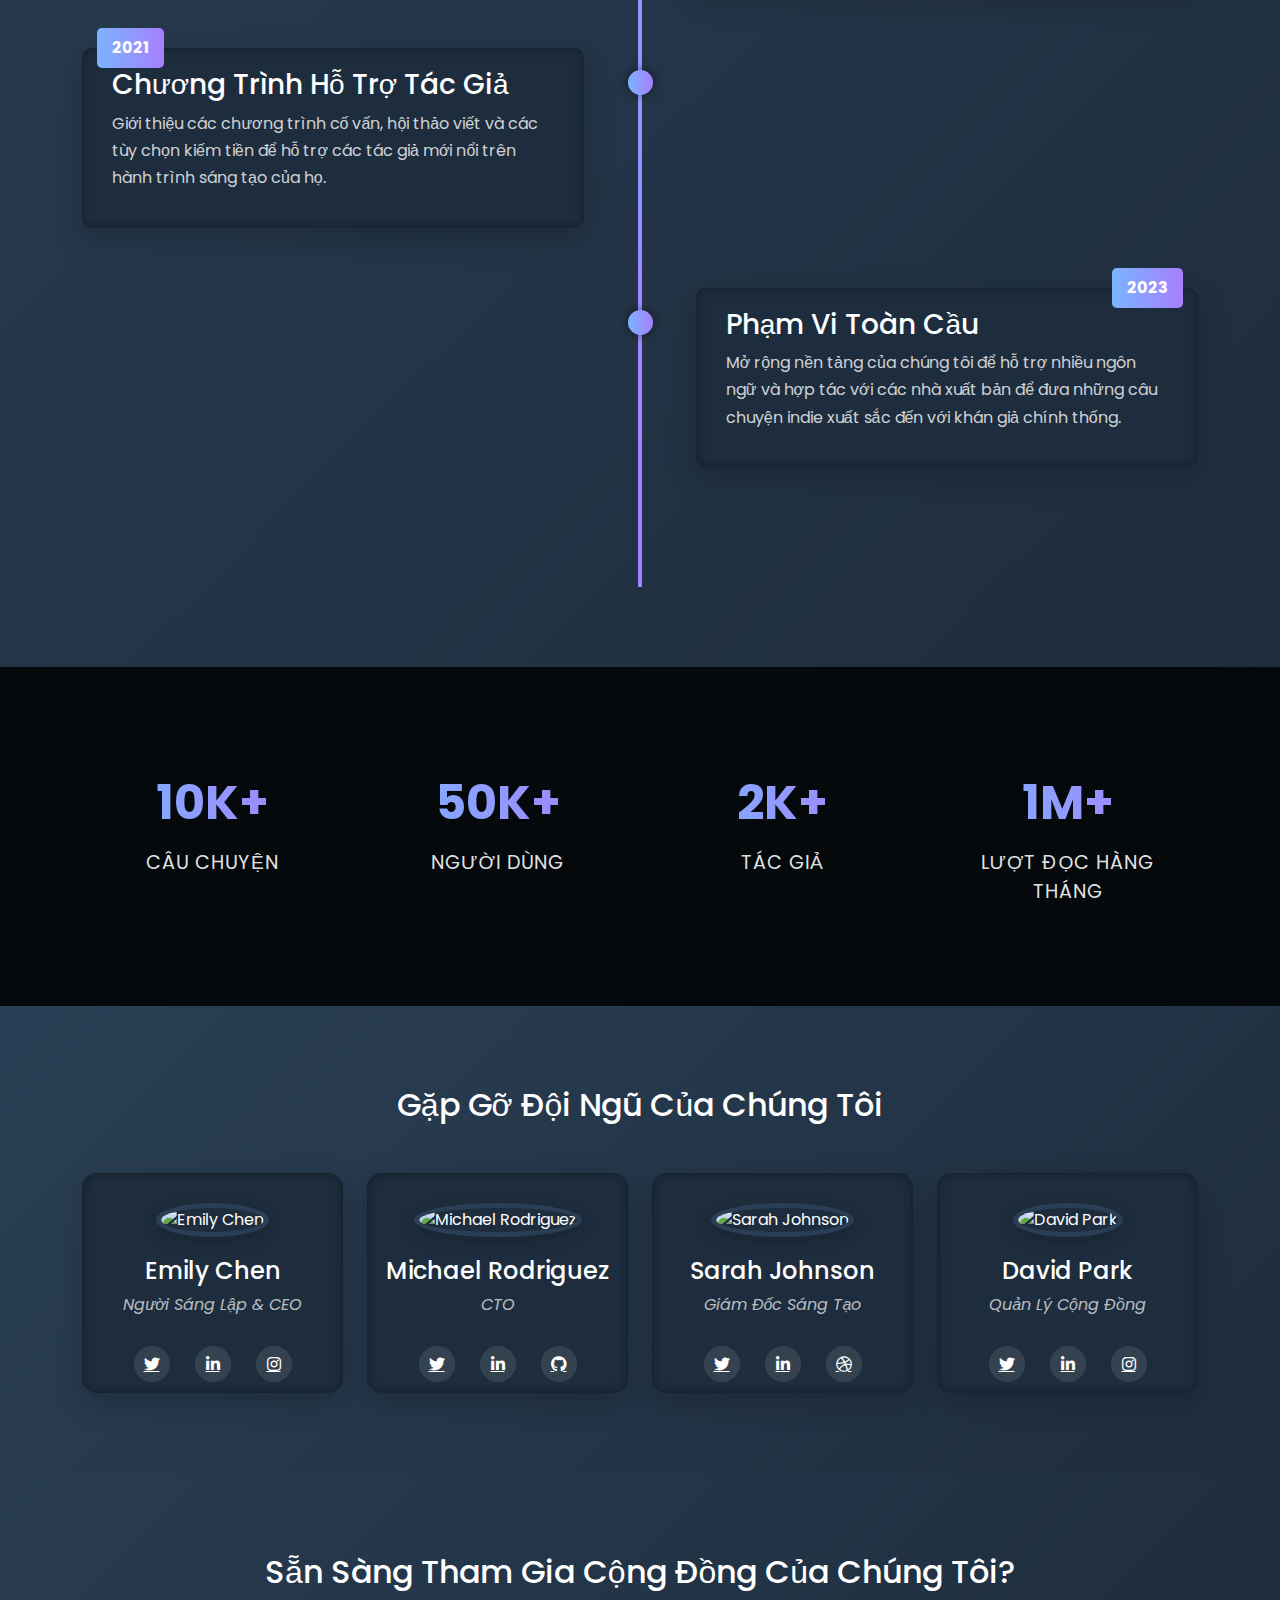
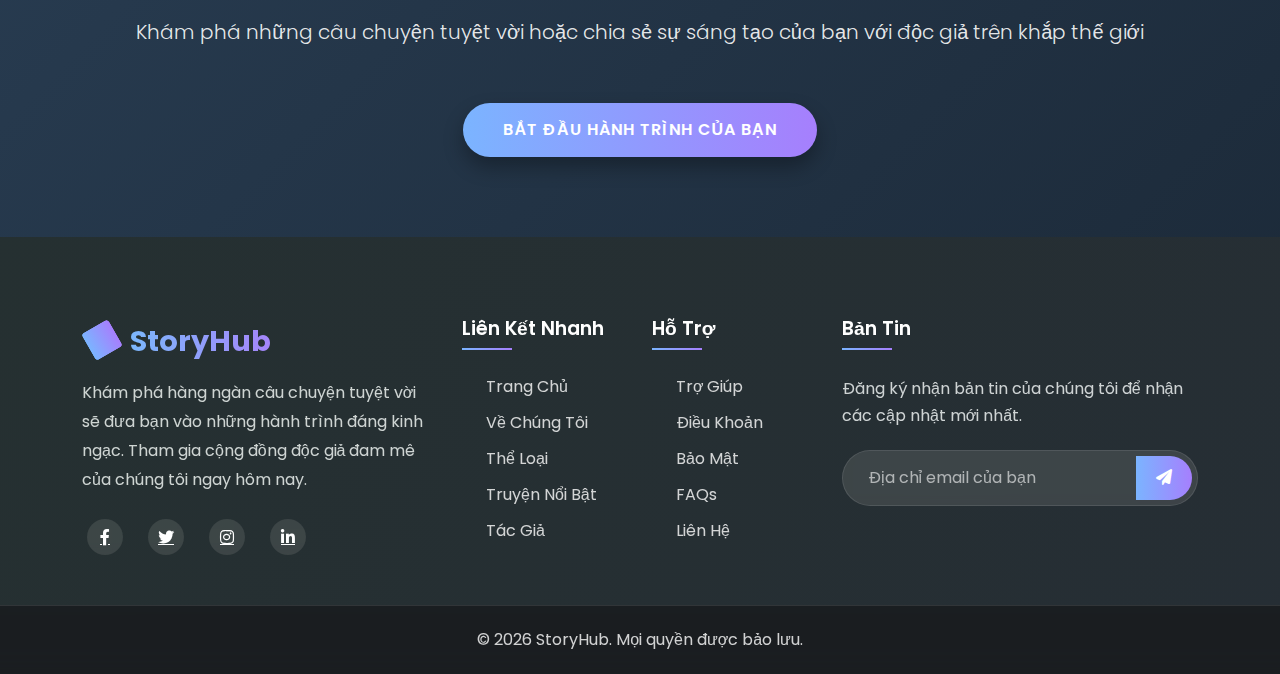
==== commit 8224b5ab: "css update" ====
--- a/about.html
+++ b/about.html
@@ -46,22 +46,22 @@
 				<div class="collapse navbar-collapse" id="navbarNav">
 					<ul class="navbar-nav me-auto">
 						<li class="nav-item">
-							<a class="nav-link active" href="#hero">Trang Chủ</a>
+							<a class="nav-link" href="index.html">Trang Chủ</a>
 						</li>
 						<li class="nav-item">
-							<a class="nav-link" href="#top-books">Truyện Nổi Bật</a>
+							<a class="nav-link" href="index.html#top-books">Truyện Nổi Bật</a>
 						</li>
 						<li class="nav-item">
-							<a class="nav-link" href="#rankings">Xếp Hạng</a>
+							<a class="nav-link" href="index.html#rankings">Xếp Hạng</a>
 						</li>
 						<li class="nav-item">
-							<a class="nav-link" href="#authors">Tác Giả</a>
+							<a class="nav-link" href="index.html#authors">Tác Giả</a>
 						</li>
 						<li class="nav-item">
-							<a class="nav-link" href="#latest-stories">Truyện Mới Nhất</a>
+							<a class="nav-link" href="index.html#latest-stories">Truyện Mới Nhất</a>
 						</li>
 					</ul>
-					<div class="nav-auth-buttons">
+					<div class="nav-auth-buttons text-nowrap">
 						<button
 							class="btn btn-signin me-2"
 							data-bs-toggle="modal"
@@ -69,13 +69,191 @@
 						>
 							Đăng Nhập
 						</button>
-						<button class="btn btn-signup" data-bs-toggle="modal" data-bs-target="#signupModal">
+						<button
+							class="btn btn-signup text-nowrap"
+							data-bs-toggle="modal"
+							data-bs-target="#signupModal"
+						>
 							Đăng Ký
 						</button>
 					</div>
 				</div>
 			</div>
 		</nav>
+
+		<div
+			class="modal fade"
+			id="signinModal"
+			tabindex="-1"
+			aria-labelledby="signinModalLabel"
+			aria-hidden="true"
+		>
+			<div class="modal-dialog modal-dialog-centered">
+				<div class="modal-content">
+					<div class="modal-header border-0">
+						<h5 class="modal-title" id="signinModalLabel">
+							<i class="fas fa-user-circle me-2"></i>Đăng Nhập
+						</h5>
+						<button
+							type="button"
+							class="btn-close btn-close-white"
+							data-bs-dismiss="modal"
+							aria-label="Close"
+						></button>
+					</div>
+					<div class="modal-body">
+						<div class="social-signin mb-4">
+							<button class="btn btn-social btn-facebook">
+								<i class="fab fa-facebook-f"></i>
+								<span>Facebook</span>
+							</button>
+							<button class="btn btn-social btn-google">
+								<i class="fab fa-google"></i>
+								<span>Google</span>
+							</button>
+						</div>
+						<div class="divider">
+							<span>hoặc đăng nhập với</span>
+						</div>
+						<form id="signinForm" class="mt-4">
+							<div class="form-floating mb-3">
+								<input type="text" class="form-control" id="signinEmail" placeholder="Email" />
+								<label for="signinEmail">Email hoặc Tên đăng nhập</label>
+							</div>
+							<div class="form-floating mb-3">
+								<input
+									type="password"
+									class="form-control"
+									id="signinPassword"
+									placeholder="Password"
+								/>
+								<label for="signinPassword">Mật khẩu</label>
+								<button type="button" class="btn-toggle-password">
+									<i class="far fa-eye"></i>
+								</button>
+							</div>
+							<div class="d-flex justify-content-between align-items-center mb-4">
+								<div class="form-check">
+									<input type="checkbox" class="form-check-input" id="rememberMe" />
+									<label class="form-check-label" for="rememberMe">Ghi nhớ đăng nhập</label>
+								</div>
+								<a href="#" class="forgot-password">Quên mật khẩu?</a>
+							</div>
+							<button type="submit" class="btn btn-signin w-100">Đăng Nhập</button>
+						</form>
+						<p class="text-center mt-4">
+							Chưa có tài khoản?
+							<a
+								href="#"
+								class="switch-auth"
+								data-bs-toggle="modal"
+								data-bs-target="#signupModal"
+								data-bs-dismiss="modal"
+								>Đăng ký ngay</a
+							>
+						</p>
+					</div>
+				</div>
+			</div>
+		</div>
+
+		<!-- Sign Up Modal -->
+		<div
+			class="modal fade"
+			id="signupModal"
+			tabindex="-1"
+			aria-labelledby="signupModalLabel"
+			aria-hidden="true"
+		>
+			<div class="modal-dialog modal-dialog-centered">
+				<div class="modal-content">
+					<div class="modal-header border-0">
+						<h5 class="modal-title" id="signupModalLabel">
+							<i class="fas fa-user-plus me-2"></i>Đăng Ký Tài Khoản
+						</h5>
+						<button
+							type="button"
+							class="btn-close btn-close-white"
+							data-bs-dismiss="modal"
+							aria-label="Close"
+						></button>
+					</div>
+					<div class="modal-body">
+						<div class="social-signin mb-4">
+							<button class="btn btn-social btn-facebook">
+								<i class="fab fa-facebook-f"></i>
+								<span>Facebook</span>
+							</button>
+							<button class="btn btn-social btn-google">
+								<i class="fab fa-google"></i>
+								<span>Google</span>
+							</button>
+						</div>
+						<div class="divider">
+							<span>hoặc đăng ký với</span>
+						</div>
+						<form id="signupForm" class="mt-4">
+							<div class="form-floating mb-3">
+								<input type="text" class="form-control" id="fullName" placeholder="Họ và tên" />
+								<label for="fullName">Họ và tên</label>
+							</div>
+							<div class="form-floating mb-3">
+								<input type="email" class="form-control" id="signupEmail" placeholder="Email" />
+								<label for="signupEmail">Email</label>
+							</div>
+							<div class="form-floating mb-3">
+								<input
+									type="text"
+									class="form-control"
+									id="signupUsername"
+									placeholder="Tên đăng nhập"
+								/>
+								<label for="signupUsername">Tên đăng nhập</label>
+							</div>
+							<div class="form-floating mb-3">
+								<input
+									type="password"
+									class="form-control"
+									id="signupPassword"
+									placeholder="Mật khẩu"
+								/>
+								<label for="signupPassword">Mật khẩu</label>
+								<button type="button" class="btn-toggle-password">
+									<i class="far fa-eye"></i>
+								</button>
+							</div>
+							<div class="password-strength mt-2 mb-3">
+								<div class="progress">
+									<div class="progress-bar" role="progressbar"></div>
+								</div>
+								<small class="form-text"
+									>Mật khẩu phải chứa ít nhất 8 ký tự, bao gồm chữ hoa, chữ thường và số</small
+								>
+							</div>
+							<div class="form-check mb-4">
+								<input type="checkbox" class="form-check-input" id="termsCheck" required />
+								<label class="form-check-label" for="termsCheck">
+									Tôi đồng ý với <a href="#" class="terms-link">Điều khoản dịch vụ</a> và
+									<a href="#" class="privacy-link">Chính sách bảo mật</a>
+								</label>
+							</div>
+							<button type="submit" class="btn btn-signup w-100">Đăng Ký</button>
+						</form>
+						<p class="text-center mt-4">
+							Đã có tài khoản?
+							<a
+								href="#"
+								class="switch-auth"
+								data-bs-toggle="modal"
+								data-bs-target="#signinModal"
+								data-bs-dismiss="modal"
+								>Đăng nhập</a
+							>
+						</p>
+					</div>
+				</div>
+			</div>
+		</div>
 
 		<!-- Hero Section -->
 		<section class="about-hero">
--- a/assets/css/style.css
+++ b/assets/css/style.css
@@ -14,6 +14,15 @@
 
 :root {
 	--primary-color: linear-gradient(to right, #7bb4ff, #a67ffd);
+	--dark-blue: #0c1a2d;
+	--medium-blue: #1a2c4e;
+	--light-blue: #2e4272;
+	--accent-blue: #4f74c8;
+	--text-light: #e6e6e6;
+	--text-muted: #9aa5b8;
+	--font-size: 14px;
+	--line-height: 1.8;
+	--reading-width: 800px;
 }
 
 /* scrollbar */
@@ -2532,3 +2541,230 @@
 .btn-view-all-authors:hover i {
 	transform: translateX(5px);
 }
+
+/* signin signup model */
+
+.modal-content {
+	background: linear-gradient(135deg, var(--medium-blue), rgba(20, 30, 60, 0.95));
+	border: 1px solid rgba(255, 255, 255, 0.1);
+	border-radius: 20px;
+	box-shadow: 0 25px 50px rgba(0, 0, 0, 0.5);
+	backdrop-filter: blur(10px);
+}
+
+.modal-dialog {
+	max-width: 420px;
+}
+
+.modal-header {
+	padding: 1.5rem 1.5rem 0.5rem;
+}
+
+.modal-title {
+	font-size: 1.5rem;
+	font-weight: 600;
+	color: white;
+	display: flex;
+	align-items: center;
+	gap: 10px;
+}
+
+.modal-title i {
+	color: var(--accent-blue);
+	font-size: 1.8rem;
+}
+
+.btn-close {
+	background: rgba(255, 255, 255, 0.1);
+	padding: 0.6rem;
+	border-radius: 50%;
+	transition: all 0.3s ease;
+}
+
+.btn-close:hover {
+	background: rgba(255, 255, 255, 0.2);
+	transform: rotate(90deg);
+}
+
+/* Form Styles */
+.form-floating {
+	position: relative;
+}
+
+.form-floating > .form-control {
+	background: rgba(255, 255, 255, 0.08);
+	border: 1px solid rgba(255, 255, 255, 0.1);
+	border-radius: 12px;
+	height: calc(3.5rem + 2px);
+	padding: 1rem 1rem;
+	color: white;
+	font-size: 0.95rem;
+	transition: all 0.3s ease;
+}
+
+.form-floating > label {
+	padding: 1rem;
+	color: rgba(255, 255, 255, 0.6);
+}
+
+.form-floating > .form-control:focus {
+	background: rgba(255, 255, 255, 0.12);
+	border-color: var(--accent-blue);
+	box-shadow: 0 0 0 3px rgba(79, 116, 200, 0.25);
+}
+
+.form-floating > .form-control:focus ~ label {
+	color: var(--accent-blue);
+}
+
+.btn-toggle-password {
+	position: absolute;
+	right: 12px;
+	top: 50%;
+	transform: translateY(-50%);
+	background: none;
+	border: none;
+	color: rgba(255, 255, 255, 0.5);
+	cursor: pointer;
+	padding: 5px;
+	transition: all 0.2s ease;
+}
+
+.btn-toggle-password:hover {
+	color: white;
+}
+
+/* Social Login */
+.social-signin {
+	display: flex;
+	gap: 12px;
+}
+
+.btn-social {
+	flex: 1;
+	background: white;
+	border: none;
+	padding: 0.8rem;
+	border-radius: 12px;
+	font-weight: 500;
+	font-size: 0.95rem;
+	display: flex;
+	align-items: center;
+	justify-content: center;
+	gap: 10px;
+	transition: all 0.3s ease;
+	color: #333;
+}
+
+.btn-facebook {
+	box-shadow: inset 3px 0 0 #1877f2;
+}
+
+.btn-facebook i {
+	color: #1877f2;
+}
+
+.btn-google {
+	box-shadow: inset 3px 0 0 #ea4335;
+}
+
+.btn-google i {
+	color: #ea4335;
+}
+
+.btn-social:hover {
+	transform: translateY(-2px);
+	box-shadow: 0 5px 15px rgba(0, 0, 0, 0.2);
+}
+
+/* Divider */
+.divider {
+	display: flex;
+	align-items: center;
+	text-align: center;
+	margin: 1.5rem 0;
+}
+
+.divider::before,
+.divider::after {
+	content: "";
+	flex: 1;
+	border-bottom: 1px solid rgba(255, 255, 255, 0.1);
+}
+
+.divider span {
+	padding: 0 1rem;
+	color: rgba(255, 255, 255, 0.5);
+	font-size: 0.9rem;
+}
+
+/* Submit Buttons */
+/* .btn-signin,
+.btn-signup {
+	padding: 0.8rem;
+	border-radius: 12px;
+	font-weight: 600;
+	font-size: 1rem;
+	transition: all 0.3s ease;
+}
+
+.btn-signin {
+	background: linear-gradient(135deg, var(--accent-blue), #3c5ea9);
+	border: none;
+	color: white;
+}
+
+.btn-signup {
+	background: linear-gradient(135deg, #6c5ce7, #a29bfe);
+	border: none;
+	color: white;
+}
+
+.btn-signin:hover,
+.btn-signup:hover {
+	transform: translateY(-2px);
+	box-shadow: 0 5px 15px rgba(0, 0, 0, 0.3);
+	filter: brightness(110%);
+} */
+
+/* Links */
+.forgot-password,
+.switch-auth,
+.terms-link,
+.privacy-link {
+	color: var(--accent-blue);
+	text-decoration: none;
+	transition: all 0.2s ease;
+}
+
+.forgot-password:hover,
+.switch-auth:hover,
+.terms-link:hover,
+.privacy-link:hover {
+	color: white;
+	text-decoration: underline;
+}
+
+/* Password Strength */
+.password-strength .progress {
+	height: 4px;
+	background: rgba(255, 255, 255, 0.1);
+	border-radius: 2px;
+	overflow: hidden;
+}
+
+.password-strength .form-text {
+	color: rgba(255, 255, 255, 0.5);
+	font-size: 0.8rem;
+	margin-top: 0.5rem;
+}
+
+/* Animation */
+.modal.fade .modal-dialog {
+	transform: scale(0.95);
+	transition: transform 0.3s ease;
+}
+
+.modal.show .modal-dialog {
+	transform: scale(1);
+}
